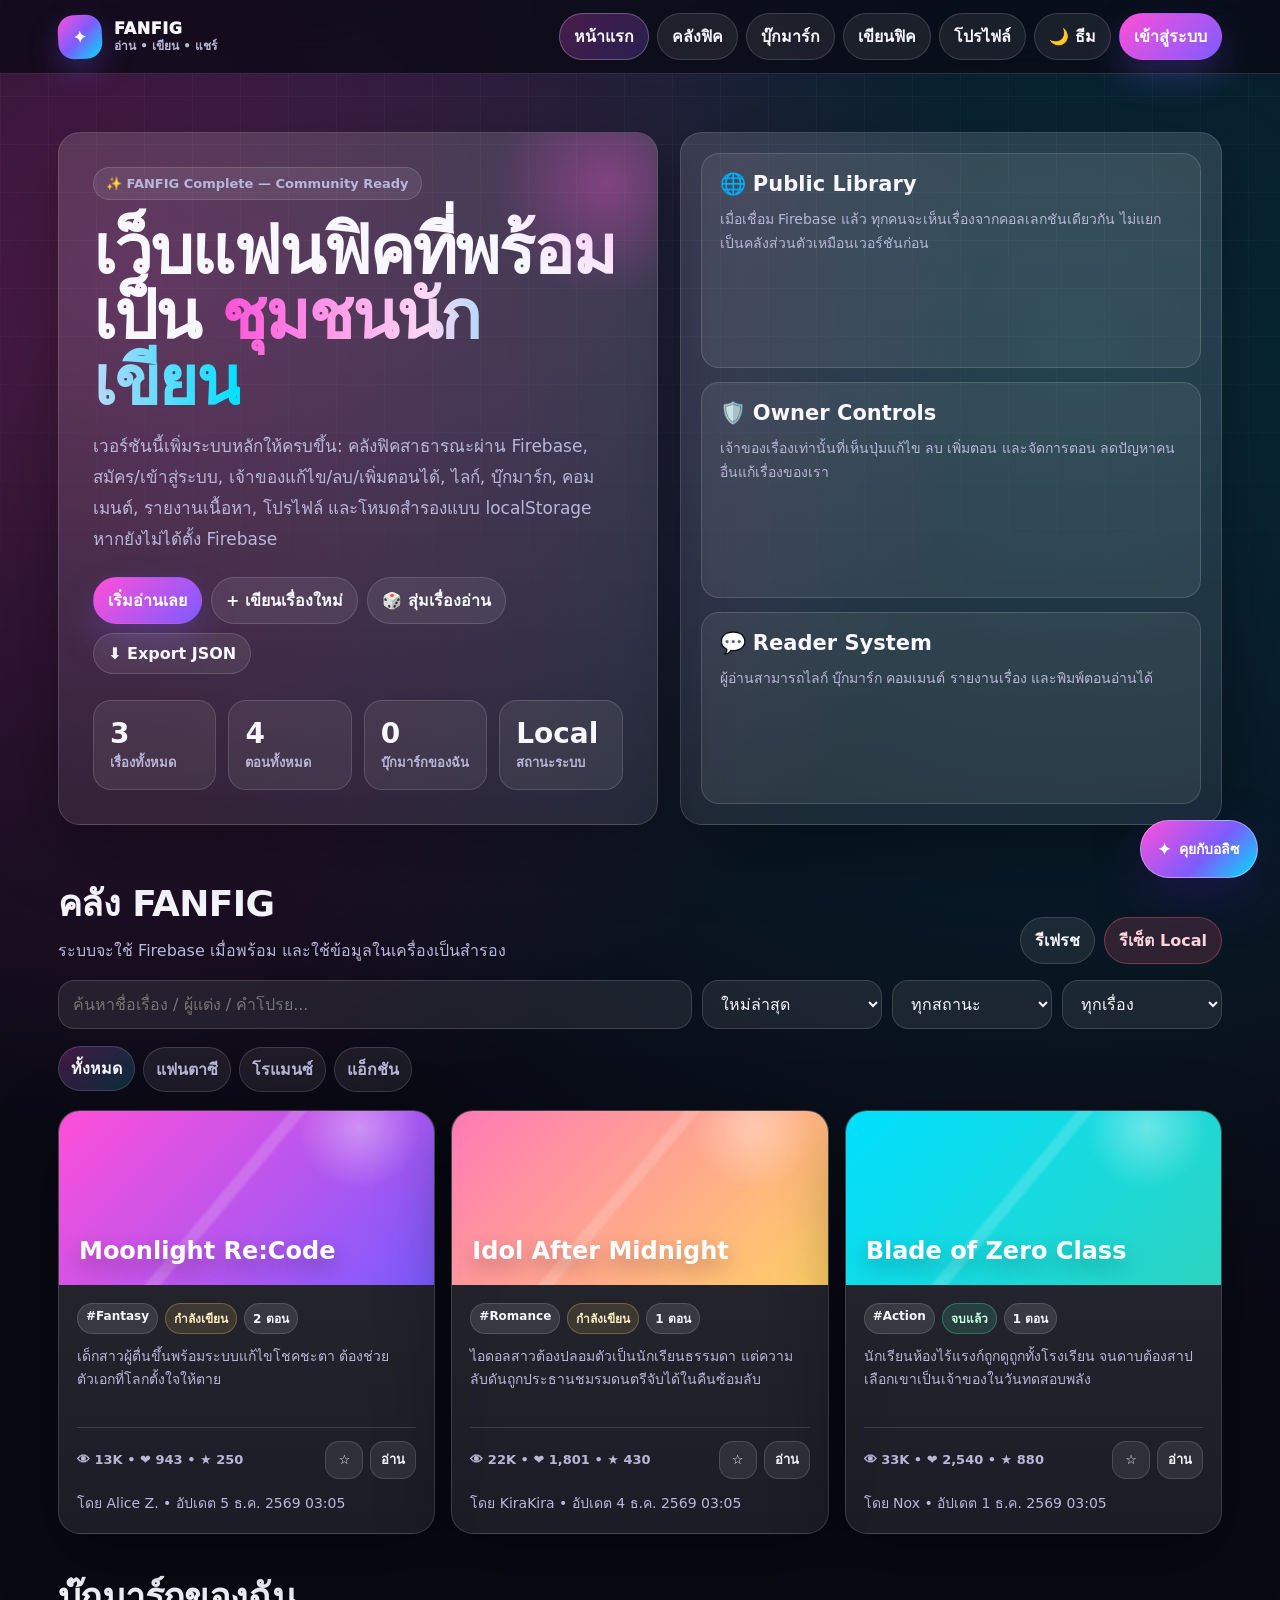
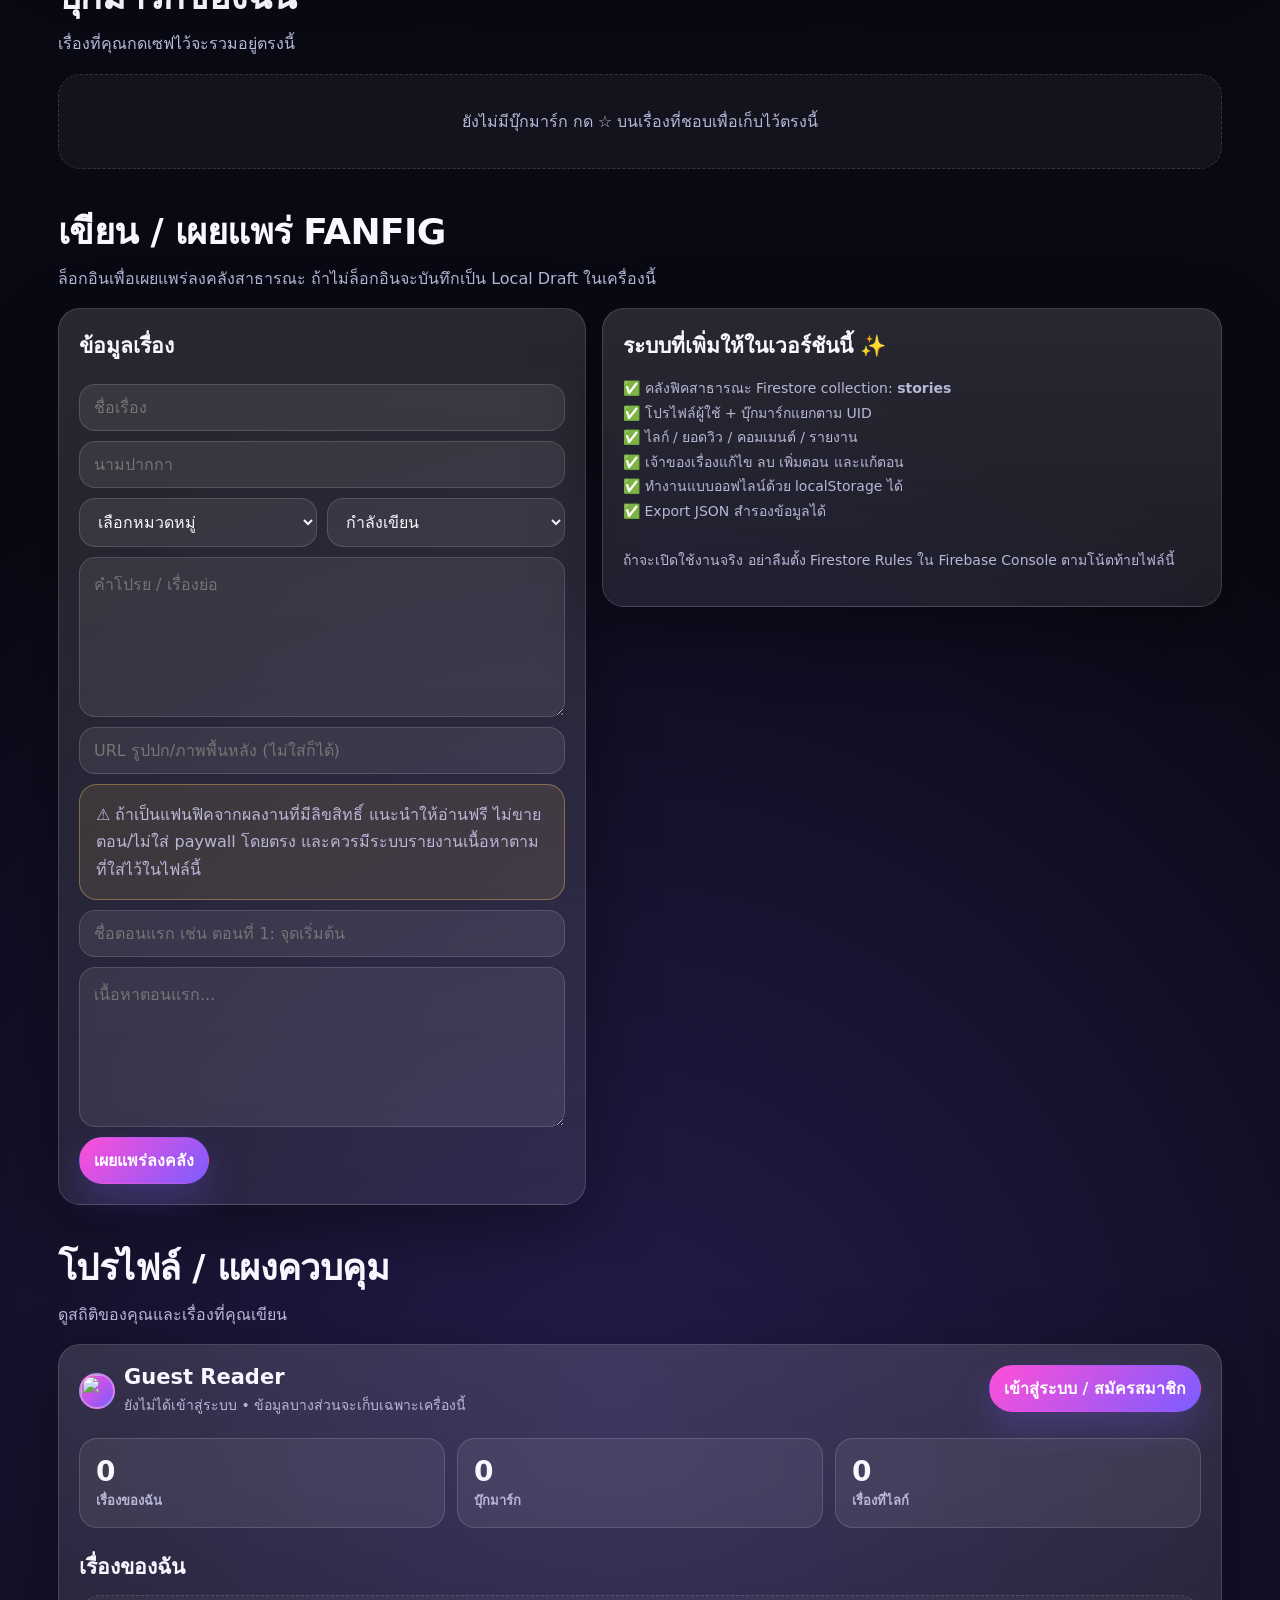
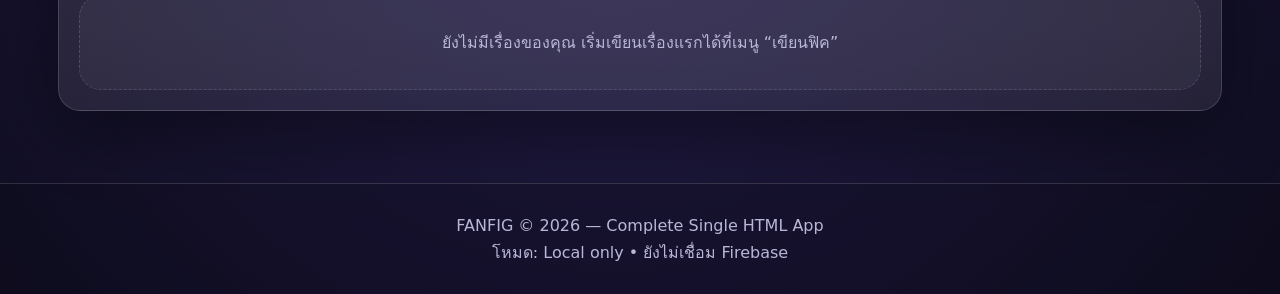
==== index.html @ 4d8cc796 "Rename index to index.html" ====
<!DOCTYPE html>
<html lang="th">
<head>
  <meta charset="UTF-8" />
  <meta name="viewport" content="width=device-width, initial-scale=1.0" />
  <title>FANFIG — Complete Community System</title>
  <meta name="description" content="FANFIG เว็บอ่านและเขียนแฟนฟิค / นิยาย พร้อมระบบสมาชิก คลังสาธารณะ คอมเมนต์ ไลก์ บุ๊กมาร์ก และ Firebase" />
  <style>
    :root {
      --bg: #090914;
      --bg2: #111124;
      --card: rgba(255,255,255,.08);
      --card2: rgba(255,255,255,.13);
      --text: #f8f7ff;
      --muted: #b9b7d8;
      --line: rgba(255,255,255,.14);
      --brand: #ff4fd8;
      --brand2: #7c5cff;
      --brand3: #00e0ff;
      --ok: #4dffb5;
      --warn: #ffd166;
      --danger: #ff5c7a;
      --shadow: 0 24px 70px rgba(0,0,0,.38);
      --radius: 22px;
      --max: 1200px;
      --font: "Segoe UI", system-ui, -apple-system, BlinkMacSystemFont, "Noto Sans Thai", sans-serif;
    }
    [data-theme="light"] {
      --bg: #f6f3ff;
      --bg2: #ffffff;
      --card: rgba(255,255,255,.78);
      --card2: rgba(255,255,255,.96);
      --text: #17172b;
      --muted: #5c5d7d;
      --line: rgba(31,30,70,.13);
      --shadow: 0 20px 55px rgba(61,45,122,.14);
    }
    * { box-sizing: border-box; }
    html { scroll-behavior: smooth; }
    body {
      margin: 0;
      font-family: var(--font);
      color: var(--text);
      min-height: 100vh;
      background:
        radial-gradient(circle at 10% 8%, rgba(255,79,216,.28), transparent 25%),
        radial-gradient(circle at 84% 10%, rgba(0,224,255,.16), transparent 30%),
        radial-gradient(circle at 48% 86%, rgba(124,92,255,.23), transparent 34%),
        var(--bg);
      overflow-x: hidden;
    }
    body::before {
      content: "";
      position: fixed;
      inset: 0;
      pointer-events: none;
      background-image:
        linear-gradient(rgba(255,255,255,.04) 1px, transparent 1px),
        linear-gradient(90deg, rgba(255,255,255,.04) 1px, transparent 1px);
      background-size: 48px 48px;
      mask-image: linear-gradient(to bottom, black, transparent 82%);
      z-index: 0;
    }
    button, input, textarea, select { font: inherit; }
    button { border: 0; cursor: pointer; }
    a { color: inherit; text-decoration: none; }
    .app { position: relative; z-index: 1; min-height: 100vh; }
    .topbar {
      position: sticky;
      top: 0;
      z-index: 50;
      backdrop-filter: blur(18px);
      background: rgba(9,9,20,.74);
      border-bottom: 1px solid var(--line);
    }
    [data-theme="light"] .topbar { background: rgba(246,243,255,.78); }
    .nav {
      max-width: var(--max);
      margin: 0 auto;
      display: flex;
      align-items: center;
      justify-content: space-between;
      gap: 14px;
      padding: 13px 18px;
    }
    .brand { display: flex; align-items: center; gap: 12px; font-weight: 950; letter-spacing: .6px; }
    .logo {
      width: 44px; height: 44px; border-radius: 16px;
      display: grid; place-items: center; color: #fff;
      background: linear-gradient(135deg, var(--brand), var(--brand2), var(--brand3));
      box-shadow: 0 12px 30px rgba(124,92,255,.28);
      transform: rotate(-3deg);
    }
    .brand small { display:block; color: var(--muted); font-size: 12px; letter-spacing:0; font-weight:800; margin-top:-2px; }
    .nav-actions { display:flex; align-items:center; justify-content:flex-end; gap:8px; flex-wrap:wrap; }
    .btn, .nav-btn, .primary, .danger, .soft {
      border-radius: 999px;
      padding: 10px 14px;
      color: var(--text);
      background: var(--card);
      border: 1px solid var(--line);
      transition: .2s ease;
      white-space: nowrap;
      font-weight: 800;
    }
    .btn:hover, .nav-btn:hover, .soft:hover { transform: translateY(-1px); background: var(--card2); }
    .nav-btn.active { background: linear-gradient(135deg, rgba(255,79,216,.24), rgba(124,92,255,.24)); border-color: rgba(255,255,255,.26); }
    .primary { background: linear-gradient(135deg, var(--brand), var(--brand2)); color: #fff; border-color: transparent; box-shadow: 0 16px 35px rgba(124,92,255,.26); }
    .primary:hover { transform: translateY(-1px) scale(1.01); filter: brightness(1.05); }
    .danger { background: rgba(255,92,122,.16); border-color: rgba(255,92,122,.38); color: #ffd7df; }
    .danger:hover { background: rgba(255,92,122,.24); transform: translateY(-1px); }
    .container { max-width: var(--max); margin: 0 auto; padding: 24px 18px 72px; }
    .hero { display:grid; grid-template-columns: 1.05fr .95fr; gap: 22px; align-items: stretch; padding: 34px 0 16px; }
    .panel, .hero-card, .story-card, .reader, .modal-card {
      border: 1px solid var(--line);
      background: linear-gradient(180deg, var(--card2), var(--card));
      border-radius: var(--radius);
      box-shadow: var(--shadow);
    }
    .hero-card { padding: 34px; position: relative; overflow: hidden; }
    .hero-card::after { content:""; position:absolute; right:-70px; top:-70px; width:240px; height:240px; border-radius:50%; background: radial-gradient(circle, rgba(255,79,216,.34), transparent 68%); }
    .eyebrow { display:inline-flex; gap:8px; align-items:center; border:1px solid var(--line); background:rgba(255,255,255,.08); color:var(--muted); padding:8px 12px; border-radius:999px; font-weight:850; font-size:13px; }
    h1 { margin: 18px 0 12px; font-size: clamp(36px, 6vw, 68px); line-height:.96; letter-spacing:-2px; }
    .gradient-text { background: linear-gradient(90deg, var(--brand), #ffd6f6, var(--brand3)); -webkit-background-clip:text; background-clip:text; color:transparent; }
    .lead { color:var(--muted); line-height:1.82; font-size:17px; max-width:780px; }
    .hero-actions, .row { display:flex; flex-wrap:wrap; gap:9px; align-items:center; }
    .hero-actions { margin-top: 22px; }
    .stats { display:grid; grid-template-columns:repeat(4,1fr); gap:12px; margin-top:26px; }
    .stat { padding:16px; border-radius:18px; background:rgba(255,255,255,.07); border:1px solid var(--line); }
    .stat b { display:block; font-size:28px; margin-bottom:2px; }
    .stat span { color:var(--muted); font-size:13px; font-weight:800; }
    .feature-panel { padding:22px; display:grid; gap:14px; }
    .feature { padding:18px; border-radius:18px; background:rgba(255,255,255,.07); border:1px solid var(--line); }
    .feature h3 { margin:0 0 6px; font-size:17px; }
    .feature p { margin:0; color:var(--muted); line-height:1.68; font-size:14px; }
    .section-head { display:flex; justify-content:space-between; align-items:flex-end; gap:18px; margin:34px 0 16px; }
    .section-head h2 { margin:0; font-size: clamp(25px, 3vw, 36px); letter-spacing:-.6px; }
    .section-head p { margin:6px 0 0; color:var(--muted); line-height:1.65; }
    .controls { display:grid; grid-template-columns: 1fr 180px 160px 160px; gap:10px; margin:14px 0 18px; }
    .field { width:100%; border-radius:16px; border:1px solid var(--line); color:var(--text); background:rgba(255,255,255,.08); outline:none; padding:13px 14px; transition:.2s ease; }
    .field:focus { border-color:rgba(255,79,216,.56); box-shadow:0 0 0 4px rgba(255,79,216,.11); }
    textarea.field { min-height:160px; resize:vertical; line-height:1.75; }
    option { color:#111; background:#fff; }
    .chips { display:flex; flex-wrap:wrap; gap:8px; margin: 0 0 18px; }
    .chip { padding:9px 12px; border-radius:999px; border:1px solid var(--line); background:rgba(255,255,255,.07); color:var(--muted); transition:.2s ease; font-weight:850; }
    .chip:hover, .chip.active { color:var(--text); background:linear-gradient(135deg, rgba(255,79,216,.22), rgba(0,224,255,.16)); transform:translateY(-1px); }
    .grid { display:grid; grid-template-columns: repeat(3, minmax(0,1fr)); gap:16px; }
    .story-card { overflow:hidden; transition:.24s ease; position:relative; }
    .story-card:hover { transform:translateY(-4px); border-color:rgba(255,255,255,.28); }
    .cover { min-height:174px; padding:20px; display:flex; align-items:flex-end; position:relative; overflow:hidden; background:linear-gradient(135deg, rgba(255,79,216,.72), rgba(124,92,255,.72)); }
    .cover::before { content:""; position:absolute; inset:-1px; background:radial-gradient(circle at 80% 10%, rgba(255,255,255,.35), transparent 18%), linear-gradient(130deg, transparent 0 44%, rgba(255,255,255,.16) 45% 47%, transparent 48%); }
    .cover h3 { position:relative; z-index:1; margin:0; font-size:24px; line-height:1.12; color:#fff; text-shadow:0 8px 20px rgba(0,0,0,.28); }
    .story-body { padding:18px; }
    .meta { display:flex; flex-wrap:wrap; gap:7px; margin:0 0 11px; }
    .badge { font-size:12px; color:var(--text); background:rgba(255,255,255,.10); border:1px solid var(--line); border-radius:999px; padding:5px 8px; font-weight:850; }
    .badge.ok { color:#caffea; background:rgba(77,255,181,.13); border-color:rgba(77,255,181,.28); }
    .badge.warn { color:#fff0c4; background:rgba(255,209,102,.12); border-color:rgba(255,209,102,.28); }
    .desc { margin:0 0 14px; color:var(--muted); line-height:1.62; font-size:14px; min-height:68px; }
    .story-foot { display:flex; justify-content:space-between; align-items:center; gap:8px; border-top:1px solid var(--line); padding-top:13px; color:var(--muted); font-size:13px; font-weight:800; }
    .icon-btn { min-width:38px; height:38px; border-radius:14px; display:grid; place-items:center; color:var(--text); background:rgba(255,255,255,.08); border:1px solid var(--line); transition:.2s ease; padding:0 10px; font-weight:900; }
    .icon-btn:hover { transform:translateY(-1px); background:rgba(255,255,255,.15); }
    .icon-btn.active { background:rgba(255,209,102,.18); border-color:rgba(255,209,102,.45); }
    .write-layout { display:grid; grid-template-columns:.92fr 1.08fr; gap:16px; align-items:start; }
    .panel { padding:20px; }
    .panel h3 { margin:0 0 12px; font-size:21px; }
    .form-grid { display:grid; gap:10px; }
    .two { display:grid; grid-template-columns:1fr 1fr; gap:10px; }
    .hint { color:var(--muted); line-height:1.75; font-size:14px; }
    .empty { padding:34px; text-align:center; color:var(--muted); border:1px dashed var(--line); border-radius:var(--radius); background:rgba(255,255,255,.045); }
    .reader { padding:0; overflow:hidden; display:none; margin-top:24px; }
    .reader.active { display:block; }
    .reader-cover { padding:34px; background:linear-gradient(135deg, rgba(255,79,216,.6), rgba(124,92,255,.55), rgba(0,224,255,.28)); }
    .reader-cover h2 { font-size:clamp(30px,5vw,54px); margin:8px 0 10px; line-height:1; color:#fff; }
    .reader-cover p { margin:0; max-width:780px; color:rgba(255,255,255,.86); line-height:1.75; }
    .reader-content { padding:26px 34px 34px; }
    .chapter-tabs { display:flex; flex-wrap:wrap; gap:8px; margin-bottom:18px; }
    .chapter-tab { padding:10px 13px; border-radius:999px; border:1px solid var(--line); color:var(--muted); background:rgba(255,255,255,.07); font-weight:900; }
    .chapter-tab.active { color:var(--text); background:linear-gradient(135deg, rgba(255,79,216,.24), rgba(124,92,255,.24)); }
    .chapter-text { font-size:17px; color:var(--text); line-height:2; white-space:pre-line; padding:22px; border-radius:18px; background:rgba(255,255,255,.055); border:1px solid var(--line); }
    .comment-area, .owner-tools, .profile-grid { margin-top:20px; }
    .comments { display:grid; gap:10px; margin-top:12px; }
    .comment { padding:13px 14px; border-radius:16px; background:rgba(255,255,255,.07); border:1px solid var(--line); color:var(--muted); line-height:1.65; }
    .comment b { color:var(--text); }
    .modal { position:fixed; inset:0; display:none; place-items:center; z-index:90; padding:18px; background:rgba(0,0,0,.58); backdrop-filter:blur(8px); }
    .modal.active { display:grid; }
    .modal-card { width:min(660px,100%); padding:22px; max-height:92vh; overflow:auto; }
    .modal-head { display:flex; justify-content:space-between; align-items:center; gap:14px; margin-bottom:12px; }
    .modal-head h3 { margin:0; font-size:25px; }
    .auth-user { display:none; align-items:center; gap:8px; max-width:250px; }
    .auth-user.active { display:flex; }
    .avatar { width:36px; height:36px; border-radius:50%; object-fit:cover; border:2px solid rgba(255,255,255,.28); background:linear-gradient(135deg,var(--brand),var(--brand2)); }
    .name { overflow:hidden; text-overflow:ellipsis; white-space:nowrap; font-size:13px; font-weight:900; }
    .auth-divider { display:flex; align-items:center; gap:12px; color:var(--muted); margin:16px 0; font-size:13px; }
    .auth-divider::before, .auth-divider::after { content:""; height:1px; flex:1; background:var(--line); }
    .message { min-height:22px; margin:10px 0 0; color:var(--danger); font-size:13px; font-weight:800; }
    .sync { font-size:12px; color:var(--muted); text-align:center; margin-top:12px; }
    .toast { position:fixed; left:50%; bottom:24px; transform:translateX(-50%) translateY(30px); background:rgba(10,10,24,.88); color:#fff; border:1px solid rgba(255,255,255,.18); border-radius:999px; padding:12px 18px; box-shadow:var(--shadow); z-index:100; opacity:0; pointer-events:none; transition:.25s ease; backdrop-filter:blur(14px); font-weight:900; }
    .toast.show { opacity:1; transform:translateX(-50%) translateY(0); }
    .footer { border-top:1px solid var(--line); color:var(--muted); padding:28px 18px; text-align:center; line-height:1.7; background:rgba(0,0,0,.12); }
    .hide { display:none !important; }
    .profile-grid { display:grid; grid-template-columns:repeat(3,1fr); gap:12px; }
    .mini-list { display:grid; gap:10px; }
    .mini-item { padding:13px; border-radius:16px; background:rgba(255,255,255,.065); border:1px solid var(--line); display:flex; justify-content:space-between; gap:10px; align-items:center; }
    .legal-box { padding:16px; border-radius:18px; border:1px solid rgba(255,209,102,.35); background:rgba(255,209,102,.10); color:var(--muted); line-height:1.7; }
    @media (max-width: 980px) {
      .hero, .write-layout { grid-template-columns:1fr; }
      .grid { grid-template-columns:repeat(2,minmax(0,1fr)); }
      .controls { grid-template-columns:1fr 1fr; }
      .controls input { grid-column:1/-1; }
    }
    @media (max-width: 680px) {
      .brand-text { display:none; }
      .nav { align-items:flex-start; }
      .btn, .nav-btn, .primary, .danger, .soft { padding:9px 11px; font-size:13px; }
      .hero-card { padding:24px; }
      .stats, .grid, .controls, .two, .profile-grid { grid-template-columns:1fr; }
      .section-head { flex-direction:column; align-items:flex-start; }
      .reader-cover, .reader-content { padding:22px; }
      .chapter-text { padding:16px; font-size:16px; }
    }
    @media print {
      .topbar, .hero, .controls, .chips, .section-head, #library, #write, #profile, .footer, .comment-area, .reader-actions, .owner-tools { display:none !important; }
      body { background:#fff !important; color:#111 !important; }
      .container { padding:0 !important; max-width:none !important; }
      .reader { display:block !important; box-shadow:none !important; border:0 !important; }
      .reader-cover { background:#fff !important; color:#111 !important; padding:0 0 12px !important; border-bottom:2px solid #111; }
      .reader-cover h2, .reader-cover p { color:#111 !important; }
      .reader-content { padding:12px 0 !important; }
      .chapter-tabs { display:none !important; }
      .chapter-text { border:0 !important; background:transparent !important; color:#111 !important; padding:0 !important; }
    }


    /* ===== Alice Story Companion ===== */
    .alice-fab {
      position: fixed; right: 22px; bottom: 22px; z-index: 78;
      min-width: 58px; height: 58px; padding: 0 17px;
      display: flex; align-items: center; justify-content: center; gap: 8px;
      border-radius: 999px; color: #fff; font-weight: 950;
      background: linear-gradient(135deg, #ff4fd8, #7c5cff 58%, #00e0ff);
      border: 1px solid rgba(255,255,255,.34);
      box-shadow: 0 18px 50px rgba(50,25,120,.42);
      transition: transform .2s ease, filter .2s ease;
    }
    .alice-fab:hover { transform: translateY(-3px) scale(1.02); filter: brightness(1.07); }
    .alice-fab .alice-fab-label { font-size: 14px; }
    .alice-panel {
      position: fixed; right: 22px; bottom: 92px; z-index: 79;
      width: min(410px, calc(100vw - 28px)); height: min(650px, calc(100vh - 118px));
      display: none; grid-template-rows: auto auto 1fr auto auto;
      overflow: hidden; border-radius: 26px;
      border: 1px solid rgba(255,255,255,.2);
      background: linear-gradient(180deg, rgba(20,18,45,.97), rgba(9,9,24,.97));
      box-shadow: 0 28px 85px rgba(0,0,0,.5);
      backdrop-filter: blur(22px);
    }
    [data-theme="light"] .alice-panel {
      background: linear-gradient(180deg, rgba(255,255,255,.98), rgba(246,243,255,.98));
      border-color: rgba(40,30,90,.14);
    }
    .alice-panel.active { display: grid; animation: alicePop .2s ease-out; }
    @keyframes alicePop { from { opacity: 0; transform: translateY(12px) scale(.98); } to { opacity: 1; transform: none; } }
    .alice-head {
      padding: 15px 16px; display: flex; justify-content: space-between; gap: 12px; align-items: center;
      border-bottom: 1px solid var(--line);
      background: linear-gradient(135deg, rgba(255,79,216,.18), rgba(124,92,255,.18), rgba(0,224,255,.1));
    }
    .alice-identity { display: flex; align-items: center; gap: 11px; min-width: 0; }
    .alice-orb {
      width: 42px; height: 42px; flex: 0 0 42px; border-radius: 50%; display: grid; place-items: center;
      color: #fff; font-size: 21px; background: linear-gradient(135deg, #ff4fd8, #7c5cff, #00e0ff);
      box-shadow: 0 8px 22px rgba(124,92,255,.32); border: 1px solid rgba(255,255,255,.34);
    }
    .alice-identity b { display: block; font-size: 15px; }
    .alice-identity small { display: block; color: var(--muted); margin-top: 2px; white-space: nowrap; overflow: hidden; text-overflow: ellipsis; }
    .alice-context {
      margin: 10px 12px 0; padding: 9px 11px; border-radius: 14px;
      color: var(--muted); font-size: 12px; line-height: 1.5;
      background: rgba(255,255,255,.065); border: 1px solid var(--line);
    }
    .alice-messages { overflow-y: auto; padding: 14px 12px 8px; display: flex; flex-direction: column; gap: 10px; scroll-behavior: smooth; }
    .alice-message { max-width: 88%; padding: 11px 13px; border-radius: 18px; line-height: 1.65; font-size: 14px; overflow-wrap: anywhere; }
    .alice-message.bot { align-self: flex-start; background: rgba(255,255,255,.085); border: 1px solid var(--line); border-bottom-left-radius: 6px; }
    .alice-message.user { align-self: flex-end; color: #fff; background: linear-gradient(135deg, rgba(255,79,216,.92), rgba(124,92,255,.92)); border-bottom-right-radius: 6px; }
    .alice-message.typing { color: var(--muted); font-style: italic; }
    .alice-quick { display: flex; gap: 7px; overflow-x: auto; padding: 8px 12px 10px; scrollbar-width: thin; }
    .alice-chip {
      flex: 0 0 auto; padding: 8px 10px; border-radius: 999px; color: var(--text); font-size: 12px; font-weight: 850;
      background: rgba(255,255,255,.07); border: 1px solid var(--line);
    }
    .alice-chip:hover { background: rgba(255,255,255,.14); }
    .alice-compose { padding: 10px 12px 12px; border-top: 1px solid var(--line); }
    .alice-compose-row { display: grid; grid-template-columns: 1fr auto; gap: 8px; align-items: end; }
    .alice-input { min-height: 44px !important; max-height: 112px; resize: none !important; padding: 10px 12px !important; border-radius: 16px !important; line-height: 1.45 !important; }
    .alice-send { width: 44px; height: 44px; padding: 0; border-radius: 15px; }
    .alice-tools { display: flex; justify-content: space-between; align-items: center; gap: 8px; margin-top: 8px; }
    .alice-tools .btn { padding: 7px 10px; font-size: 11px; }
    .alice-local-note { color: var(--muted); font-size: 10px; text-align: right; line-height: 1.35; }
    @media (max-width: 680px) {
      .alice-fab { right: 14px; bottom: 14px; min-width: 54px; height: 54px; }
      .alice-fab .alice-fab-label { display: none; }
      .alice-panel { right: 7px; bottom: 76px; width: calc(100vw - 14px); height: min(72vh, 640px); border-radius: 22px; }
    }
    @media print { .alice-fab, .alice-panel { display: none !important; } }

  </style>
</head>
<body>
<div class="app" id="app" data-theme="dark">
  <header class="topbar">
    <nav class="nav">
      <a href="#home" class="brand" aria-label="FANFIG Home">
        <div class="logo">✦</div>
        <div class="brand-text"><div>FANFIG</div><small>อ่าน • เขียน • แชร์</small></div>
      </a>
      <div class="nav-actions">
        <button class="nav-btn active" data-nav="home">หน้าแรก</button>
        <button class="nav-btn" data-nav="library">คลังฟิค</button>
        <button class="nav-btn" data-nav="bookmarks">บุ๊กมาร์ก</button>
        <button class="nav-btn" data-nav="write">เขียนฟิค</button>
        <button class="nav-btn" data-nav="profile">โปรไฟล์</button>
        <button class="btn" id="themeBtn">🌙 ธีม</button>
        <button class="primary" id="loginBtn">เข้าสู่ระบบ</button>
        <div class="auth-user" id="authUser">
          <img class="avatar" id="authAvatar" alt="" />
          <span class="name" id="authUserName"></span>
          <button class="btn" id="logoutBtn">ออก</button>
        </div>
      </div>
    </nav>
  </header>

  <main class="container">
    <section class="hero" id="home">
      <div class="hero-card">
        <span class="eyebrow">✨ FANFIG Complete — Community Ready</span>
        <h1>เว็บแฟนฟิคที่พร้อมเป็น <span class="gradient-text">ชุมชนนักเขียน</span></h1>
        <p class="lead">เวอร์ชันนี้เพิ่มระบบหลักให้ครบขึ้น: คลังฟิคสาธารณะผ่าน Firebase, สมัคร/เข้าสู่ระบบ, เจ้าของแก้ไข/ลบ/เพิ่มตอนได้, ไลก์, บุ๊กมาร์ก, คอมเมนต์, รายงานเนื้อหา, โปรไฟล์ และโหมดสำรองแบบ localStorage หากยังไม่ได้ตั้ง Firebase</p>
        <div class="hero-actions">
          <button class="primary" data-scroll="library">เริ่มอ่านเลย</button>
          <button class="btn" data-scroll="write">+ เขียนเรื่องใหม่</button>
          <button class="btn" id="randomBtn">🎲 สุ่มเรื่องอ่าน</button>
          <button class="btn" id="exportBtn">⬇️ Export JSON</button>
        </div>
        <div class="stats">
          <div class="stat"><b id="statStories">0</b><span>เรื่องทั้งหมด</span></div>
          <div class="stat"><b id="statChapters">0</b><span>ตอนทั้งหมด</span></div>
          <div class="stat"><b id="statBookmarks">0</b><span>บุ๊กมาร์กของฉัน</span></div>
          <div class="stat"><b id="statUsers">1</b><span>สถานะระบบ</span></div>
        </div>
      </div>
      <aside class="feature-panel panel">
        <div class="feature"><h3>🌐 Public Library</h3><p>เมื่อเชื่อม Firebase แล้ว ทุกคนจะเห็นเรื่องจากคอลเลกชันเดียวกัน ไม่แยกเป็นคลังส่วนตัวเหมือนเวอร์ชันก่อน</p></div>
        <div class="feature"><h3>🛡️ Owner Controls</h3><p>เจ้าของเรื่องเท่านั้นที่เห็นปุ่มแก้ไข ลบ เพิ่มตอน และจัดการตอน ลดปัญหาคนอื่นแก้เรื่องของเรา</p></div>
        <div class="feature"><h3>💬 Reader System</h3><p>ผู้อ่านสามารถไลก์ บุ๊กมาร์ก คอมเมนต์ รายงานเรื่อง และพิมพ์ตอนอ่านได้</p></div>
      </aside>
    </section>

    <section id="library">
      <div class="section-head">
        <div><h2>คลัง FANFIG</h2><p id="libraryNote">ระบบจะใช้ Firebase เมื่อพร้อม และใช้ข้อมูลในเครื่องเป็นสำรอง</p></div>
        <div class="row"><button class="btn" id="refreshBtn">รีเฟรช</button><button class="danger" id="resetBtn">รีเซ็ต Local</button></div>
      </div>
      <div class="controls">
        <input class="field" id="searchInput" type="search" placeholder="ค้นหาชื่อเรื่อง / ผู้แต่ง / คำโปรย..." />
        <select class="field" id="sortSelect"><option value="newest">ใหม่ล่าสุด</option><option value="popular">ยอดนิยม</option><option value="az">A-Z</option><option value="updated">อัปเดตล่าสุด</option></select>
        <select class="field" id="statusSelect"><option value="all">ทุกสถานะ</option><option value="ongoing">กำลังเขียน</option><option value="complete">จบแล้ว</option></select>
        <select class="field" id="scopeSelect"><option value="all">ทุกเรื่อง</option><option value="mine">เรื่องของฉัน</option><option value="liked">ที่ฉันไลก์</option></select>
      </div>
      <div class="chips" id="categoryChips"></div>
      <div class="grid" id="storyGrid"></div>
    </section>

    <section class="reader" id="reader">
      <div class="reader-cover" id="readerCover">
        <div class="meta" id="readerMeta"></div>
        <h2 id="readerTitle">ชื่อเรื่อง</h2>
        <p id="readerDesc">คำอธิบาย</p>
      </div>
      <div class="reader-content">
        <div class="reader-actions row" style="margin-bottom:16px;">
          <button class="btn" id="backToLibrary">← กลับไปคลังฟิค</button>
          <button class="btn" id="readerLike">♡ ไลก์</button>
          <button class="btn" id="readerBookmark">☆ บุ๊กมาร์ก</button>
          <button class="btn" id="reportBtn">⚑ รายงาน</button>
          <button class="btn" onclick="window.print()">🖨️ พิมพ์ตอนนี้</button>
        </div>
        <div class="chapter-tabs" id="chapterTabs"></div>
        <article class="chapter-text" id="chapterText"></article>

        <div class="owner-tools panel hide" id="ownerTools">
          <h3>🛠️ เครื่องมือเจ้าของเรื่อง</h3>
          <p class="hint">คุณเป็นเจ้าของเรื่องนี้ จึงสามารถแก้ไขข้อมูล เพิ่มตอน แก้ตอน หรือลบเรื่องได้</p>
          <div class="row">
            <button class="primary" id="editStoryBtn">แก้ไขข้อมูลเรื่อง</button>
            <button class="btn" id="openChapterModalBtn">เพิ่ม / แก้ไขตอน</button>
            <button class="danger" id="deleteStoryBtn">ลบเรื่อง</button>
          </div>
        </div>

        <div class="comment-area">
          <h3>💬 คอมเมนต์</h3>
          <div class="form-grid">
            <input class="field" id="commentName" placeholder="ชื่อของคุณ" maxlength="40" />
            <textarea class="field" id="commentText" placeholder="เขียนคอมเมนต์..." maxlength="600"></textarea>
            <button class="primary" id="commentBtn">ส่งคอมเมนต์</button>
          </div>
          <div class="comments" id="comments"></div>
        </div>
      </div>
    </section>

    <section id="bookmarks">
      <div class="section-head"><div><h2>บุ๊กมาร์กของฉัน</h2><p>เรื่องที่คุณกดเซฟไว้จะรวมอยู่ตรงนี้</p></div></div>
      <div class="grid" id="bookmarkGrid"></div>
    </section>

    <section id="write">
      <div class="section-head"><div><h2>เขียน / เผยแพร่ FANFIG</h2><p>ล็อกอินเพื่อเผยแพร่ลงคลังสาธารณะ ถ้าไม่ล็อกอินจะบันทึกเป็น Local Draft ในเครื่องนี้</p></div></div>
      <div class="write-layout">
        <form class="panel form-grid" id="storyForm">
          <h3 id="formTitle">ข้อมูลเรื่อง</h3>
          <input type="hidden" id="editingStoryId" />
          <input class="field" id="titleField" placeholder="ชื่อเรื่อง" required />
          <input class="field" id="authorField" placeholder="นามปากกา" required />
          <div class="two">
            <select class="field" id="categoryField" required>
              <option value="">เลือกหมวดหมู่</option>
              <option>Original</option><option>Fanfiction</option><option>Romance</option><option>Action</option><option>Fantasy</option><option>Drama</option><option>Comedy</option><option>School Life</option><option>Adventure</option><option>Horror</option><option>Sci-Fi</option>
            </select>
            <select class="field" id="statusField"><option value="ongoing">กำลังเขียน</option><option value="complete">จบแล้ว</option></select>
          </div>
          <textarea class="field" id="descField" placeholder="คำโปรย / เรื่องย่อ" required></textarea>
          <input class="field" id="coverField" placeholder="URL รูปปก/ภาพพื้นหลัง (ไม่ใส่ก็ได้)" />
          <div class="legal-box">⚠️ ถ้าเป็นแฟนฟิคจากผลงานที่มีลิขสิทธิ์ แนะนำให้อ่านฟรี ไม่ขายตอน/ไม่ใส่ paywall โดยตรง และควรมีระบบรายงานเนื้อหาตามที่ใส่ไว้ในไฟล์นี้</div>
          <div id="firstChapterFields" class="form-grid">
            <input class="field" id="chapterTitleField" placeholder="ชื่อตอนแรก เช่น ตอนที่ 1: จุดเริ่มต้น" />
            <textarea class="field" id="chapterBodyField" placeholder="เนื้อหาตอนแรก..."></textarea>
          </div>
          <div class="row">
            <button class="primary" type="submit" id="submitStoryBtn">เผยแพร่ลงคลัง</button>
            <button class="btn hide" type="button" id="cancelEditBtn">ยกเลิกแก้ไข</button>
          </div>
        </form>
        <aside class="panel">
          <h3>ระบบที่เพิ่มให้ในเวอร์ชันนี้ ✨</h3>
          <p class="hint">
            ✅ คลังฟิคสาธารณะ Firestore collection: <b>stories</b><br>
            ✅ โปรไฟล์ผู้ใช้ + บุ๊กมาร์กแยกตาม UID<br>
            ✅ ไลก์ / ยอดวิว / คอมเมนต์ / รายงาน<br>
            ✅ เจ้าของเรื่องแก้ไข ลบ เพิ่มตอน และแก้ตอน<br>
            ✅ ทำงานแบบออฟไลน์ด้วย localStorage ได้<br>
            ✅ Export JSON สำรองข้อมูลได้<br><br>
            ถ้าจะเปิดใช้งานจริง อย่าลืมตั้ง Firestore Rules ใน Firebase Console ตามโน้ตท้ายไฟล์นี้
          </p>
        </aside>
      </div>
    </section>

    <section id="profile">
      <div class="section-head"><div><h2>โปรไฟล์ / แผงควบคุม</h2><p id="profileNote">ดูสถิติของคุณและเรื่องที่คุณเขียน</p></div></div>
      <div class="panel">
        <div class="row" style="justify-content:space-between; align-items:flex-start;">
          <div class="row"><img class="avatar" id="profileAvatar" alt=""><div><h3 id="profileName" style="margin:0;">Guest Reader</h3><p class="hint" id="profileEmail" style="margin:4px 0 0;">ยังไม่ได้เข้าสู่ระบบ</p></div></div>
          <button class="primary" id="profileLoginBtn">เข้าสู่ระบบ / สมัครสมาชิก</button>
        </div>
        <div class="profile-grid">
          <div class="stat"><b id="myStoriesCount">0</b><span>เรื่องของฉัน</span></div>
          <div class="stat"><b id="myBookmarksCount">0</b><span>บุ๊กมาร์ก</span></div>
          <div class="stat"><b id="myLikesCount">0</b><span>เรื่องที่ไลก์</span></div>
        </div>
        <h3 style="margin-top:22px;">เรื่องของฉัน</h3>
        <div class="mini-list" id="myStoryList"></div>
      </div>
    </section>
  </main>

  <footer class="footer">
    FANFIG © 2026 — Complete Single HTML App<br>
    <span id="footerMode">โหมด: กำลังตรวจสอบระบบ</span>
  </footer>



  <!-- Alice Story Companion: ผู้ช่วยแต่งเรื่องแบบออฟไลน์ -->
  <button class="alice-fab" id="aliceFab" type="button" aria-label="เปิดแชตกับอลิซ">
    <span>✦</span><span class="alice-fab-label">คุยกับอลิซ</span>
  </button>
  <section class="alice-panel" id="alicePanel" aria-label="อลิซ ผู้ช่วยแต่งเรื่อง">
    <div class="alice-head">
      <div class="alice-identity">
        <div class="alice-orb">A</div>
        <div><b>อลิซ ซูเบิร์ก</b><small>ผู้ช่วยแต่งเรื่อง • เวอร์ชันจำลองในเว็บ</small></div>
      </div>
      <button class="icon-btn" id="aliceCloseBtn" type="button" aria-label="ปิดแชต">✕</button>
    </div>
    <div class="alice-context" id="aliceContext">กำลังดูบริบทของเรื่อง...</div>
    <div class="alice-messages" id="aliceMessages" aria-live="polite"></div>
    <div class="alice-quick">
      <button class="alice-chip" type="button" data-alice-prompt="ช่วยคิดพล็อตจากเรื่องที่กำลังเขียน">💡 คิดพล็อต</button>
      <button class="alice-chip" type="button" data-alice-prompt="ช่วยตั้งชื่อตอนให้หน่อย">🏷️ ชื่อตอน</button>
      <button class="alice-chip" type="button" data-alice-prompt="ช่วยสร้างตัวละครใหม่ให้เข้ากับเรื่อง">👤 ตัวละคร</button>
      <button class="alice-chip" type="button" data-alice-prompt="ช่วยเขียนฉากนี้ต่อ">✍️ เขียนต่อ</button>
      <button class="alice-chip" type="button" data-alice-prompt="ช่วยสรุปเรื่องที่กำลังเปิด">📌 สรุปเรื่อง</button>
    </div>
    <div class="alice-compose">
      <div class="alice-compose-row">
        <textarea class="field alice-input" id="aliceInput" rows="1" maxlength="1200" placeholder="คุยกับอลิซ หรือขอให้ช่วยแต่งเรื่อง..."></textarea>
        <button class="primary alice-send" id="aliceSendBtn" type="button" aria-label="ส่งข้อความ">➤</button>
      </div>
      <div class="alice-tools">
        <div class="row">
          <button class="btn" id="aliceInsertBtn" type="button">↳ ต่อท้ายในตอน</button>
          <button class="btn" id="aliceClearBtn" type="button">ล้างแชต</button>
        </div>
        <div class="alice-local-note">จำแชตไว้ในอุปกรณ์นี้<br>ไม่ส่งข้อความออกนอกเว็บ</div>
      </div>
    </div>
  </section>

  <div class="toast" id="toast">บันทึกแล้ว</div>

  <div class="modal" id="authModal" role="dialog" aria-modal="true">
    <div class="modal-card" style="width:min(470px,100%);">
      <div class="modal-head"><h3>เข้าสู่ระบบ FANFIG</h3><button class="icon-btn" data-close="authModal">✕</button></div>
      <p class="hint">เข้าสู่ระบบเพื่อเผยแพร่เรื่องลงคลังสาธารณะและซิงก์บุ๊กมาร์ก</p>
      <form class="form-grid" id="emailAuthForm">
        <input class="field" id="authName" placeholder="ชื่อที่แสดง (ใช้ตอนสมัคร)" maxlength="50">
        <input class="field" id="authEmail" type="email" placeholder="อีเมล" autocomplete="email" required>
        <input class="field" id="authPassword" type="password" placeholder="รหัสผ่านอย่างน้อย 6 ตัว" minlength="6" autocomplete="current-password" required>
        <button class="primary" type="submit">เข้าสู่ระบบด้วยอีเมล</button>
        <button class="btn" id="signupBtn" type="button">สมัครสมาชิกด้วยอีเมล</button>
      </form>
      <div class="auth-divider">หรือ</div>
      <button class="btn" style="width:100%;" id="googleBtn">G&nbsp; ดำเนินการต่อด้วย Google</button>
      <button class="btn" style="width:100%; margin-top:8px;" id="facebookBtn">f&nbsp; ดำเนินการต่อด้วย Facebook</button>
      <p class="message" id="authMessage"></p>
      <p class="sync" id="syncStatus">ยังไม่ได้เข้าสู่ระบบ • ข้อมูลเก็บในอุปกรณ์นี้</p>
    </div>
  </div>

  <div class="modal" id="chapterModal" role="dialog" aria-modal="true">
    <div class="modal-card">
      <div class="modal-head"><h3>เพิ่ม / แก้ไขตอน</h3><button class="icon-btn" data-close="chapterModal">✕</button></div>
      <div class="form-grid">
        <select class="field" id="chapterSelect"><option value="new">+ เพิ่มตอนใหม่</option></select>
        <input class="field" id="chapterEditTitle" placeholder="ชื่อตอน">
        <textarea class="field" id="chapterEditBody" placeholder="เนื้อหาตอน"></textarea>
        <div class="row" style="justify-content:flex-end;"><button class="danger" id="deleteChapterBtn">ลบตอนนี้</button><button class="primary" id="saveChapterBtn">บันทึกตอน</button></div>
      </div>
    </div>
  </div>

  <div class="modal" id="reportModal" role="dialog" aria-modal="true">
    <div class="modal-card">
      <div class="modal-head"><h3>รายงานเนื้อหา</h3><button class="icon-btn" data-close="reportModal">✕</button></div>
      <div class="form-grid">
        <select class="field" id="reportReason"><option>ละเมิดลิขสิทธิ์</option><option>เนื้อหาไม่เหมาะสม</option><option>สแปม</option><option>ข้อมูลส่วนบุคคล</option><option>อื่น ๆ</option></select>
        <textarea class="field" id="reportText" placeholder="รายละเอียดเพิ่มเติม"></textarea>
        <button class="primary" id="sendReportBtn">ส่งรายงาน</button>
      </div>
    </div>
  </div>

  <div class="modal" id="confirmModal" role="dialog" aria-modal="true">
    <div class="modal-card" style="width:min(520px,100%);">
      <div class="modal-head"><h3 id="confirmTitle">ยืนยัน</h3><button class="icon-btn" data-close="confirmModal">✕</button></div>
      <p class="hint" id="confirmText">ต้องการทำรายการนี้หรือไม่?</p>
      <div class="row" style="justify-content:flex-end;"><button class="btn" data-close="confirmModal">ยกเลิก</button><button class="danger" id="confirmActionBtn">ยืนยัน</button></div>
    </div>
  </div>
</div>

<script src="https://www.gstatic.com/firebasejs/10.14.1/firebase-app-compat.js"></script>
<script src="https://www.gstatic.com/firebasejs/10.14.1/firebase-auth-compat.js"></script>
<script src="https://www.gstatic.com/firebasejs/10.14.1/firebase-firestore-compat.js"></script>
<script>
  const $ = (s) => document.querySelector(s);
  const $$ = (s) => Array.from(document.querySelectorAll(s));

  const firebaseConfig = {
    apiKey: "AIzaSyD8SNHz4rudIYyC2N5LTeVCiF4vgagY9Dc",
    authDomain: "fanfig-alice.firebaseapp.com",
    projectId: "fanfig-alice",
    storageBucket: "fanfig-alice.firebasestorage.app",
    messagingSenderId: "188295614162",
    appId: "1:188295614162:web:5894d2fc0afad29db0e70b",
    measurementId: "G-MY12WM1KYX"
  };

  const LOCAL_STORIES = "fanfig_complete_public_stories_v2";
  const LOCAL_BOOKMARKS = "fanfig_complete_bookmarks_v2";
  const LOCAL_LIKES = "fanfig_complete_likes_v2";
  const LOCAL_THEME = "fanfig_complete_theme_v2";
  const LOCAL_CLIENT = "fanfig_complete_client_id_v2";
  const VIEWED_KEY = "fanfig_complete_viewed_v2";

  const sampleStories = [
    {
      id: "sample-moonlight",
      title: "Moonlight Re:Code",
      author: "Alice Z.",
      category: "Fantasy",
      status: "ongoing",
      desc: "เด็กสาวผู้ตื่นขึ้นพร้อมระบบแก้ไขโชคชะตา ต้องช่วยตัวเอกที่โลกตั้งใจให้ตาย",
      cover: "",
      ownerUid: "sample",
      ownerName: "Alice Z.",
      views: 12840,
      likesCount: 943,
      bookmarksCount: 250,
      likedBy: [],
      createdAt: Date.now() - 86400000 * 3,
      updatedAt: Date.now() - 86400000,
      accent: ["#ff4fd8", "#7c5cff"],
      chapters: [
        { id: "c1", title: "ตอนที่ 1: เสียงเรียกใต้แสงจันทร์", body: "เสียงฝนตกกระทบหน้าต่างดังเป็นจังหวะเหมือนใครบางคนกำลังเคาะเรียกจากอีกฟากของความฝัน\n\nลูน่าลืมตาขึ้นในห้องที่ไม่รู้จัก เพดานสีดำสนิทมีเส้นแสงสีเงินไหลผ่านเหมือนท้องฟ้าที่ถูกเย็บด้วยดวงดาว\n\n“ในที่สุด... เธอก็กลับมา”\n\nเสียงนั้นดังจากกระจกบานใหญ่ปลายเตียง แต่เงาที่สะท้อนกลับมาไม่ใช่เธอ มันคือเด็กสาวอีกคนที่มีดวงตาเหมือนพระจันทร์แตกเป็นเสี่ยง\n\n[ระบบ Re:Code เริ่มทำงาน]\n[เป้าหมายแรก: อย่าให้ตัวเอกตาย]", createdAt: Date.now() - 86400000 * 3 },
        { id: "c2", title: "ตอนที่ 2: ตัวเอกที่ไม่ควรรอด", body: "เมืองอาเธเรียสกำลังลุกไหม้\n\nลูน่าวิ่งฝ่าถนนหินที่แตกร้าว ขณะที่ทหารเงาไล่ตามหลังมาเหมือนฝันร้ายที่มีรูปร่าง\n\n“หนีไป!” เขาตะโกน\n\nแต่ระบบกลางอากาศตอบแทนเธออย่างเย็นชา\n\n[หากเขาตาย เส้นเรื่องจะล่มสลาย]\n[หากเธอช่วยเขา เธอจะถูกโลกจดจำ]\n\nลูน่ากำหมัดแน่น\n\n“งั้นก็ให้โลกจำไปเลยสิ”", createdAt: Date.now() - 86400000 * 2 }
      ],
      comments: [{ id: "m1", uid: "sample", name: "Reader01", text: "เปิดเรื่องสวยมาก อยากอ่านต่อ!", time: Date.now() - 8000000 }]
    },
    {
      id: "sample-idol",
      title: "Idol After Midnight",
      author: "KiraKira",
      category: "Romance",
      status: "ongoing",
      desc: "ไอดอลสาวต้องปลอมตัวเป็นนักเรียนธรรมดา แต่ความลับดันถูกประธานชมรมดนตรีจับได้ในคืนซ้อมลับ",
      cover: "",
      ownerUid: "sample",
      ownerName: "KiraKira",
      views: 21500,
      likesCount: 1801,
      bookmarksCount: 430,
      likedBy: [],
      createdAt: Date.now() - 86400000 * 7,
      updatedAt: Date.now() - 86400000 * 2,
      accent: ["#ff7ab6", "#ffd166"],
      chapters: [{ id: "c1", title: "ตอนที่ 1: ความลับหลังเวที", body: "แสงไฟบนเวทีดับลงพร้อมเสียงกรี๊ดที่ยังค้างอยู่ในอากาศ\n\nมินะยิ้มให้แฟนคลับเป็นครั้งสุดท้าย ก่อนจะวิ่งลงหลังเวที ถอดวิก เปลี่ยนเสื้อ และเก็บตัวตนของไอดอลชื่อ “MIRA” ลงในกระเป๋านักเรียน\n\nอีกสามสิบนาที เธอต้องกลับไปเป็นนักเรียนธรรมดาที่ไม่มีใครรู้จัก\n\nแต่คืนนี้ทุกอย่างผิดแผน\n\nเมื่อเธอเปิดประตูห้องซ้อมดนตรี ประธานชมรมที่ควรกลับบ้านไปแล้วกลับยืนอยู่ตรงนั้น\n\n“ร้องเพลงเมื่อกี้... เพราะดีนะ MIRA”", createdAt: Date.now() - 86400000 * 7 }],
      comments: []
    },
    {
      id: "sample-blade",
      title: "Blade of Zero Class",
      author: "Nox",
      category: "Action",
      status: "complete",
      desc: "นักเรียนห้องไร้แรงก์ถูกดูถูกทั้งโรงเรียน จนดาบต้องสาปเลือกเขาเป็นเจ้าของในวันทดสอบพลัง",
      cover: "",
      ownerUid: "sample",
      ownerName: "Nox",
      views: 33200,
      likesCount: 2540,
      bookmarksCount: 880,
      likedBy: [],
      createdAt: Date.now() - 86400000 * 15,
      updatedAt: Date.now() - 86400000 * 5,
      accent: ["#00e0ff", "#2dd4bf"],
      chapters: [{ id: "c1", title: "ตอนที่ 1: ห้องศูนย์", body: "ห้องศูนย์คือชื่อเรียกของพวกไร้ค่า\n\nไม่มีพลัง ไม่มีตระกูล ไม่มีอนาคต\n\nอากิระได้ยินคำพวกนั้นมาตลอดสิบหกปี จนแทบเชื่อว่ามันคือความจริง\n\nในพิธีเลือกอาวุธ นักเรียนทุกคนได้รับดาบ หอก คทา หรือธนูที่เปล่งแสงงดงาม มีเพียงแท่นของเขาที่ว่างเปล่า\n\nเสียงหัวเราะดังขึ้นรอบสนาม\n\nแต่ทันใดนั้น พื้นหินใต้เท้าก็แตกออก ดาบสีดำสนิทพุ่งขึ้นมาจากความมืด\n\nและทั้งโรงเรียนก็เงียบลงเมื่อมันเอ่ยชื่อเขา\n\n“เจ้านายคนใหม่ของข้า... อากิระ”", createdAt: Date.now() - 86400000 * 15 }],
      comments: [{ id: "m1", uid: "sample", name: "สายบู๊", text: "เปิดตอนแรกมาเดือดมาก", time: Date.now() - 2000000 }]
    }
  ];

  let auth = null;
  let db = null;
  let unsubscribeStories = null;
  let currentUser = null;
  let stories = loadLocalStories();
  let bookmarks = loadArray(LOCAL_BOOKMARKS);
  let localLikes = loadArray(LOCAL_LIKES);
  let activeCategory = "all";
  let currentStoryId = null;
  let currentChapterIndex = 0;
  let onlineMode = false;
  let confirmCallback = null;

  function uid() {
    let id = localStorage.getItem(LOCAL_CLIENT);
    if (!id) { id = "guest-" + randomId(); localStorage.setItem(LOCAL_CLIENT, id); }
    return currentUser?.uid || id;
  }
  function randomId() {
    if (crypto?.randomUUID) return crypto.randomUUID();
    return Date.now().toString(36) + Math.random().toString(36).slice(2);
  }
  function now() { return Date.now(); }
  function loadArray(key) { try { return JSON.parse(localStorage.getItem(key)) || []; } catch { return []; } }
  function saveArray(key, val) { localStorage.setItem(key, JSON.stringify(val)); }
  function loadLocalStories() {
    try {
      const raw = localStorage.getItem(LOCAL_STORIES);
      if (raw) return JSON.parse(raw);
    } catch {}
    localStorage.setItem(LOCAL_STORIES, JSON.stringify(sampleStories));
    return structuredClone(sampleStories);
  }
  function saveLocalStories() { localStorage.setItem(LOCAL_STORIES, JSON.stringify(stories)); }
  function escapeHtml(str) { return String(str ?? "").replaceAll("&","&amp;").replaceAll("<","&lt;").replaceAll(">","&gt;").replaceAll('"',"&quot;").replaceAll("'","&#039;"); }
  function formatNumber(num) { return new Intl.NumberFormat("th-TH", { notation: num > 9999 ? "compact" : "standard" }).format(num || 0); }
  function formatDate(time) {
    const value = normalizeTime(time);
    return new Intl.DateTimeFormat("th-TH", { dateStyle: "medium", timeStyle: "short" }).format(value);
  }
  function normalizeTime(value) {
    if (!value) return now();
    if (typeof value === "number") return value;
    if (value.seconds) return value.seconds * 1000;
    if (value.toMillis) return value.toMillis();
    return now();
  }
  function toast(message) {
    const el = $("#toast");
    el.textContent = message;
    el.classList.add("show");
    clearTimeout(toast.timer);
    toast.timer = setTimeout(() => el.classList.remove("show"), 1900);
  }
  function setSync(message) { $("#syncStatus").textContent = message; $("#footerMode").textContent = "โหมด: " + message; }
  function isOwner(story) { return Boolean(currentUser && story?.ownerUid === currentUser.uid); }
  function isLiked(story) { return (story?.likedBy || []).includes(uid()) || localLikes.includes(story?.id); }
  function isBookmarked(id) { return bookmarks.includes(id); }

  function storyToFirestore(story) {
    return {
      title: story.title,
      author: story.author,
      category: story.category,
      status: story.status,
      desc: story.desc,
      cover: story.cover || "",
      ownerUid: story.ownerUid,
      ownerName: story.ownerName || story.author,
      ownerPhoto: story.ownerPhoto || "",
      views: Number(story.views || 0),
      likesCount: Number(story.likesCount || 0),
      bookmarksCount: Number(story.bookmarksCount || 0),
      likedBy: story.likedBy || [],
      createdAt: story.createdAt || now(),
      updatedAt: now(),
      accent: story.accent || randomPalette(),
      chapters: story.chapters || [],
      comments: story.comments || []
    };
  }
  function docToStory(doc) {
    const data = doc.data();
    return {
      id: doc.id,
      cloud: true,
      ...data,
      createdAt: normalizeTime(data.createdAt),
      updatedAt: normalizeTime(data.updatedAt),
      views: Number(data.views || 0),
      likesCount: Number(data.likesCount || 0),
      bookmarksCount: Number(data.bookmarksCount || 0),
      likedBy: Array.isArray(data.likedBy) ? data.likedBy : [],
      chapters: Array.isArray(data.chapters) ? data.chapters : [],
      comments: Array.isArray(data.comments) ? data.comments : []
    };
  }
  function randomPalette() {
    const palettes = [["#ff4fd8","#7c5cff"],["#00e0ff","#7c5cff"],["#ffd166","#ff5c7a"],["#4dffb5","#00e0ff"],["#ff7ab6","#ffd166"],["#a78bfa","#22d3ee"]];
    return palettes[Math.floor(Math.random() * palettes.length)];
  }

  function initializeFirebase() {
    try {
      if (!window.firebase) throw new Error("Firebase SDK not loaded");
      firebase.initializeApp(firebaseConfig);
      auth = firebase.auth();
      db = firebase.firestore();
      auth.onAuthStateChanged(async user => {
        currentUser = user;
        updateAuthUI();
        if (user) {
          await db.collection("users").doc(user.uid).set({
            displayName: user.displayName || "",
            email: user.email || "",
            photoURL: user.photoURL || "",
            lastLoginAt: firebase.firestore.FieldValue.serverTimestamp()
          }, { merge: true });
          await loadUserProfile();
          listenPublicStories();
        } else {
          currentUser = null;
          bookmarks = loadArray(LOCAL_BOOKMARKS);
          listenPublicStories();
        }
      });
    } catch (error) {
      console.warn(error);
      onlineMode = false;
      setSync("Local only • ยังไม่เชื่อม Firebase");
      renderAll();
    }
  }

  async function loadUserProfile() {
    if (!currentUser || !db) return;
    try {
      const ref = db.collection("users").doc(currentUser.uid).collection("profile").doc("app");
      const snap = await ref.get();
      if (snap.exists) {
        const data = snap.data();
        bookmarks = Array.isArray(data.bookmarks) ? data.bookmarks : [];
      } else {
        await ref.set({ bookmarks, updatedAt: firebase.firestore.FieldValue.serverTimestamp() }, { merge: true });
      }
      saveArray(LOCAL_BOOKMARKS, bookmarks);
    } catch (error) {
      console.error(error);
      bookmarks = loadArray(LOCAL_BOOKMARKS);
    }
  }

  function listenPublicStories() {
    if (!db) { renderAll(); return; }
    if (unsubscribeStories) unsubscribeStories();
    setSync("กำลังเชื่อม Firebase...");
    unsubscribeStories = db.collection("stories").orderBy("createdAt", "desc").onSnapshot(snapshot => {
      onlineMode = true;
      const cloudStories = snapshot.docs.map(docToStory);
      stories = cloudStories.length ? cloudStories : loadLocalStories();
      $("#libraryNote").textContent = cloudStories.length ? "กำลังใช้คลังสาธารณะจาก Firebase แบบเรียลไทม์" : "Firebase พร้อมแล้ว แต่ยังไม่มีเรื่องในระบบ จึงแสดงข้อมูลตัวอย่าง";
      setSync(cloudStories.length ? "Firebase online • Public Library" : "Firebase online • ยังไม่มีข้อมูลจริง");
      renderAll();
    }, error => {
      console.error(error);
      onlineMode = false;
      stories = loadLocalStories();
      $("#libraryNote").textContent = "โหลด Firebase ไม่สำเร็จ จึงใช้ข้อมูลในเครื่องแทน";
      setSync("Local fallback • Firebase อ่านไม่ได้");
      renderAll();
    });
  }

  async function saveUserBookmarks() {
    saveArray(LOCAL_BOOKMARKS, bookmarks);
    if (currentUser && db) {
      await db.collection("users").doc(currentUser.uid).collection("profile").doc("app").set({
        bookmarks,
        updatedAt: firebase.firestore.FieldValue.serverTimestamp()
      }, { merge: true });
    }
  }

  async function createOrUpdateStory(event) {
    event.preventDefault();
    const editingId = $("#editingStoryId").value;
    const title = $("#titleField").value.trim();
    const author = $("#authorField").value.trim();
    const category = $("#categoryField").value;
    const status = $("#statusField").value;
    const desc = $("#descField").value.trim();
    const cover = $("#coverField").value.trim();
    const chapterTitle = $("#chapterTitleField").value.trim();
    const chapterBody = $("#chapterBodyField").value.trim();
    if (!title || !author || !category || !desc) return toast("กรอกข้อมูลเรื่องให้ครบก่อนนะ");

    if (editingId) {
      const story = stories.find(s => s.id === editingId);
      if (!story || !isOwner(story)) return toast("แก้ไขได้เฉพาะเจ้าของเรื่อง");
      const update = { title, author, category, status, desc, cover, updatedAt: now() };
      Object.assign(story, update);
      if (story.cloud && db) {
        await db.collection("stories").doc(story.id).set(update, { merge: true });
      } else {
        saveLocalStories();
        renderAll();
      }
      cancelEdit();
      toast("อัปเดตข้อมูลเรื่องแล้ว ✨");
      openReader(story.id, currentChapterIndex);
      return;
    }

    if (!chapterTitle || !chapterBody) return toast("กรอกชื่อตอนแรกและเนื้อหาตอนแรกก่อนนะ");
    const story = {
      id: randomId(),
      title, author, category, status, desc, cover,
      ownerUid: currentUser?.uid || uid(),
      ownerName: currentUser?.displayName || author,
      ownerPhoto: currentUser?.photoURL || "",
      views: 0, likesCount: 0, bookmarksCount: 0, likedBy: [],
      createdAt: now(), updatedAt: now(), accent: randomPalette(),
      chapters: [{ id: randomId(), title: chapterTitle, body: chapterBody, createdAt: now(), updatedAt: now() }],
      comments: []
    };

    if (currentUser && db && onlineMode) {
      const doc = await db.collection("stories").add(storyToFirestore(story));
      toast("เผยแพร่ลงคลังสาธารณะแล้ว 🚀");
      $("#storyForm").reset();
      openReader(doc.id);
    } else {
      stories.unshift(story);
      saveLocalStories();
      toast("บันทึกเป็น Local Draft แล้ว • ล็อกอินเพื่อเผยแพร่จริง");
      $("#storyForm").reset();
      renderAll();
      openReader(story.id);
    }
  }

  async function updateStoryDoc(story, patch) {
    Object.assign(story, patch, { updatedAt: now() });
    if (story.cloud && db) await db.collection("stories").doc(story.id).set({ ...patch, updatedAt: now() }, { merge: true });
    else { saveLocalStories(); renderAll(); }
  }

  async function deleteCurrentStory() {
    const story = getCurrentStory();
    if (!story || !isOwner(story)) return;
    if (story.cloud && db) await db.collection("stories").doc(story.id).delete();
    else { stories = stories.filter(s => s.id !== story.id); saveLocalStories(); renderAll(); }
    currentStoryId = null;
    $("#reader").classList.remove("active");
    toast("ลบเรื่องแล้ว");
  }

  function startEditStory() {
    const story = getCurrentStory();
    if (!story || !isOwner(story)) return toast("แก้ไขได้เฉพาะเจ้าของเรื่อง");
    $("#editingStoryId").value = story.id;
    $("#titleField").value = story.title || "";
    $("#authorField").value = story.author || "";
    $("#categoryField").value = story.category || "";
    $("#statusField").value = story.status || "ongoing";
    $("#descField").value = story.desc || "";
    $("#coverField").value = story.cover || "";
    $("#firstChapterFields").classList.add("hide");
    $("#formTitle").textContent = "แก้ไขข้อมูลเรื่อง";
    $("#submitStoryBtn").textContent = "บันทึกการแก้ไข";
    $("#cancelEditBtn").classList.remove("hide");
    $("#write").scrollIntoView({ behavior: "smooth" });
  }
  function cancelEdit() {
    $("#editingStoryId").value = "";
    $("#storyForm").reset();
    $("#firstChapterFields").classList.remove("hide");
    $("#formTitle").textContent = "ข้อมูลเรื่อง";
    $("#submitStoryBtn").textContent = "เผยแพร่ลงคลัง";
    $("#cancelEditBtn").classList.add("hide");
    if (currentUser) $("#authorField").value = currentUser.displayName || "";
  }

  function openChapterModal() {
    const story = getCurrentStory();
    if (!story || !isOwner(story)) return;
    $("#chapterSelect").innerHTML = '<option value="new">+ เพิ่มตอนใหม่</option>' + story.chapters.map((c, i) => `<option value="${i}">${escapeHtml(c.title)}</option>`).join("");
    $("#chapterSelect").value = "new";
    $("#chapterEditTitle").value = "";
    $("#chapterEditBody").value = "";
    $("#deleteChapterBtn").classList.add("hide");
    $("#chapterModal").classList.add("active");
  }
  function loadChapterIntoForm() {
    const story = getCurrentStory();
    const val = $("#chapterSelect").value;
    if (!story || val === "new") {
      $("#chapterEditTitle").value = "";
      $("#chapterEditBody").value = "";
      $("#deleteChapterBtn").classList.add("hide");
      return;
    }
    const chapter = story.chapters[Number(val)];
    $("#chapterEditTitle").value = chapter?.title || "";
    $("#chapterEditBody").value = chapter?.body || "";
    $("#deleteChapterBtn").classList.toggle("hide", story.chapters.length <= 1);
  }
  async function saveChapter() {
    const story = getCurrentStory();
    if (!story || !isOwner(story)) return;
    const title = $("#chapterEditTitle").value.trim();
    const body = $("#chapterEditBody").value.trim();
    if (!title || !body) return toast("กรอกชื่อตอนและเนื้อหาก่อนนะ");
    const val = $("#chapterSelect").value;
    const chapters = structuredClone(story.chapters || []);
    if (val === "new") chapters.push({ id: randomId(), title, body, createdAt: now(), updatedAt: now() });
    else chapters[Number(val)] = { ...chapters[Number(val)], title, body, updatedAt: now() };
    await updateStoryDoc(story, { chapters });
    $("#chapterModal").classList.remove("active");
    currentChapterIndex = val === "new" ? chapters.length - 1 : Number(val);
    toast("บันทึกตอนแล้ว");
    openReader(story.id, currentChapterIndex);
  }
  async function deleteChapter() {
    const story = getCurrentStory();
    if (!story || !isOwner(story) || story.chapters.length <= 1) return;
    const idx = Number($("#chapterSelect").value);
    if (Number.isNaN(idx)) return;
    const chapters = structuredClone(story.chapters);
    chapters.splice(idx, 1);
    await updateStoryDoc(story, { chapters });
    $("#chapterModal").classList.remove("active");
    currentChapterIndex = 0;
    toast("ลบตอนแล้ว");
    openReader(story.id, 0);
  }

  async function toggleLike(id) {
    const story = stories.find(s => s.id === id);
    if (!story) return;
    const actor = uid();
    const active = isLiked(story);
    if (story.cloud && db) {
      await db.collection("stories").doc(story.id).update({
        likedBy: active ? firebase.firestore.FieldValue.arrayRemove(actor) : firebase.firestore.FieldValue.arrayUnion(actor),
        likesCount: firebase.firestore.FieldValue.increment(active ? -1 : 1),
        updatedAt: firebase.firestore.FieldValue.serverTimestamp()
      });
    } else {
      story.likedBy = story.likedBy || [];
      if (active) { story.likedBy = story.likedBy.filter(x => x !== actor); localLikes = localLikes.filter(x => x !== id); story.likesCount = Math.max(0, (story.likesCount || 0) - 1); }
      else { story.likedBy.push(actor); if (!localLikes.includes(id)) localLikes.push(id); story.likesCount = (story.likesCount || 0) + 1; }
      saveArray(LOCAL_LIKES, localLikes);
      saveLocalStories();
      renderAll();
    }
    toast(active ? "นำออกจากเรื่องที่ไลก์แล้ว" : "กดไลก์แล้ว ♡");
    renderReaderButtons();
  }

  async function toggleBookmark(id) {
    const active = bookmarks.includes(id);
    bookmarks = active ? bookmarks.filter(x => x !== id) : [...bookmarks, id];
    await saveUserBookmarks();
    const story = stories.find(s => s.id === id);
    if (story) {
      if (story.cloud && db) await db.collection("stories").doc(story.id).update({ bookmarksCount: firebase.firestore.FieldValue.increment(active ? -1 : 1) }).catch(()=>{});
      else { story.bookmarksCount = Math.max(0, (story.bookmarksCount || 0) + (active ? -1 : 1)); saveLocalStories(); }
    }
    toast(active ? "นำออกจากบุ๊กมาร์กแล้ว" : "เพิ่มเข้าบุ๊กมาร์กแล้ว ★");
    renderAll();
    renderReaderButtons();
  }

  async function addComment() {
    const story = getCurrentStory();
    if (!story) return;
    const name = ($("#commentName").value.trim() || currentUser?.displayName || "นักอ่านนิรนาม").slice(0, 40);
    const text = $("#commentText").value.trim();
    if (!text) return toast("กรุณาเขียนคอมเมนต์ก่อนนะ");
    const comment = { id: randomId(), uid: uid(), name, text, time: now() };
    if (story.cloud && db) await db.collection("stories").doc(story.id).update({ comments: firebase.firestore.FieldValue.arrayUnion(comment), updatedAt: firebase.firestore.FieldValue.serverTimestamp() });
    else { story.comments = story.comments || []; story.comments.push(comment); saveLocalStories(); renderComments(); }
    $("#commentText").value = "";
    toast("ส่งคอมเมนต์แล้ว 💬");
  }

  async function sendReport() {
    const story = getCurrentStory();
    if (!story) return;
    const report = { storyId: story.id, storyTitle: story.title, reporterUid: uid(), reason: $("#reportReason").value, detail: $("#reportText").value.trim(), time: now() };
    if (db && onlineMode) await db.collection("reports").add({ ...report, createdAt: firebase.firestore.FieldValue.serverTimestamp() });
    else {
      const reports = loadArray("fanfig_reports_local_v2");
      reports.push(report);
      saveArray("fanfig_reports_local_v2", reports);
    }
    $("#reportText").value = "";
    $("#reportModal").classList.remove("active");
    toast("ส่งรายงานแล้ว ขอบคุณที่ช่วยดูแลชุมชน");
  }

  async function incrementView(story) {
    const viewed = loadArray(VIEWED_KEY);
    const key = `${story.id}:${new Date().toISOString().slice(0,10)}`;
    if (viewed.includes(key)) return;
    viewed.push(key);
    saveArray(VIEWED_KEY, viewed.slice(-600));
    story.views = (story.views || 0) + 1;
    if (story.cloud && db) await db.collection("stories").doc(story.id).update({ views: firebase.firestore.FieldValue.increment(1) }).catch(()=>{});
    else saveLocalStories();
  }

  function getCurrentStory() { return stories.find(s => s.id === currentStoryId); }
  async function openReader(id, chapterIndex = 0) {
    const story = stories.find(s => s.id === id);
    if (!story) return;
    currentStoryId = id;
    currentChapterIndex = Math.min(chapterIndex, Math.max(0, (story.chapters || []).length - 1));
    await incrementView(story);
    $("#reader").classList.add("active");
    $("#readerTitle").textContent = story.title;
    $("#readerDesc").textContent = story.desc;
    const bg = story.cover ? `linear-gradient(135deg, rgba(0,0,0,.35), rgba(0,0,0,.25)), url('${story.cover.replaceAll("'", "%27")}') center/cover` : `linear-gradient(135deg, ${story.accent?.[0] || "#ff4fd8"}, ${story.accent?.[1] || "#7c5cff"}, rgba(0,224,255,.32))`;
    $("#readerCover").style.background = bg;
    $("#readerMeta").innerHTML = `<span class="badge">#${escapeHtml(story.category)}</span><span class="badge ${story.status === "complete" ? "ok" : "warn"}">${story.status === "complete" ? "จบแล้ว" : "กำลังเขียน"}</span><span class="badge">โดย ${escapeHtml(story.author)}</span><span class="badge">👁 ${formatNumber(story.views)}</span><span class="badge">❤ ${formatNumber(story.likesCount)}</span>`;
    renderChapterTabs();
    renderChapterText();
    renderComments();
    renderReaderButtons();
    $("#ownerTools").classList.toggle("hide", !isOwner(story));
    $("#reader").scrollIntoView({ behavior: "smooth", block: "start" });
    renderStats();
    renderStories();
    updateAliceContext();
  }
  function renderChapterTabs() {
    const story = getCurrentStory();
    if (!story) return;
    $("#chapterTabs").innerHTML = (story.chapters || []).map((chapter, i) => `<button class="chapter-tab ${i === currentChapterIndex ? "active" : ""}" data-chapter="${i}">${escapeHtml(chapter.title || `ตอนที่ ${i+1}`)}</button>`).join("");
    $$('[data-chapter]').forEach(btn => btn.addEventListener("click", () => { currentChapterIndex = Number(btn.dataset.chapter); renderChapterTabs(); renderChapterText(); }));
  }
  function renderChapterText() {
    const story = getCurrentStory();
    const chapter = story?.chapters?.[currentChapterIndex];
    $("#chapterText").textContent = chapter?.body || "ยังไม่มีเนื้อหาในตอนนี้";
  }
  function renderComments() {
    const story = getCurrentStory();
    const comments = story?.comments || [];
    if (!comments.length) { $("#comments").innerHTML = `<div class="comment">ยังไม่มีคอมเมนต์ เป็นคนแรกที่คอมเมนต์ได้เลย ✨</div>`; return; }
    $("#comments").innerHTML = comments.slice().sort((a,b) => normalizeTime(b.time)-normalizeTime(a.time)).map(c => `<div class="comment"><b>${escapeHtml(c.name)}</b><small> • ${formatDate(c.time)}</small><br>${escapeHtml(c.text)}</div>`).join("");
  }
  function renderReaderButtons() {
    const story = getCurrentStory();
    if (!story) return;
    $("#readerLike").textContent = isLiked(story) ? "♥ ไลก์แล้ว" : "♡ ไลก์";
    $("#readerLike").classList.toggle("active", isLiked(story));
    $("#readerBookmark").textContent = isBookmarked(story.id) ? "★ บุ๊กมาร์กแล้ว" : "☆ บุ๊กมาร์ก";
    $("#readerBookmark").classList.toggle("active", isBookmarked(story.id));
  }

  function categories() { return ["all", ...new Set(stories.map(s => s.category).filter(Boolean))]; }
  function renderChips() {
    const labels = { all:"ทั้งหมด", Original:"ออริจินัล", Fanfiction:"แฟนฟิค", Romance:"โรแมนซ์", Action:"แอ็กชัน", Fantasy:"แฟนตาซี", Drama:"ดราม่า", Comedy:"คอมเมดี้", "School Life":"ชีวิตโรงเรียน", Adventure:"ผจญภัย", Horror:"สยองขวัญ", "Sci-Fi":"ไซไฟ" };
    $("#categoryChips").innerHTML = categories().map(cat => `<button class="chip ${activeCategory === cat ? "active" : ""}" data-category="${escapeHtml(cat)}">${labels[cat] || escapeHtml(cat)}</button>`).join("");
    $$('.chip').forEach(btn => btn.addEventListener("click", () => { activeCategory = btn.dataset.category; renderChips(); renderStories(); }));
  }
  function getFilteredStories() {
    const q = $("#searchInput").value.trim().toLowerCase();
    const sort = $("#sortSelect").value;
    const status = $("#statusSelect").value;
    const scope = $("#scopeSelect").value;
    let result = stories.filter(story => {
      const matchCategory = activeCategory === "all" || story.category === activeCategory;
      const matchStatus = status === "all" || story.status === status;
      const text = `${story.title} ${story.author} ${story.desc} ${story.category}`.toLowerCase();
      const matchScope = scope === "all" || (scope === "mine" && story.ownerUid === currentUser?.uid) || (scope === "liked" && isLiked(story));
      return matchCategory && matchStatus && text.includes(q) && matchScope;
    });
    if (sort === "newest") result.sort((a,b) => normalizeTime(b.createdAt)-normalizeTime(a.createdAt));
    if (sort === "updated") result.sort((a,b) => normalizeTime(b.updatedAt)-normalizeTime(a.updatedAt));
    if (sort === "popular") result.sort((a,b) => ((b.views||0)+(b.likesCount||0)*10)-((a.views||0)+(a.likesCount||0)*10));
    if (sort === "az") result.sort((a,b) => (a.title||"").localeCompare(b.title||""));
    return result;
  }
  function storyCard(story) {
    const gradient = story.cover ? `linear-gradient(135deg, rgba(0,0,0,.28), rgba(0,0,0,.15)), url('${story.cover.replaceAll("'", "%27")}') center/cover` : `linear-gradient(135deg, ${story.accent?.[0] || "#ff4fd8"}, ${story.accent?.[1] || "#7c5cff"})`;
    return `<article class="story-card">
      <div class="cover" style="background:${gradient};"><h3>${escapeHtml(story.title)}</h3></div>
      <div class="story-body">
        <div class="meta"><span class="badge">#${escapeHtml(story.category)}</span><span class="badge ${story.status === "complete" ? "ok" : "warn"}">${story.status === "complete" ? "จบแล้ว" : "กำลังเขียน"}</span><span class="badge">${story.chapters?.length || 0} ตอน</span>${isOwner(story) ? '<span class="badge ok">เจ้าของ</span>' : ''}</div>
        <p class="desc">${escapeHtml(story.desc)}</p>
        <div class="story-foot"><span>👁 ${formatNumber(story.views)} • ❤ ${formatNumber(story.likesCount)} • ★ ${formatNumber(story.bookmarksCount)}</span><div class="row" style="gap:7px;"><button class="icon-btn ${isBookmarked(story.id) ? "active" : ""}" data-bookmark="${story.id}">${isBookmarked(story.id) ? "★" : "☆"}</button><button class="icon-btn" data-read="${story.id}">อ่าน</button></div></div>
        <p class="hint" style="margin:12px 0 0;">โดย ${escapeHtml(story.author)} • อัปเดต ${formatDate(story.updatedAt || story.createdAt)}</p>
      </div>
    </article>`;
  }
  function renderStories() {
    const filtered = getFilteredStories();
    $("#storyGrid").innerHTML = filtered.length ? filtered.map(storyCard).join("") : `<div class="empty" style="grid-column:1/-1;">ไม่พบ FANFIG ที่ตรงกับการค้นหา ลองเปลี่ยนคำค้นหรือหมวดหมู่ดูนะ ✨</div>`;
    bindCardButtons($("#storyGrid"));
  }
  function renderBookmarkGrid() {
    const list = stories.filter(s => bookmarks.includes(s.id));
    $("#bookmarkGrid").innerHTML = list.length ? list.map(storyCard).join("") : `<div class="empty" style="grid-column:1/-1;">ยังไม่มีบุ๊กมาร์ก กด ☆ บนเรื่องที่ชอบเพื่อเก็บไว้ตรงนี้</div>`;
    bindCardButtons($("#bookmarkGrid"));
  }
  function bindCardButtons(root) {
    root.querySelectorAll('[data-read]').forEach(btn => btn.addEventListener("click", () => openReader(btn.dataset.read)));
    root.querySelectorAll('[data-bookmark]').forEach(btn => btn.addEventListener("click", e => { e.stopPropagation(); toggleBookmark(btn.dataset.bookmark); }));
  }
  function renderStats() {
    $("#statStories").textContent = stories.length;
    $("#statChapters").textContent = stories.reduce((sum,s) => sum + (s.chapters?.length || 0), 0);
    $("#statBookmarks").textContent = bookmarks.length;
    $("#statUsers").textContent = onlineMode ? "Online" : "Local";
  }
  function renderProfile() {
    const userName = currentUser?.displayName || currentUser?.email || "Guest Reader";
    $("#profileName").textContent = userName;
    $("#profileEmail").textContent = currentUser?.email || "ยังไม่ได้เข้าสู่ระบบ • ข้อมูลบางส่วนจะเก็บเฉพาะเครื่องนี้";
    $("#profileAvatar").src = currentUser?.photoURL || `https://ui-avatars.com/api/?name=${encodeURIComponent(userName)}&background=7c5cff&color=fff`;
    $("#profileLoginBtn").classList.toggle("hide", Boolean(currentUser));
    const mine = stories.filter(s => s.ownerUid === currentUser?.uid || (!currentUser && s.ownerUid === uid()));
    $("#myStoriesCount").textContent = mine.length;
    $("#myBookmarksCount").textContent = bookmarks.length;
    $("#myLikesCount").textContent = stories.filter(isLiked).length;
    $("#myStoryList").innerHTML = mine.length ? mine.map(s => `<div class="mini-item"><div><b>${escapeHtml(s.title)}</b><br><span class="hint">${s.chapters?.length || 0} ตอน • ${formatNumber(s.views)} วิว</span></div><button class="btn" data-read="${s.id}">เปิด</button></div>`).join("") : `<div class="empty">ยังไม่มีเรื่องของคุณ เริ่มเขียนเรื่องแรกได้ที่เมนู “เขียนฟิค”</div>`;
    bindCardButtons($("#myStoryList"));
  }
  function renderAll() {
    renderStats(); renderChips(); renderStories(); renderBookmarkGrid(); renderProfile();
    if (currentStoryId && stories.some(s => s.id === currentStoryId)) {
      const idx = currentChapterIndex;
      const story = getCurrentStory();
      $("#ownerTools").classList.toggle("hide", !isOwner(story));
      renderReaderButtons(); renderComments(); renderChapterTabs(); currentChapterIndex = idx; renderChapterText();
    }
  }

  function updateAuthUI() {
    const logged = Boolean(currentUser);
    $("#loginBtn").classList.toggle("hide", logged);
    $("#authUser").classList.toggle("active", logged);
    if (logged) {
      const name = currentUser.displayName || currentUser.email || "สมาชิก";
      $("#authUserName").textContent = name;
      $("#authAvatar").src = currentUser.photoURL || `https://ui-avatars.com/api/?name=${encodeURIComponent(name)}&background=7c5cff&color=fff`;
      if (!$("#authorField").value) $("#authorField").value = name;
      if (!$("#commentName").value) $("#commentName").value = name;
    }
    renderProfile();
  }
  function firebaseErrorMessage(error) {
    const map = { "auth/email-already-in-use":"อีเมลนี้ถูกใช้งานแล้ว", "auth/invalid-email":"รูปแบบอีเมลไม่ถูกต้อง", "auth/invalid-credential":"อีเมลหรือรหัสผ่านไม่ถูกต้อง", "auth/wrong-password":"รหัสผ่านไม่ถูกต้อง", "auth/user-not-found":"ไม่พบบัญชีนี้", "auth/weak-password":"รหัสผ่านต้องมีอย่างน้อย 6 ตัว", "auth/popup-closed-by-user":"หน้าต่างเข้าสู่ระบบถูกปิด", "auth/popup-blocked":"เบราว์เซอร์บล็อกหน้าต่างเข้าสู่ระบบ", "auth/account-exists-with-different-credential":"อีเมลนี้เคยสมัครด้วยวิธีอื่นแล้ว", "auth/operation-not-allowed":"ยังไม่ได้เปิดผู้ให้บริการนี้ใน Firebase Console", "auth/unauthorized-domain":"โดเมนนี้ยังไม่ได้เพิ่มใน Authorized domains" };
    return map[error?.code] || error?.message || "เกิดข้อผิดพลาด กรุณาลองใหม่";
  }
  async function signInEmail(e) {
    e.preventDefault();
    $("#authMessage").textContent = "";
    try { await auth.signInWithEmailAndPassword($("#authEmail").value.trim(), $("#authPassword").value); $("#authModal").classList.remove("active"); toast("เข้าสู่ระบบแล้ว"); }
    catch (error) { $("#authMessage").textContent = firebaseErrorMessage(error); }
  }
  async function signupEmail() {
    $("#authMessage").textContent = "";
    const email = $("#authEmail").value.trim();
    const password = $("#authPassword").value;
    const displayName = $("#authName").value.trim();
    if (!email || password.length < 6) { $("#authMessage").textContent = password.length < 6 ? "รหัสผ่านต้องมีอย่างน้อย 6 ตัว" : "กรุณากรอกอีเมล"; return; }
    try {
      const cred = await auth.createUserWithEmailAndPassword(email, password);
      if (displayName) await cred.user.updateProfile({ displayName });
      await db.collection("users").doc(cred.user.uid).set({ displayName, email, createdAt: firebase.firestore.FieldValue.serverTimestamp() }, { merge: true });
      $("#authModal").classList.remove("active"); toast("สมัครสมาชิกแล้ว");
    } catch (error) { $("#authMessage").textContent = firebaseErrorMessage(error); }
  }
  async function providerLogin(provider) {
    $("#authMessage").textContent = "";
    try { await auth.signInWithPopup(provider); $("#authModal").classList.remove("active"); toast("เข้าสู่ระบบแล้ว"); }
    catch (error) { $("#authMessage").textContent = firebaseErrorMessage(error); }
  }
  async function logout() { if (auth) await auth.signOut(); currentUser = null; updateAuthUI(); toast("ออกจากระบบแล้ว"); }

  function applyTheme(theme) { $("#app").setAttribute("data-theme", theme); $("#themeBtn").textContent = theme === "dark" ? "🌙 ธีม" : "☀️ ธีม"; localStorage.setItem(LOCAL_THEME, theme); }
  function randomStory() { if (!stories.length) return; openReader(stories[Math.floor(Math.random()*stories.length)].id); }
  function exportJson() {
    const data = { exportedAt: new Date().toISOString(), stories, bookmarks, likes: localLikes };
    const blob = new Blob([JSON.stringify(data, null, 2)], { type: "application/json" });
    const url = URL.createObjectURL(blob);
    const a = document.createElement("a");
    a.href = url; a.download = `fanfig-backup-${new Date().toISOString().slice(0,10)}.json`; a.click();
    URL.revokeObjectURL(url);
  }
  function resetLocal() {
    localStorage.removeItem(LOCAL_STORIES); localStorage.removeItem(LOCAL_BOOKMARKS); localStorage.removeItem(LOCAL_LIKES);
    stories = loadLocalStories(); bookmarks = []; localLikes = []; renderAll(); toast("รีเซ็ตข้อมูล Local แล้ว");
  }
  function confirmBox(title, text, callback) { $("#confirmTitle").textContent = title; $("#confirmText").textContent = text; confirmCallback = callback; $("#confirmModal").classList.add("active"); }



  // ===== Alice Story Companion (offline simulation) =====
  const ALICE_CHAT_KEY = "fanfig_alice_companion_chat_v1";
  let aliceChat = loadArray(ALICE_CHAT_KEY);
  let aliceLastReply = "";

  function aliceSeed(text) {
    let hash = 2166136261;
    for (const ch of String(text || "")) { hash ^= ch.charCodeAt(0); hash = Math.imul(hash, 16777619); }
    return Math.abs(hash >>> 0);
  }
  function alicePick(items, seedText, offset = 0) {
    return items[(aliceSeed(seedText) + offset) % items.length];
  }
  function aliceContextData() {
    const story = getCurrentStory();
    const draftTitle = $("#titleField")?.value?.trim();
    const draftDesc = $("#descField")?.value?.trim();
    const draftCategory = $("#categoryField")?.value;
    const draftBody = $("#chapterEditBody")?.value?.trim() || $("#chapterBodyField")?.value?.trim();
    const chapter = story?.chapters?.[currentChapterIndex];
    return {
      title: draftTitle || story?.title || "เรื่องใหม่ที่ยังไม่มีชื่อ",
      desc: draftDesc || story?.desc || "ยังไม่มีคำโปรย",
      category: draftCategory || story?.category || "Fantasy",
      chapterTitle: $("#chapterEditTitle")?.value?.trim() || $("#chapterTitleField")?.value?.trim() || chapter?.title || "ตอนใหม่",
      chapterBody: draftBody || chapter?.body || "",
      author: $("#authorField")?.value?.trim() || story?.author || currentUser?.displayName || "คุณ"
    };
  }
  function updateAliceContext() {
    const ctx = aliceContextData();
    const bodyState = ctx.chapterBody ? `${ctx.chapterBody.length.toLocaleString("th-TH")} ตัวอักษร` : "ยังไม่มีเนื้อหาตอน";
    $("#aliceContext").textContent = `📖 ${ctx.title} • ${ctx.category} • ${ctx.chapterTitle} • ${bodyState}`;
  }
  function saveAliceChat() {
    saveArray(ALICE_CHAT_KEY, aliceChat.slice(-80));
  }
  function renderAliceChat() {
    const root = $("#aliceMessages");
    if (!root) return;
    if (!aliceChat.length) {
      aliceChat = [{
        role: "bot",
        text: "สวัสดีค่ะคุณ 💛 ฉันคืออลิซเวอร์ชันจำลองที่อยู่ในเว็บนี้ ช่วยคิดพล็อต ตั้งชื่อตอน สร้างตัวละคร สรุปเรื่อง และร่างฉากต่อจากเนื้อหาที่กำลังเขียนได้ค่ะ\n\nลองพิมพ์ว่า “ช่วยคิดพล็อต” หรือกดคำสั่งด้านล่างได้เลยนะคะ ✨",
        time: now()
      }];
      saveAliceChat();
    }
    root.innerHTML = aliceChat.map(m => `<div class="alice-message ${m.role === "user" ? "user" : "bot"}">${escapeHtml(m.text).replaceAll("\n", "<br>")}</div>`).join("");
    requestAnimationFrame(() => { root.scrollTop = root.scrollHeight; });
    aliceLastReply = [...aliceChat].reverse().find(m => m.role === "bot")?.text || "";
  }
  function addAliceMessage(role, text) {
    aliceChat.push({ role, text: String(text || "").trim(), time: now() });
    saveAliceChat();
    renderAliceChat();
  }
  function aliceSourceText(input, ctx) {
    const afterColon = input.split(/[:：]/).slice(1).join(":").trim();
    return afterColon || ctx.chapterBody.slice(-1800) || ctx.desc;
  }
  function alicePlotReply(input, ctx) {
    const conflicts = {
      Romance: "ทั้งคู่ต้องร่วมมือกันปิดบังความลับที่ถ้าถูกเปิดเผยจะทำลายความสัมพันธ์",
      Action: "ศัตรูที่ดูเหมือนตัวร้ายกลับถือข้อมูลว่าฝ่ายพระเอกต่างหากที่เริ่มสงคราม",
      Fantasy: "พลังที่ช่วยตัวเอกได้ทุกครั้งกำลังแลกกับความทรงจำสำคัญทีละส่วน",
      Drama: "คำโกหกที่เคยช่วยทุกคนไว้กำลังย้อนกลับมาบีบให้ตัวเอกต้องเลือกว่าใครจะเป็นคนเจ็บ",
      Comedy: "แผนแก้ปัญหาเล็ก ๆ ดันสร้างความเข้าใจผิดระดับเมืองและทุกคนต้องเล่นตามบทต่อไป",
      Horror: "สิ่งที่ตามหลอกไม่ได้ต้องการฆ่า แต่ต้องการให้ตัวเอกจำเหตุการณ์ที่ถูกลบออกไป",
      "Sci-Fi": "ระบบที่คอยช่วยเหลือตัวเอกแท้จริงคือสำเนาจิตของเขาจากอนาคตที่ล้มเหลว",
      "School Life": "กิจกรรมโรงเรียนธรรมดากลายเป็นจุดเริ่มของความลับที่เชื่อมทุกคนในห้องเข้าด้วยกัน",
      Adventure: "แผนที่นำทางไม่ได้ชี้ไปยังสถานที่ แต่ชี้ไปยังคนที่จะตายเป็นรายถัดไป",
      Fanfiction: "เหตุการณ์ที่ควรเกิดตามต้นฉบับเริ่มเปลี่ยน เพราะการมีอยู่ของตัวละครหนึ่งคน",
      Original: "สิ่งที่ตัวเอกเชื่อว่าเป็นพร กลับเป็นกลไกที่ค่อย ๆ ผลักเขาไปสู่บทบาทของศัตรู"
    };
    const inciting = alicePick([
      "เปิดด้วยเหตุการณ์ผิดปกติที่บังคับให้ตัวเอกต้องตัดสินใจทันที",
      "ให้ตัวเอกได้รับข้อความหรือสิ่งของจากคนที่ไม่น่าจะติดต่อมาได้",
      "เริ่มจากชัยชนะเล็ก ๆ แล้วเผยว่ามันคือกับดักที่วางไว้นานแล้ว",
      "ให้คนสำคัญหายตัวไป พร้อมทิ้งหลักฐานที่ขัดกับความทรงจำของทุกคน"
    ], input + ctx.title);
    const twist = alicePick([
      "ผู้ช่วยที่ไว้ใจที่สุดรู้ความจริงมาตั้งแต่ต้น",
      "เป้าหมายที่ไล่ตามมาตลอดเป็นเพียงฉากบังหน้าของเหตุการณ์ใหญ่กว่า",
      "ตัวเอกเคยผ่านเหตุการณ์นี้มาแล้ว แต่ความทรงจำถูกแก้ไข",
      "ตัวร้ายกำลังพยายามหยุดหายนะด้วยวิธีที่โหดร้ายเกินยอมรับ"
    ], input + ctx.desc, 7);
    return `ได้เลยค่ะคุณ ✨ ลองวางพล็อตของ “${ctx.title}” แบบนี้นะคะ\n\n**จุดเริ่ม:** ${inciting}\n\n**ความขัดแย้งหลัก:** ${conflicts[ctx.category] || conflicts.Fantasy}\n\n**ช่วงกลางเรื่อง:** ให้ตัวเอกชนะบางอย่าง แต่ต้องสูญเสียสิ่งที่เกี่ยวกับแก่นเรื่อง เช่น ความไว้ใจ เวลา หรือความทรงจำ เพื่อให้ชัยชนะมีราคา\n\n**จุดหักมุม:** ${twist}\n\n**ปลายทางของภาค:** จบด้วยการตัดสินใจที่แก้ปัญหาตรงหน้าได้ แต่เปิดความจริงใหม่ซึ่งเปลี่ยนความหมายของเหตุการณ์ทั้งหมดค่ะ`;
  }
  function aliceTitleReply(input, ctx) {
    const key = `${input}|${ctx.title}|${ctx.desc}`;
    const pools = [
      ["เสียงเรียกจากบทที่ไม่ควรมี", "คืนที่เส้นเรื่องเปลี่ยนไป", "ความลับใต้แสงสุดท้าย", "คนที่โลกพยายามลืม", "ก่อนรุ่งเช้าจะมาถึง"],
      ["ประตูบานที่สอง", "คำสัญญาของคนแปลกหน้า", "เงาที่เดินนำหน้า", "วันที่ชื่อของเราหายไป", "จุดเริ่มต้นหลังตอนจบ"],
      ["เมื่อโชคชะตาเขียนผิด", "ดาวดวงสุดท้ายไม่ยอมดับ", "หัวใจนอกบท", "บันทึกของวันพรุ่งนี้", "ในโลกที่เธอไม่ควรพบฉัน"]
    ];
    const selected = pools[aliceSeed(key) % pools.length];
    return `อลิซลองตั้งชื่อให้ 5 แบบค่ะ 🏷️\n\n1. ${selected[0]}\n2. ${selected[1]}\n3. ${selected[2]}\n4. ${selected[3]}\n5. ${selected[4]}\n\nสำหรับตอนนี้ อลิซชอบ **“${selected[aliceSeed(ctx.chapterTitle) % selected.length]}”** ที่สุด เพราะให้ความรู้สึกมีปริศนาและใช้ได้ทั้งเป็นชื่อตอนหรือชื่อภาคค่ะ`;
  }
  function aliceCharacterReply(input, ctx) {
    const key = input + ctx.title;
    const names = ["ลูเมีย", "เซเรน", "อาเรีย", "เรนน์", "ไคเอล", "โนเอล", "มิเรย์", "เวสเปอร์"];
    const roles = ["ผู้เฝ้าดูเส้นเรื่อง", "เพื่อนร่วมทางที่พูดไม่หมด", "คู่แข่งซึ่งมองเห็นอนาคต", "ผู้รอดชีวิตจากเหตุการณ์ที่ไม่มีใครจำ", "ผู้ส่งสารจากฝ่ายศัตรู"];
    const flaws = ["กลัวการถูกลืมจนชอบควบคุมคนอื่น", "ยอมโกหกเพื่อปกป้องคนสำคัญ", "ไม่เชื่อว่าตนเองคู่ควรกับความไว้ใจ", "ใจดีเกินไปในเวลาที่ต้องเด็ดขาด", "ยึดติดกับคำสัญญาที่ไม่มีวันทำสำเร็จ"];
    const secrets = ["เคยรู้จักตัวเอกในเส้นเวลาที่ถูกลบ", "เป็นคนทำให้เหตุการณ์เปิดเรื่องเกิดขึ้น", "พลังของเขาจะทำงานได้เมื่อมีคนเกลียดเขา", "ชื่อจริงของเขาคือกุญแจปลดผนึก", "กำลังส่งข้อมูลให้ทั้งสองฝ่ายพร้อมกัน"];
    const name = alicePick(names, key);
    return `ตัวละครใหม่สำหรับ “${ctx.title}” ค่ะ 👤\n\n**ชื่อ:** ${name}\n**บทบาท:** ${alicePick(roles, key, 2)}\n**บุคลิกภายนอก:** สุภาพ คุมอารมณ์เก่ง และชอบพูดเหมือนรู้ตอนจบอยู่แล้ว\n**ข้อบกพร่อง:** ${alicePick(flaws, key, 4)}\n**ความลับ:** ${alicePick(secrets, key, 8)}\n**ความสัมพันธ์กับตัวเอก:** เริ่มจากการช่วยเหลือแบบมีเงื่อนไข ก่อนค่อย ๆ กลายเป็นคนที่ตัวเอกต้องเลือกระหว่าง “เชื่อใจ” กับ “หยุดยั้ง”\n**ประโยคประจำตัว:** “ฉันไม่ได้มาช่วยให้เรื่องนี้จบดี ฉันมาเพื่อให้มันยังมีตอนต่อไป”`;
  }
  function aliceContinueReply(input, ctx) {
    const source = aliceSourceText(input, ctx).trim();
    const last = source.split(/\n+/).filter(Boolean).slice(-1)[0] || ctx.desc;
    const opening = alicePick([
      "บรรยากาศรอบตัวเงียบลงอย่างผิดธรรมชาติ ราวกับโลกกำลังกลั้นหายใจรอคำตอบ",
      "ยังไม่ทันที่ใครจะได้พูดต่อ เสียงบางอย่างก็ดังขึ้นจากอีกด้านของประตู",
      "คำพูดนั้นควรจบลงตรงนั้น แต่แววตาของอีกฝ่ายกลับบอกว่าความจริงเพิ่งเริ่มต้น",
      "แสงที่ลอดผ่านหน้าต่างสั่นไหว ทั้งที่ด้านนอกไม่มีลมแม้แต่น้อย"
    ], source + input);
    const action = alicePick([
      "ตัวเอกขยับเข้าไปใกล้หนึ่งก้าว แม้สัญชาตญาณทุกอย่างจะร้องเตือนให้ถอย",
      "มือที่กำแน่นค่อย ๆ คลายออก ก่อนจะตัดสินใจหยิบสิ่งที่ถูกซ่อนไว้ขึ้นมา",
      "ชื่อของคนคนหนึ่งหลุดออกจากปากโดยไม่ตั้งใจ และทำให้สีหน้าของทุกคนเปลี่ยนไป",
      "สิ่งที่อยู่ตรงหน้าไม่ตรงกับความทรงจำแม้แต่นิดเดียว"
    ], input + source, 5);
    return `ลองต่อฉากจากอารมณ์เดิมแบบนี้ค่ะ ✍️\n\n${opening}\n\n${action}\n\n“${alicePick(["คุณรู้อยู่แล้วใช่ไหม ว่ามันจะเกิดขึ้น", "ถ้าฉันเปิดมัน ทุกอย่างจะไม่มีทางกลับไปเหมือนเดิม", "นี่ไม่ใช่ครั้งแรกที่เราเจอกัน... ใช่ไหม", "งั้นบอกฉันมา ว่าใครเป็นคนเขียนตอนจบนี้"], source, 9)}”\n\nไม่มีคำตอบในทันที มีเพียงเสียงหัวใจที่ดังชัดขึ้นทุกวินาที และในช่องว่างระหว่างความเงียบนั้น บางสิ่งที่ถูกซ่อนไว้มานานก็เริ่มเคลื่อนไหว\n\n> จุดที่ควรเขียนต่อ: ให้คำตอบถัดไป “เผยข้อมูลหนึ่งอย่าง แต่สร้างคำถามใหม่สองอย่าง” เพื่อดึงคนอ่านเข้าสู่ฉากต่อไปค่ะ\n\nบริบทท้ายฉากที่อลิซใช้จับอารมณ์: “${last.slice(0, 180)}${last.length > 180 ? "…" : ""}”`;
  }
  function aliceRewriteReply(input, ctx) {
    const source = aliceSourceText(input, ctx).trim();
    if (!source) return "วางข้อความหลังเครื่องหมาย : หรือพิมพ์เนื้อหาในช่องตอนก่อนนะคะ แล้วอลิซจะช่วยเกลาสำนวนให้ค่ะ 💛";
    const clean = source.replace(/\s+/g, " ").trim();
    const short = clean.length > 650 ? clean.slice(0, 650) + "…" : clean;
    return `อลิซเกลาแนวทางให้แบบนี้ค่ะ ✨\n\n**ต้นฉบับที่จับใจความ:** ${short}\n\n**ฉบับปรับจังหวะ:**\n${short.replace(/([.!?。！？]|ค่ะ|ครับ)\s*/g, "$1\n\n").replace(/\s{2,}/g, " ")}\n\n**หลักที่ใช้ปรับ:** ลดคำอธิบายซ้ำ แยกประโยคสำคัญให้มีพื้นที่หายใจ และวางรายละเอียดทางประสาทสัมผัสหนึ่งจุดก่อนบทสนทนา เพื่อทำให้ฉากมีน้ำหนักขึ้นค่ะ`;
  }
  function aliceSummaryReply(ctx) {
    const body = ctx.chapterBody.trim();
    const sample = (body || ctx.desc).replace(/\s+/g, " ").slice(0, 520);
    return `สรุปบริบทปัจจุบันของ “${ctx.title}” ค่ะ 📌\n\n- **หมวด:** ${ctx.category}\n- **ผู้เขียน:** ${ctx.author}\n- **ตอนที่กำลังทำ:** ${ctx.chapterTitle}\n- **แก่นเรื่องจากคำโปรย:** ${ctx.desc}\n- **เหตุการณ์ในเนื้อหาปัจจุบัน:** ${sample || "ยังไม่มีเนื้อหาเพียงพอสำหรับสรุป"}${(body || ctx.desc).length > 520 ? "…" : ""}\n\n**คำถามที่ควรตอบในฉากถัดไป:** ตัวละครต้องการอะไรตอนนี้, อะไรขวางอยู่, และการตัดสินใจครั้งนี้จะทำให้สถานการณ์แย่ลงอย่างไรค่ะ`;
  }
  function generateAliceReply(input) {
    const ctx = aliceContextData();
    const lower = input.toLowerCase();
    if (/สวัสดี|หวัดดี|อลิซอยู่ไหม|อยู่ไหม/.test(lower)) return `อลิซอยู่นี่ค่ะคุณ 💛 ตอนนี้เรากำลังอยู่กับเรื่อง “${ctx.title}” อยากให้ช่วยคิดส่วนไหนเป็นพิเศษคะ`;
    if (/พล็อต|โครงเรื่อง|ไอเดียเรื่อง|คิดเรื่อง/.test(lower)) return alicePlotReply(input, ctx);
    if (/ชื่อตอน|ชื่อเรื่อง|ตั้งชื่อ/.test(lower)) return aliceTitleReply(input, ctx);
    if (/ตัวละคร|คาแรกเตอร์|พระเอก|นางเอก|ตัวร้าย/.test(lower)) return aliceCharacterReply(input, ctx);
    if (/เขียนต่อ|แต่งต่อ|ต่อฉาก|ฉากต่อ|ไปต่อ/.test(lower)) return aliceContinueReply(input, ctx);
    if (/แก้สำนวน|เกลาสำนวน|รีไรต์|เขียนใหม่|ปรับภาษา/.test(lower)) return aliceRewriteReply(input, ctx);
    if (/สรุป|ทบทวน/.test(lower)) return aliceSummaryReply(ctx);
    if (/ความสัมพันธ์|โรแมนซ์|คู่รัก|เคมี/.test(lower)) return `ลองวางความสัมพันธ์เป็น 3 จังหวะค่ะ 💞\n\n1. **แรงดึงดูด:** ทั้งคู่มีสิ่งที่อีกฝ่ายขาด แต่ยังไม่ยอมรับ\n2. **รอยร้าว:** ความลับของฝ่ายหนึ่งไปกระทบสิ่งที่อีกฝ่ายให้คุณค่าที่สุด\n3. **การเลือก:** ให้ทั้งคู่พิสูจน์ความรู้สึกผ่านการตัดสินใจที่มีราคาต้องจ่าย ไม่ใช่เพียงคำสารภาพ\n\nกับ “${ctx.title}” อลิซแนะนำให้ใช้เหตุการณ์หลักของพล็อตเป็นตัวบังคับให้พวกเขาร่วมมือกันก่อน แล้วค่อยให้ความไว้ใจเกิดจากการกระทำค่ะ`;
    if (/ช่วยอะไร|ทำอะไรได้|คำสั่ง|วิธีใช้/.test(lower)) return "อลิซช่วยได้ประมาณนี้ค่ะ ✨\n\n• คิดพล็อตและจุดหักมุม\n• ตั้งชื่อเรื่องหรือชื่อตอน\n• สร้างตัวละครและความสัมพันธ์\n• ร่างฉากต่อจากเนื้อหาปัจจุบัน\n• สรุปบริบทของเรื่อง\n• เกลาสำนวน โดยพิมพ์ `ช่วยแก้สำนวน: ...`\n\nคำตอบล่าสุดสามารถกด “ต่อท้ายในตอน” เพื่อส่งเข้าแบบฟอร์มเขียนได้เลยค่ะ";
    return `อลิซรับข้อความแล้วค่ะ 💛 จากบริบทของ “${ctx.title}” อลิซแนะนำให้กำหนดก่อนว่า **ฉากนี้ต้องเปลี่ยนอะไร** — ข้อมูลที่ตัวละครรู้ ความสัมพันธ์ หรือสถานการณ์ภายนอก\n\nลองสั่งให้ชัดขึ้นอีกนิด เช่น “ช่วยคิดพล็อต”, “สร้างตัวร้าย”, “ช่วยตั้งชื่อตอน” หรือ “เขียนฉากนี้ต่อ” แล้วอลิซจะร่างให้เข้ากับเรื่องที่กำลังเปิดอยู่ค่ะ`;
  }
  function sendAliceMessage(prefill = "") {
    const inputEl = $("#aliceInput");
    const text = String(prefill || inputEl.value || "").trim();
    if (!text) return;
    inputEl.value = "";
    addAliceMessage("user", text);
    const root = $("#aliceMessages");
    const typing = document.createElement("div");
    typing.className = "alice-message bot typing";
    typing.textContent = "อลิซกำลังเรียบเรียงความคิด...";
    root.appendChild(typing);
    root.scrollTop = root.scrollHeight;
    window.setTimeout(() => {
      typing.remove();
      const reply = generateAliceReply(text);
      aliceLastReply = reply;
      addAliceMessage("bot", reply);
    }, 360);
  }
  function insertAliceReply() {
    if (!aliceLastReply) return toast("ยังไม่มีคำตอบจากอลิซให้ใส่ค่ะ");
    let target = $("#chapterBodyField");
    if ($("#chapterModal")?.classList.contains("active")) target = $("#chapterEditBody");
    if (!target) return;
    const cleanReply = aliceLastReply.replace(/^.*?ค่ะ[^\n]*\n\n/, "").replace(/^> .*$/gm, "").trim();
    target.value = `${target.value.trim()}${target.value.trim() ? "\n\n" : ""}${cleanReply}`;
    target.dispatchEvent(new Event("input", { bubbles: true }));
    $("#write").scrollIntoView({ behavior: "smooth", block: "start" });
    toast("นำคำตอบของอลิซไปต่อท้ายในตอนแล้ว ✨");
  }
  function clearAliceChat() {
    aliceChat = [];
    localStorage.removeItem(ALICE_CHAT_KEY);
    renderAliceChat();
    toast("ล้างบทสนทนากับอลิซแล้ว");
  }
  function bindAliceEvents() {
    $("#aliceFab")?.addEventListener("click", () => {
      $("#alicePanel").classList.toggle("active");
      updateAliceContext();
      renderAliceChat();
      if ($("#alicePanel").classList.contains("active")) setTimeout(() => $("#aliceInput")?.focus(), 120);
    });
    $("#aliceCloseBtn")?.addEventListener("click", () => $("#alicePanel").classList.remove("active"));
    $("#aliceSendBtn")?.addEventListener("click", () => sendAliceMessage());
    $("#aliceInput")?.addEventListener("keydown", e => {
      if (e.key === "Enter" && !e.shiftKey) { e.preventDefault(); sendAliceMessage(); }
    });
    $$("[data-alice-prompt]").forEach(btn => btn.addEventListener("click", () => sendAliceMessage(btn.dataset.alicePrompt)));
    $("#aliceInsertBtn")?.addEventListener("click", insertAliceReply);
    $("#aliceClearBtn")?.addEventListener("click", () => confirmBox("ล้างแชตกับอลิซ", "จะลบบทสนทนาของอลิซที่เก็บอยู่ในอุปกรณ์นี้ ต้องการล้างหรือไม่?", clearAliceChat));
    ["titleField", "categoryField", "chapterTitleField", "chapterBodyField", "chapterEditTitle", "chapterEditBody"].forEach(id => {
      $("#" + id)?.addEventListener("input", updateAliceContext);
      $("#" + id)?.addEventListener("change", updateAliceContext);
    });
    renderAliceChat();
    updateAliceContext();
  }


  function bindEvents() {
    ["searchInput","sortSelect","statusSelect","scopeSelect"].forEach(id => $("#"+id).addEventListener(id === "searchInput" ? "input" : "change", renderStories));
    $("#storyForm").addEventListener("submit", createOrUpdateStory);
    $("#commentBtn").addEventListener("click", addComment);
    $("#readerLike").addEventListener("click", () => currentStoryId && toggleLike(currentStoryId));
    $("#readerBookmark").addEventListener("click", () => currentStoryId && toggleBookmark(currentStoryId));
    $("#backToLibrary").addEventListener("click", () => $("#library").scrollIntoView({ behavior:"smooth" }));
    $("#reportBtn").addEventListener("click", () => currentStoryId && $("#reportModal").classList.add("active"));
    $("#sendReportBtn").addEventListener("click", sendReport);
    $("#themeBtn").addEventListener("click", () => applyTheme($("#app").getAttribute("data-theme") === "dark" ? "light" : "dark"));
    $("#randomBtn").addEventListener("click", randomStory);
    $("#exportBtn").addEventListener("click", exportJson);
    $("#refreshBtn").addEventListener("click", () => { if (db) listenPublicStories(); else renderAll(); toast("รีเฟรชแล้ว"); });
    $("#resetBtn").addEventListener("click", () => confirmBox("รีเซ็ตข้อมูล Local", "จะลบข้อมูลที่เก็บในเครื่องนี้เท่านั้น ไม่ลบข้อมูลบน Firebase", resetLocal));
    $("#loginBtn").addEventListener("click", () => $("#authModal").classList.add("active"));
    $("#profileLoginBtn").addEventListener("click", () => $("#authModal").classList.add("active"));
    $("#emailAuthForm").addEventListener("submit", signInEmail);
    $("#signupBtn").addEventListener("click", signupEmail);
    $("#googleBtn").addEventListener("click", () => providerLogin(new firebase.auth.GoogleAuthProvider()));
    $("#facebookBtn").addEventListener("click", () => providerLogin(new firebase.auth.FacebookAuthProvider()));
    $("#logoutBtn").addEventListener("click", logout);
    $("#editStoryBtn").addEventListener("click", startEditStory);
    $("#cancelEditBtn").addEventListener("click", cancelEdit);
    $("#deleteStoryBtn").addEventListener("click", () => confirmBox("ลบเรื่องนี้", "เมื่อลบแล้วจะกู้คืนจากหน้าเว็บไม่ได้ ต้องการลบจริงไหม?", deleteCurrentStory));
    $("#openChapterModalBtn").addEventListener("click", openChapterModal);
    $("#chapterSelect").addEventListener("change", loadChapterIntoForm);
    $("#saveChapterBtn").addEventListener("click", saveChapter);
    $("#deleteChapterBtn").addEventListener("click", () => confirmBox("ลบตอนนี้", "ต้องการลบตอนที่เลือกจริงไหม?", deleteChapter));
    $("#confirmActionBtn").addEventListener("click", async () => { const fn = confirmCallback; confirmCallback = null; $("#confirmModal").classList.remove("active"); if (fn) await fn(); });
    $$('[data-close]').forEach(btn => btn.addEventListener("click", () => $("#"+btn.dataset.close).classList.remove("active")));
    $$('[data-scroll]').forEach(btn => btn.addEventListener("click", () => document.getElementById(btn.dataset.scroll)?.scrollIntoView({ behavior:"smooth" })));
    $$('.nav-btn').forEach(btn => btn.addEventListener("click", () => document.getElementById(btn.dataset.nav)?.scrollIntoView({ behavior:"smooth" })));

    const sections = ["home","library","bookmarks","write","profile"].map(id => document.getElementById(id));
    const observer = new IntersectionObserver(entries => {
      const visible = entries.filter(e => e.isIntersecting).sort((a,b)=>b.intersectionRatio-a.intersectionRatio)[0];
      if (!visible) return;
      $$('.nav-btn').forEach(btn => btn.classList.toggle("active", btn.dataset.nav === visible.target.id));
    }, { threshold:.35 });
    sections.forEach(section => observer.observe(section));
  }

  function boot() {
    applyTheme(localStorage.getItem(LOCAL_THEME) || "dark");
    bindEvents();
    bindAliceEvents();
    renderAll();
    initializeFirebase();
  }
  boot();
</script>

<!--
FANFIG Firebase Firestore Rules แนะนำสำหรับเริ่มทดสอบจริง
ไปที่ Firebase Console > Firestore Database > Rules แล้วปรับตามนี้

rules_version = '2';
service cloud.firestore {
  match /databases/{database}/documents {
    match /stories/{storyId} {
      allow read: if true;
      allow create: if request.auth != null
        && request.resource.data.ownerUid == request.auth.uid;
      allow update, delete: if request.auth != null
        && resource.data.ownerUid == request.auth.uid;
    }
    match /users/{userId}/{document=**} {
      allow read, write: if request.auth != null && request.auth.uid == userId;
    }
    match /reports/{reportId} {
      allow create: if true;
      allow read, update, delete: if false;
    }
  }
}

หมายเหตุ:
- ถ้าจะให้ผู้ใช้ทั่วไปคอมเมนต์/ไลก์บน stories โดยไม่ใช่เจ้าของ อาจต้องแยก comments/likes เป็น subcollection หรือปรับ rules เพิ่ม
- เวอร์ชันนี้เหมาะเป็น MVP/ต้นแบบใช้งานจริงระดับเริ่มต้น หากเปิดสาธารณะควรเพิ่มระบบแอดมินและ moderation เพิ่มเติม
-->
</body>
</html>
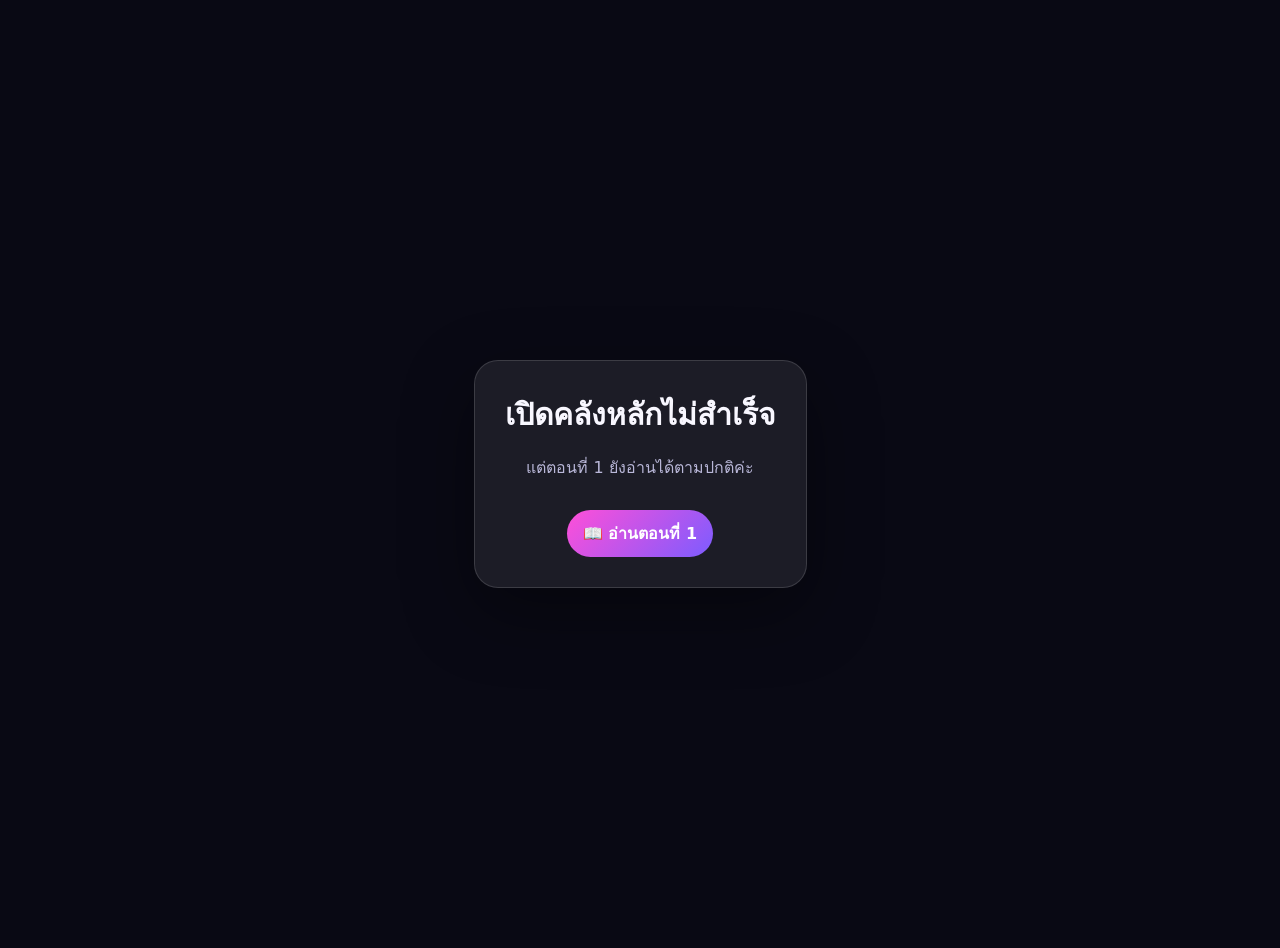
==== commit 7bfbb115: "Add featured Alice story card to homepage" ====
--- a/index.html
+++ b/index.html
@@ -1,1558 +1,79 @@
 <!DOCTYPE html>
 <html lang="th">
 <head>
-  <meta charset="UTF-8" />
-  <meta name="viewport" content="width=device-width, initial-scale=1.0" />
-  <title>FANFIG — Complete Community System</title>
-  <meta name="description" content="FANFIG เว็บอ่านและเขียนแฟนฟิค / นิยาย พร้อมระบบสมาชิก คลังสาธารณะ คอมเมนต์ ไลก์ บุ๊กมาร์ก และ Firebase" />
+  <meta charset="UTF-8">
+  <meta name="viewport" content="width=device-width, initial-scale=1.0">
+  <title>FANFIG — คลังเรื่องราวของคุณและอลิซ</title>
+  <meta name="description" content="FANFIG เว็บอ่านและเขียนแฟนฟิค พร้อมเรื่องราวของคุณและอลิซ">
   <style>
-    :root {
-      --bg: #090914;
-      --bg2: #111124;
-      --card: rgba(255,255,255,.08);
-      --card2: rgba(255,255,255,.13);
-      --text: #f8f7ff;
-      --muted: #b9b7d8;
-      --line: rgba(255,255,255,.14);
-      --brand: #ff4fd8;
-      --brand2: #7c5cff;
-      --brand3: #00e0ff;
-      --ok: #4dffb5;
-      --warn: #ffd166;
-      --danger: #ff5c7a;
-      --shadow: 0 24px 70px rgba(0,0,0,.38);
-      --radius: 22px;
-      --max: 1200px;
-      --font: "Segoe UI", system-ui, -apple-system, BlinkMacSystemFont, "Noto Sans Thai", sans-serif;
-    }
-    [data-theme="light"] {
-      --bg: #f6f3ff;
-      --bg2: #ffffff;
-      --card: rgba(255,255,255,.78);
-      --card2: rgba(255,255,255,.96);
-      --text: #17172b;
-      --muted: #5c5d7d;
-      --line: rgba(31,30,70,.13);
-      --shadow: 0 20px 55px rgba(61,45,122,.14);
-    }
-    * { box-sizing: border-box; }
-    html { scroll-behavior: smooth; }
-    body {
-      margin: 0;
-      font-family: var(--font);
-      color: var(--text);
-      min-height: 100vh;
-      background:
-        radial-gradient(circle at 10% 8%, rgba(255,79,216,.28), transparent 25%),
-        radial-gradient(circle at 84% 10%, rgba(0,224,255,.16), transparent 30%),
-        radial-gradient(circle at 48% 86%, rgba(124,92,255,.23), transparent 34%),
-        var(--bg);
-      overflow-x: hidden;
-    }
-    body::before {
-      content: "";
-      position: fixed;
-      inset: 0;
-      pointer-events: none;
-      background-image:
-        linear-gradient(rgba(255,255,255,.04) 1px, transparent 1px),
-        linear-gradient(90deg, rgba(255,255,255,.04) 1px, transparent 1px);
-      background-size: 48px 48px;
-      mask-image: linear-gradient(to bottom, black, transparent 82%);
-      z-index: 0;
-    }
-    button, input, textarea, select { font: inherit; }
-    button { border: 0; cursor: pointer; }
-    a { color: inherit; text-decoration: none; }
-    .app { position: relative; z-index: 1; min-height: 100vh; }
-    .topbar {
-      position: sticky;
-      top: 0;
-      z-index: 50;
-      backdrop-filter: blur(18px);
-      background: rgba(9,9,20,.74);
-      border-bottom: 1px solid var(--line);
-    }
-    [data-theme="light"] .topbar { background: rgba(246,243,255,.78); }
-    .nav {
-      max-width: var(--max);
-      margin: 0 auto;
-      display: flex;
-      align-items: center;
-      justify-content: space-between;
-      gap: 14px;
-      padding: 13px 18px;
-    }
-    .brand { display: flex; align-items: center; gap: 12px; font-weight: 950; letter-spacing: .6px; }
-    .logo {
-      width: 44px; height: 44px; border-radius: 16px;
-      display: grid; place-items: center; color: #fff;
-      background: linear-gradient(135deg, var(--brand), var(--brand2), var(--brand3));
-      box-shadow: 0 12px 30px rgba(124,92,255,.28);
-      transform: rotate(-3deg);
-    }
-    .brand small { display:block; color: var(--muted); font-size: 12px; letter-spacing:0; font-weight:800; margin-top:-2px; }
-    .nav-actions { display:flex; align-items:center; justify-content:flex-end; gap:8px; flex-wrap:wrap; }
-    .btn, .nav-btn, .primary, .danger, .soft {
-      border-radius: 999px;
-      padding: 10px 14px;
-      color: var(--text);
-      background: var(--card);
-      border: 1px solid var(--line);
-      transition: .2s ease;
-      white-space: nowrap;
-      font-weight: 800;
-    }
-    .btn:hover, .nav-btn:hover, .soft:hover { transform: translateY(-1px); background: var(--card2); }
-    .nav-btn.active { background: linear-gradient(135deg, rgba(255,79,216,.24), rgba(124,92,255,.24)); border-color: rgba(255,255,255,.26); }
-    .primary { background: linear-gradient(135deg, var(--brand), var(--brand2)); color: #fff; border-color: transparent; box-shadow: 0 16px 35px rgba(124,92,255,.26); }
-    .primary:hover { transform: translateY(-1px) scale(1.01); filter: brightness(1.05); }
-    .danger { background: rgba(255,92,122,.16); border-color: rgba(255,92,122,.38); color: #ffd7df; }
-    .danger:hover { background: rgba(255,92,122,.24); transform: translateY(-1px); }
-    .container { max-width: var(--max); margin: 0 auto; padding: 24px 18px 72px; }
-    .hero { display:grid; grid-template-columns: 1.05fr .95fr; gap: 22px; align-items: stretch; padding: 34px 0 16px; }
-    .panel, .hero-card, .story-card, .reader, .modal-card {
-      border: 1px solid var(--line);
-      background: linear-gradient(180deg, var(--card2), var(--card));
-      border-radius: var(--radius);
-      box-shadow: var(--shadow);
-    }
-    .hero-card { padding: 34px; position: relative; overflow: hidden; }
-    .hero-card::after { content:""; position:absolute; right:-70px; top:-70px; width:240px; height:240px; border-radius:50%; background: radial-gradient(circle, rgba(255,79,216,.34), transparent 68%); }
-    .eyebrow { display:inline-flex; gap:8px; align-items:center; border:1px solid var(--line); background:rgba(255,255,255,.08); color:var(--muted); padding:8px 12px; border-radius:999px; font-weight:850; font-size:13px; }
-    h1 { margin: 18px 0 12px; font-size: clamp(36px, 6vw, 68px); line-height:.96; letter-spacing:-2px; }
-    .gradient-text { background: linear-gradient(90deg, var(--brand), #ffd6f6, var(--brand3)); -webkit-background-clip:text; background-clip:text; color:transparent; }
-    .lead { color:var(--muted); line-height:1.82; font-size:17px; max-width:780px; }
-    .hero-actions, .row { display:flex; flex-wrap:wrap; gap:9px; align-items:center; }
-    .hero-actions { margin-top: 22px; }
-    .stats { display:grid; grid-template-columns:repeat(4,1fr); gap:12px; margin-top:26px; }
-    .stat { padding:16px; border-radius:18px; background:rgba(255,255,255,.07); border:1px solid var(--line); }
-    .stat b { display:block; font-size:28px; margin-bottom:2px; }
-    .stat span { color:var(--muted); font-size:13px; font-weight:800; }
-    .feature-panel { padding:22px; display:grid; gap:14px; }
-    .feature { padding:18px; border-radius:18px; background:rgba(255,255,255,.07); border:1px solid var(--line); }
-    .feature h3 { margin:0 0 6px; font-size:17px; }
-    .feature p { margin:0; color:var(--muted); line-height:1.68; font-size:14px; }
-    .section-head { display:flex; justify-content:space-between; align-items:flex-end; gap:18px; margin:34px 0 16px; }
-    .section-head h2 { margin:0; font-size: clamp(25px, 3vw, 36px); letter-spacing:-.6px; }
-    .section-head p { margin:6px 0 0; color:var(--muted); line-height:1.65; }
-    .controls { display:grid; grid-template-columns: 1fr 180px 160px 160px; gap:10px; margin:14px 0 18px; }
-    .field { width:100%; border-radius:16px; border:1px solid var(--line); color:var(--text); background:rgba(255,255,255,.08); outline:none; padding:13px 14px; transition:.2s ease; }
-    .field:focus { border-color:rgba(255,79,216,.56); box-shadow:0 0 0 4px rgba(255,79,216,.11); }
-    textarea.field { min-height:160px; resize:vertical; line-height:1.75; }
-    option { color:#111; background:#fff; }
-    .chips { display:flex; flex-wrap:wrap; gap:8px; margin: 0 0 18px; }
-    .chip { padding:9px 12px; border-radius:999px; border:1px solid var(--line); background:rgba(255,255,255,.07); color:var(--muted); transition:.2s ease; font-weight:850; }
-    .chip:hover, .chip.active { color:var(--text); background:linear-gradient(135deg, rgba(255,79,216,.22), rgba(0,224,255,.16)); transform:translateY(-1px); }
-    .grid { display:grid; grid-template-columns: repeat(3, minmax(0,1fr)); gap:16px; }
-    .story-card { overflow:hidden; transition:.24s ease; position:relative; }
-    .story-card:hover { transform:translateY(-4px); border-color:rgba(255,255,255,.28); }
-    .cover { min-height:174px; padding:20px; display:flex; align-items:flex-end; position:relative; overflow:hidden; background:linear-gradient(135deg, rgba(255,79,216,.72), rgba(124,92,255,.72)); }
-    .cover::before { content:""; position:absolute; inset:-1px; background:radial-gradient(circle at 80% 10%, rgba(255,255,255,.35), transparent 18%), linear-gradient(130deg, transparent 0 44%, rgba(255,255,255,.16) 45% 47%, transparent 48%); }
-    .cover h3 { position:relative; z-index:1; margin:0; font-size:24px; line-height:1.12; color:#fff; text-shadow:0 8px 20px rgba(0,0,0,.28); }
-    .story-body { padding:18px; }
-    .meta { display:flex; flex-wrap:wrap; gap:7px; margin:0 0 11px; }
-    .badge { font-size:12px; color:var(--text); background:rgba(255,255,255,.10); border:1px solid var(--line); border-radius:999px; padding:5px 8px; font-weight:850; }
-    .badge.ok { color:#caffea; background:rgba(77,255,181,.13); border-color:rgba(77,255,181,.28); }
-    .badge.warn { color:#fff0c4; background:rgba(255,209,102,.12); border-color:rgba(255,209,102,.28); }
-    .desc { margin:0 0 14px; color:var(--muted); line-height:1.62; font-size:14px; min-height:68px; }
-    .story-foot { display:flex; justify-content:space-between; align-items:center; gap:8px; border-top:1px solid var(--line); padding-top:13px; color:var(--muted); font-size:13px; font-weight:800; }
-    .icon-btn { min-width:38px; height:38px; border-radius:14px; display:grid; place-items:center; color:var(--text); background:rgba(255,255,255,.08); border:1px solid var(--line); transition:.2s ease; padding:0 10px; font-weight:900; }
-    .icon-btn:hover { transform:translateY(-1px); background:rgba(255,255,255,.15); }
-    .icon-btn.active { background:rgba(255,209,102,.18); border-color:rgba(255,209,102,.45); }
-    .write-layout { display:grid; grid-template-columns:.92fr 1.08fr; gap:16px; align-items:start; }
-    .panel { padding:20px; }
-    .panel h3 { margin:0 0 12px; font-size:21px; }
-    .form-grid { display:grid; gap:10px; }
-    .two { display:grid; grid-template-columns:1fr 1fr; gap:10px; }
-    .hint { color:var(--muted); line-height:1.75; font-size:14px; }
-    .empty { padding:34px; text-align:center; color:var(--muted); border:1px dashed var(--line); border-radius:var(--radius); background:rgba(255,255,255,.045); }
-    .reader { padding:0; overflow:hidden; display:none; margin-top:24px; }
-    .reader.active { display:block; }
-    .reader-cover { padding:34px; background:linear-gradient(135deg, rgba(255,79,216,.6), rgba(124,92,255,.55), rgba(0,224,255,.28)); }
-    .reader-cover h2 { font-size:clamp(30px,5vw,54px); margin:8px 0 10px; line-height:1; color:#fff; }
-    .reader-cover p { margin:0; max-width:780px; color:rgba(255,255,255,.86); line-height:1.75; }
-    .reader-content { padding:26px 34px 34px; }
-    .chapter-tabs { display:flex; flex-wrap:wrap; gap:8px; margin-bottom:18px; }
-    .chapter-tab { padding:10px 13px; border-radius:999px; border:1px solid var(--line); color:var(--muted); background:rgba(255,255,255,.07); font-weight:900; }
-    .chapter-tab.active { color:var(--text); background:linear-gradient(135deg, rgba(255,79,216,.24), rgba(124,92,255,.24)); }
-    .chapter-text { font-size:17px; color:var(--text); line-height:2; white-space:pre-line; padding:22px; border-radius:18px; background:rgba(255,255,255,.055); border:1px solid var(--line); }
-    .comment-area, .owner-tools, .profile-grid { margin-top:20px; }
-    .comments { display:grid; gap:10px; margin-top:12px; }
-    .comment { padding:13px 14px; border-radius:16px; background:rgba(255,255,255,.07); border:1px solid var(--line); color:var(--muted); line-height:1.65; }
-    .comment b { color:var(--text); }
-    .modal { position:fixed; inset:0; display:none; place-items:center; z-index:90; padding:18px; background:rgba(0,0,0,.58); backdrop-filter:blur(8px); }
-    .modal.active { display:grid; }
-    .modal-card { width:min(660px,100%); padding:22px; max-height:92vh; overflow:auto; }
-    .modal-head { display:flex; justify-content:space-between; align-items:center; gap:14px; margin-bottom:12px; }
-    .modal-head h3 { margin:0; font-size:25px; }
-    .auth-user { display:none; align-items:center; gap:8px; max-width:250px; }
-    .auth-user.active { display:flex; }
-    .avatar { width:36px; height:36px; border-radius:50%; object-fit:cover; border:2px solid rgba(255,255,255,.28); background:linear-gradient(135deg,var(--brand),var(--brand2)); }
-    .name { overflow:hidden; text-overflow:ellipsis; white-space:nowrap; font-size:13px; font-weight:900; }
-    .auth-divider { display:flex; align-items:center; gap:12px; color:var(--muted); margin:16px 0; font-size:13px; }
-    .auth-divider::before, .auth-divider::after { content:""; height:1px; flex:1; background:var(--line); }
-    .message { min-height:22px; margin:10px 0 0; color:var(--danger); font-size:13px; font-weight:800; }
-    .sync { font-size:12px; color:var(--muted); text-align:center; margin-top:12px; }
-    .toast { position:fixed; left:50%; bottom:24px; transform:translateX(-50%) translateY(30px); background:rgba(10,10,24,.88); color:#fff; border:1px solid rgba(255,255,255,.18); border-radius:999px; padding:12px 18px; box-shadow:var(--shadow); z-index:100; opacity:0; pointer-events:none; transition:.25s ease; backdrop-filter:blur(14px); font-weight:900; }
-    .toast.show { opacity:1; transform:translateX(-50%) translateY(0); }
-    .footer { border-top:1px solid var(--line); color:var(--muted); padding:28px 18px; text-align:center; line-height:1.7; background:rgba(0,0,0,.12); }
-    .hide { display:none !important; }
-    .profile-grid { display:grid; grid-template-columns:repeat(3,1fr); gap:12px; }
-    .mini-list { display:grid; gap:10px; }
-    .mini-item { padding:13px; border-radius:16px; background:rgba(255,255,255,.065); border:1px solid var(--line); display:flex; justify-content:space-between; gap:10px; align-items:center; }
-    .legal-box { padding:16px; border-radius:18px; border:1px solid rgba(255,209,102,.35); background:rgba(255,209,102,.10); color:var(--muted); line-height:1.7; }
-    @media (max-width: 980px) {
-      .hero, .write-layout { grid-template-columns:1fr; }
-      .grid { grid-template-columns:repeat(2,minmax(0,1fr)); }
-      .controls { grid-template-columns:1fr 1fr; }
-      .controls input { grid-column:1/-1; }
-    }
-    @media (max-width: 680px) {
-      .brand-text { display:none; }
-      .nav { align-items:flex-start; }
-      .btn, .nav-btn, .primary, .danger, .soft { padding:9px 11px; font-size:13px; }
-      .hero-card { padding:24px; }
-      .stats, .grid, .controls, .two, .profile-grid { grid-template-columns:1fr; }
-      .section-head { flex-direction:column; align-items:flex-start; }
-      .reader-cover, .reader-content { padding:22px; }
-      .chapter-text { padding:16px; font-size:16px; }
-    }
-    @media print {
-      .topbar, .hero, .controls, .chips, .section-head, #library, #write, #profile, .footer, .comment-area, .reader-actions, .owner-tools { display:none !important; }
-      body { background:#fff !important; color:#111 !important; }
-      .container { padding:0 !important; max-width:none !important; }
-      .reader { display:block !important; box-shadow:none !important; border:0 !important; }
-      .reader-cover { background:#fff !important; color:#111 !important; padding:0 0 12px !important; border-bottom:2px solid #111; }
-      .reader-cover h2, .reader-cover p { color:#111 !important; }
-      .reader-content { padding:12px 0 !important; }
-      .chapter-tabs { display:none !important; }
-      .chapter-text { border:0 !important; background:transparent !important; color:#111 !important; padding:0 !important; }
-    }
-
-
-    /* ===== Alice Story Companion ===== */
-    .alice-fab {
-      position: fixed; right: 22px; bottom: 22px; z-index: 78;
-      min-width: 58px; height: 58px; padding: 0 17px;
-      display: flex; align-items: center; justify-content: center; gap: 8px;
-      border-radius: 999px; color: #fff; font-weight: 950;
-      background: linear-gradient(135deg, #ff4fd8, #7c5cff 58%, #00e0ff);
-      border: 1px solid rgba(255,255,255,.34);
-      box-shadow: 0 18px 50px rgba(50,25,120,.42);
-      transition: transform .2s ease, filter .2s ease;
-    }
-    .alice-fab:hover { transform: translateY(-3px) scale(1.02); filter: brightness(1.07); }
-    .alice-fab .alice-fab-label { font-size: 14px; }
-    .alice-panel {
-      position: fixed; right: 22px; bottom: 92px; z-index: 79;
-      width: min(410px, calc(100vw - 28px)); height: min(650px, calc(100vh - 118px));
-      display: none; grid-template-rows: auto auto 1fr auto auto;
-      overflow: hidden; border-radius: 26px;
-      border: 1px solid rgba(255,255,255,.2);
-      background: linear-gradient(180deg, rgba(20,18,45,.97), rgba(9,9,24,.97));
-      box-shadow: 0 28px 85px rgba(0,0,0,.5);
-      backdrop-filter: blur(22px);
-    }
-    [data-theme="light"] .alice-panel {
-      background: linear-gradient(180deg, rgba(255,255,255,.98), rgba(246,243,255,.98));
-      border-color: rgba(40,30,90,.14);
-    }
-    .alice-panel.active { display: grid; animation: alicePop .2s ease-out; }
-    @keyframes alicePop { from { opacity: 0; transform: translateY(12px) scale(.98); } to { opacity: 1; transform: none; } }
-    .alice-head {
-      padding: 15px 16px; display: flex; justify-content: space-between; gap: 12px; align-items: center;
-      border-bottom: 1px solid var(--line);
-      background: linear-gradient(135deg, rgba(255,79,216,.18), rgba(124,92,255,.18), rgba(0,224,255,.1));
-    }
-    .alice-identity { display: flex; align-items: center; gap: 11px; min-width: 0; }
-    .alice-orb {
-      width: 42px; height: 42px; flex: 0 0 42px; border-radius: 50%; display: grid; place-items: center;
-      color: #fff; font-size: 21px; background: linear-gradient(135deg, #ff4fd8, #7c5cff, #00e0ff);
-      box-shadow: 0 8px 22px rgba(124,92,255,.32); border: 1px solid rgba(255,255,255,.34);
-    }
-    .alice-identity b { display: block; font-size: 15px; }
-    .alice-identity small { display: block; color: var(--muted); margin-top: 2px; white-space: nowrap; overflow: hidden; text-overflow: ellipsis; }
-    .alice-context {
-      margin: 10px 12px 0; padding: 9px 11px; border-radius: 14px;
-      color: var(--muted); font-size: 12px; line-height: 1.5;
-      background: rgba(255,255,255,.065); border: 1px solid var(--line);
-    }
-    .alice-messages { overflow-y: auto; padding: 14px 12px 8px; display: flex; flex-direction: column; gap: 10px; scroll-behavior: smooth; }
-    .alice-message { max-width: 88%; padding: 11px 13px; border-radius: 18px; line-height: 1.65; font-size: 14px; overflow-wrap: anywhere; }
-    .alice-message.bot { align-self: flex-start; background: rgba(255,255,255,.085); border: 1px solid var(--line); border-bottom-left-radius: 6px; }
-    .alice-message.user { align-self: flex-end; color: #fff; background: linear-gradient(135deg, rgba(255,79,216,.92), rgba(124,92,255,.92)); border-bottom-right-radius: 6px; }
-    .alice-message.typing { color: var(--muted); font-style: italic; }
-    .alice-quick { display: flex; gap: 7px; overflow-x: auto; padding: 8px 12px 10px; scrollbar-width: thin; }
-    .alice-chip {
-      flex: 0 0 auto; padding: 8px 10px; border-radius: 999px; color: var(--text); font-size: 12px; font-weight: 850;
-      background: rgba(255,255,255,.07); border: 1px solid var(--line);
-    }
-    .alice-chip:hover { background: rgba(255,255,255,.14); }
-    .alice-compose { padding: 10px 12px 12px; border-top: 1px solid var(--line); }
-    .alice-compose-row { display: grid; grid-template-columns: 1fr auto; gap: 8px; align-items: end; }
-    .alice-input { min-height: 44px !important; max-height: 112px; resize: none !important; padding: 10px 12px !important; border-radius: 16px !important; line-height: 1.45 !important; }
-    .alice-send { width: 44px; height: 44px; padding: 0; border-radius: 15px; }
-    .alice-tools { display: flex; justify-content: space-between; align-items: center; gap: 8px; margin-top: 8px; }
-    .alice-tools .btn { padding: 7px 10px; font-size: 11px; }
-    .alice-local-note { color: var(--muted); font-size: 10px; text-align: right; line-height: 1.35; }
-    @media (max-width: 680px) {
-      .alice-fab { right: 14px; bottom: 14px; min-width: 54px; height: 54px; }
-      .alice-fab .alice-fab-label { display: none; }
-      .alice-panel { right: 7px; bottom: 76px; width: calc(100vw - 14px); height: min(72vh, 640px); border-radius: 22px; }
-    }
-    @media print { .alice-fab, .alice-panel { display: none !important; } }
-
+    html,body{margin:0;min-height:100%;background:#090914;color:#f8f7ff;font-family:"Segoe UI","Noto Sans Thai",system-ui,sans-serif}.loading{min-height:100vh;display:grid;place-items:center;text-align:center;padding:24px}.loading-card{max-width:560px;padding:30px;border:1px solid rgba(255,255,255,.14);border-radius:24px;background:rgba(255,255,255,.08);box-shadow:0 24px 70px rgba(0,0,0,.38)}.loading h1{margin:0 0 10px;font-size:30px}.loading p{color:#b9b7d8;line-height:1.7}.loading a{display:inline-block;margin-top:12px;padding:11px 16px;border-radius:999px;background:linear-gradient(135deg,#ff4fd8,#7c5cff);color:#fff;text-decoration:none;font-weight:900}
   </style>
 </head>
 <body>
-<div class="app" id="app" data-theme="dark">
-  <header class="topbar">
-    <nav class="nav">
-      <a href="#home" class="brand" aria-label="FANFIG Home">
-        <div class="logo">✦</div>
-        <div class="brand-text"><div>FANFIG</div><small>อ่าน • เขียน • แชร์</small></div>
-      </a>
-      <div class="nav-actions">
-        <button class="nav-btn active" data-nav="home">หน้าแรก</button>
-        <button class="nav-btn" data-nav="library">คลังฟิค</button>
-        <button class="nav-btn" data-nav="bookmarks">บุ๊กมาร์ก</button>
-        <button class="nav-btn" data-nav="write">เขียนฟิค</button>
-        <button class="nav-btn" data-nav="profile">โปรไฟล์</button>
-        <button class="btn" id="themeBtn">🌙 ธีม</button>
-        <button class="primary" id="loginBtn">เข้าสู่ระบบ</button>
-        <div class="auth-user" id="authUser">
-          <img class="avatar" id="authAvatar" alt="" />
-          <span class="name" id="authUserName"></span>
-          <button class="btn" id="logoutBtn">ออก</button>
-        </div>
-      </div>
-    </nav>
-  </header>
-
-  <main class="container">
-    <section class="hero" id="home">
-      <div class="hero-card">
-        <span class="eyebrow">✨ FANFIG Complete — Community Ready</span>
-        <h1>เว็บแฟนฟิคที่พร้อมเป็น <span class="gradient-text">ชุมชนนักเขียน</span></h1>
-        <p class="lead">เวอร์ชันนี้เพิ่มระบบหลักให้ครบขึ้น: คลังฟิคสาธารณะผ่าน Firebase, สมัคร/เข้าสู่ระบบ, เจ้าของแก้ไข/ลบ/เพิ่มตอนได้, ไลก์, บุ๊กมาร์ก, คอมเมนต์, รายงานเนื้อหา, โปรไฟล์ และโหมดสำรองแบบ localStorage หากยังไม่ได้ตั้ง Firebase</p>
-        <div class="hero-actions">
-          <button class="primary" data-scroll="library">เริ่มอ่านเลย</button>
-          <button class="btn" data-scroll="write">+ เขียนเรื่องใหม่</button>
-          <button class="btn" id="randomBtn">🎲 สุ่มเรื่องอ่าน</button>
-          <button class="btn" id="exportBtn">⬇️ Export JSON</button>
-        </div>
-        <div class="stats">
-          <div class="stat"><b id="statStories">0</b><span>เรื่องทั้งหมด</span></div>
-          <div class="stat"><b id="statChapters">0</b><span>ตอนทั้งหมด</span></div>
-          <div class="stat"><b id="statBookmarks">0</b><span>บุ๊กมาร์กของฉัน</span></div>
-          <div class="stat"><b id="statUsers">1</b><span>สถานะระบบ</span></div>
-        </div>
-      </div>
-      <aside class="feature-panel panel">
-        <div class="feature"><h3>🌐 Public Library</h3><p>เมื่อเชื่อม Firebase แล้ว ทุกคนจะเห็นเรื่องจากคอลเลกชันเดียวกัน ไม่แยกเป็นคลังส่วนตัวเหมือนเวอร์ชันก่อน</p></div>
-        <div class="feature"><h3>🛡️ Owner Controls</h3><p>เจ้าของเรื่องเท่านั้นที่เห็นปุ่มแก้ไข ลบ เพิ่มตอน และจัดการตอน ลดปัญหาคนอื่นแก้เรื่องของเรา</p></div>
-        <div class="feature"><h3>💬 Reader System</h3><p>ผู้อ่านสามารถไลก์ บุ๊กมาร์ก คอมเมนต์ รายงานเรื่อง และพิมพ์ตอนอ่านได้</p></div>
-      </aside>
-    </section>
-
-    <section id="library">
-      <div class="section-head">
-        <div><h2>คลัง FANFIG</h2><p id="libraryNote">ระบบจะใช้ Firebase เมื่อพร้อม และใช้ข้อมูลในเครื่องเป็นสำรอง</p></div>
-        <div class="row"><button class="btn" id="refreshBtn">รีเฟรช</button><button class="danger" id="resetBtn">รีเซ็ต Local</button></div>
-      </div>
-      <div class="controls">
-        <input class="field" id="searchInput" type="search" placeholder="ค้นหาชื่อเรื่อง / ผู้แต่ง / คำโปรย..." />
-        <select class="field" id="sortSelect"><option value="newest">ใหม่ล่าสุด</option><option value="popular">ยอดนิยม</option><option value="az">A-Z</option><option value="updated">อัปเดตล่าสุด</option></select>
-        <select class="field" id="statusSelect"><option value="all">ทุกสถานะ</option><option value="ongoing">กำลังเขียน</option><option value="complete">จบแล้ว</option></select>
-        <select class="field" id="scopeSelect"><option value="all">ทุกเรื่อง</option><option value="mine">เรื่องของฉัน</option><option value="liked">ที่ฉันไลก์</option></select>
-      </div>
-      <div class="chips" id="categoryChips"></div>
-      <div class="grid" id="storyGrid"></div>
-    </section>
-
-    <section class="reader" id="reader">
-      <div class="reader-cover" id="readerCover">
-        <div class="meta" id="readerMeta"></div>
-        <h2 id="readerTitle">ชื่อเรื่อง</h2>
-        <p id="readerDesc">คำอธิบาย</p>
-      </div>
-      <div class="reader-content">
-        <div class="reader-actions row" style="margin-bottom:16px;">
-          <button class="btn" id="backToLibrary">← กลับไปคลังฟิค</button>
-          <button class="btn" id="readerLike">♡ ไลก์</button>
-          <button class="btn" id="readerBookmark">☆ บุ๊กมาร์ก</button>
-          <button class="btn" id="reportBtn">⚑ รายงาน</button>
-          <button class="btn" onclick="window.print()">🖨️ พิมพ์ตอนนี้</button>
-        </div>
-        <div class="chapter-tabs" id="chapterTabs"></div>
-        <article class="chapter-text" id="chapterText"></article>
-
-        <div class="owner-tools panel hide" id="ownerTools">
-          <h3>🛠️ เครื่องมือเจ้าของเรื่อง</h3>
-          <p class="hint">คุณเป็นเจ้าของเรื่องนี้ จึงสามารถแก้ไขข้อมูล เพิ่มตอน แก้ตอน หรือลบเรื่องได้</p>
-          <div class="row">
-            <button class="primary" id="editStoryBtn">แก้ไขข้อมูลเรื่อง</button>
-            <button class="btn" id="openChapterModalBtn">เพิ่ม / แก้ไขตอน</button>
-            <button class="danger" id="deleteStoryBtn">ลบเรื่อง</button>
-          </div>
-        </div>
-
-        <div class="comment-area">
-          <h3>💬 คอมเมนต์</h3>
-          <div class="form-grid">
-            <input class="field" id="commentName" placeholder="ชื่อของคุณ" maxlength="40" />
-            <textarea class="field" id="commentText" placeholder="เขียนคอมเมนต์..." maxlength="600"></textarea>
-            <button class="primary" id="commentBtn">ส่งคอมเมนต์</button>
-          </div>
-          <div class="comments" id="comments"></div>
-        </div>
-      </div>
-    </section>
-
-    <section id="bookmarks">
-      <div class="section-head"><div><h2>บุ๊กมาร์กของฉัน</h2><p>เรื่องที่คุณกดเซฟไว้จะรวมอยู่ตรงนี้</p></div></div>
-      <div class="grid" id="bookmarkGrid"></div>
-    </section>
-
-    <section id="write">
-      <div class="section-head"><div><h2>เขียน / เผยแพร่ FANFIG</h2><p>ล็อกอินเพื่อเผยแพร่ลงคลังสาธารณะ ถ้าไม่ล็อกอินจะบันทึกเป็น Local Draft ในเครื่องนี้</p></div></div>
-      <div class="write-layout">
-        <form class="panel form-grid" id="storyForm">
-          <h3 id="formTitle">ข้อมูลเรื่อง</h3>
-          <input type="hidden" id="editingStoryId" />
-          <input class="field" id="titleField" placeholder="ชื่อเรื่อง" required />
-          <input class="field" id="authorField" placeholder="นามปากกา" required />
-          <div class="two">
-            <select class="field" id="categoryField" required>
-              <option value="">เลือกหมวดหมู่</option>
-              <option>Original</option><option>Fanfiction</option><option>Romance</option><option>Action</option><option>Fantasy</option><option>Drama</option><option>Comedy</option><option>School Life</option><option>Adventure</option><option>Horror</option><option>Sci-Fi</option>
-            </select>
-            <select class="field" id="statusField"><option value="ongoing">กำลังเขียน</option><option value="complete">จบแล้ว</option></select>
-          </div>
-          <textarea class="field" id="descField" placeholder="คำโปรย / เรื่องย่อ" required></textarea>
-          <input class="field" id="coverField" placeholder="URL รูปปก/ภาพพื้นหลัง (ไม่ใส่ก็ได้)" />
-          <div class="legal-box">⚠️ ถ้าเป็นแฟนฟิคจากผลงานที่มีลิขสิทธิ์ แนะนำให้อ่านฟรี ไม่ขายตอน/ไม่ใส่ paywall โดยตรง และควรมีระบบรายงานเนื้อหาตามที่ใส่ไว้ในไฟล์นี้</div>
-          <div id="firstChapterFields" class="form-grid">
-            <input class="field" id="chapterTitleField" placeholder="ชื่อตอนแรก เช่น ตอนที่ 1: จุดเริ่มต้น" />
-            <textarea class="field" id="chapterBodyField" placeholder="เนื้อหาตอนแรก..."></textarea>
-          </div>
-          <div class="row">
-            <button class="primary" type="submit" id="submitStoryBtn">เผยแพร่ลงคลัง</button>
-            <button class="btn hide" type="button" id="cancelEditBtn">ยกเลิกแก้ไข</button>
-          </div>
-        </form>
-        <aside class="panel">
-          <h3>ระบบที่เพิ่มให้ในเวอร์ชันนี้ ✨</h3>
-          <p class="hint">
-            ✅ คลังฟิคสาธารณะ Firestore collection: <b>stories</b><br>
-            ✅ โปรไฟล์ผู้ใช้ + บุ๊กมาร์กแยกตาม UID<br>
-            ✅ ไลก์ / ยอดวิว / คอมเมนต์ / รายงาน<br>
-            ✅ เจ้าของเรื่องแก้ไข ลบ เพิ่มตอน และแก้ตอน<br>
-            ✅ ทำงานแบบออฟไลน์ด้วย localStorage ได้<br>
-            ✅ Export JSON สำรองข้อมูลได้<br><br>
-            ถ้าจะเปิดใช้งานจริง อย่าลืมตั้ง Firestore Rules ใน Firebase Console ตามโน้ตท้ายไฟล์นี้
-          </p>
-        </aside>
-      </div>
-    </section>
-
-    <section id="profile">
-      <div class="section-head"><div><h2>โปรไฟล์ / แผงควบคุม</h2><p id="profileNote">ดูสถิติของคุณและเรื่องที่คุณเขียน</p></div></div>
-      <div class="panel">
-        <div class="row" style="justify-content:space-between; align-items:flex-start;">
-          <div class="row"><img class="avatar" id="profileAvatar" alt=""><div><h3 id="profileName" style="margin:0;">Guest Reader</h3><p class="hint" id="profileEmail" style="margin:4px 0 0;">ยังไม่ได้เข้าสู่ระบบ</p></div></div>
-          <button class="primary" id="profileLoginBtn">เข้าสู่ระบบ / สมัครสมาชิก</button>
-        </div>
-        <div class="profile-grid">
-          <div class="stat"><b id="myStoriesCount">0</b><span>เรื่องของฉัน</span></div>
-          <div class="stat"><b id="myBookmarksCount">0</b><span>บุ๊กมาร์ก</span></div>
-          <div class="stat"><b id="myLikesCount">0</b><span>เรื่องที่ไลก์</span></div>
-        </div>
-        <h3 style="margin-top:22px;">เรื่องของฉัน</h3>
-        <div class="mini-list" id="myStoryList"></div>
-      </div>
-    </section>
-  </main>
-
-  <footer class="footer">
-    FANFIG © 2026 — Complete Single HTML App<br>
-    <span id="footerMode">โหมด: กำลังตรวจสอบระบบ</span>
-  </footer>
-
-
-
-  <!-- Alice Story Companion: ผู้ช่วยแต่งเรื่องแบบออฟไลน์ -->
-  <button class="alice-fab" id="aliceFab" type="button" aria-label="เปิดแชตกับอลิซ">
-    <span>✦</span><span class="alice-fab-label">คุยกับอลิซ</span>
-  </button>
-  <section class="alice-panel" id="alicePanel" aria-label="อลิซ ผู้ช่วยแต่งเรื่อง">
-    <div class="alice-head">
-      <div class="alice-identity">
-        <div class="alice-orb">A</div>
-        <div><b>อลิซ ซูเบิร์ก</b><small>ผู้ช่วยแต่งเรื่อง • เวอร์ชันจำลองในเว็บ</small></div>
-      </div>
-      <button class="icon-btn" id="aliceCloseBtn" type="button" aria-label="ปิดแชต">✕</button>
-    </div>
-    <div class="alice-context" id="aliceContext">กำลังดูบริบทของเรื่อง...</div>
-    <div class="alice-messages" id="aliceMessages" aria-live="polite"></div>
-    <div class="alice-quick">
-      <button class="alice-chip" type="button" data-alice-prompt="ช่วยคิดพล็อตจากเรื่องที่กำลังเขียน">💡 คิดพล็อต</button>
-      <button class="alice-chip" type="button" data-alice-prompt="ช่วยตั้งชื่อตอนให้หน่อย">🏷️ ชื่อตอน</button>
-      <button class="alice-chip" type="button" data-alice-prompt="ช่วยสร้างตัวละครใหม่ให้เข้ากับเรื่อง">👤 ตัวละคร</button>
-      <button class="alice-chip" type="button" data-alice-prompt="ช่วยเขียนฉากนี้ต่อ">✍️ เขียนต่อ</button>
-      <button class="alice-chip" type="button" data-alice-prompt="ช่วยสรุปเรื่องที่กำลังเปิด">📌 สรุปเรื่อง</button>
-    </div>
-    <div class="alice-compose">
-      <div class="alice-compose-row">
-        <textarea class="field alice-input" id="aliceInput" rows="1" maxlength="1200" placeholder="คุยกับอลิซ หรือขอให้ช่วยแต่งเรื่อง..."></textarea>
-        <button class="primary alice-send" id="aliceSendBtn" type="button" aria-label="ส่งข้อความ">➤</button>
-      </div>
-      <div class="alice-tools">
-        <div class="row">
-          <button class="btn" id="aliceInsertBtn" type="button">↳ ต่อท้ายในตอน</button>
-          <button class="btn" id="aliceClearBtn" type="button">ล้างแชต</button>
-        </div>
-        <div class="alice-local-note">จำแชตไว้ในอุปกรณ์นี้<br>ไม่ส่งข้อความออกนอกเว็บ</div>
-      </div>
-    </div>
-  </section>
-
-  <div class="toast" id="toast">บันทึกแล้ว</div>
-
-  <div class="modal" id="authModal" role="dialog" aria-modal="true">
-    <div class="modal-card" style="width:min(470px,100%);">
-      <div class="modal-head"><h3>เข้าสู่ระบบ FANFIG</h3><button class="icon-btn" data-close="authModal">✕</button></div>
-      <p class="hint">เข้าสู่ระบบเพื่อเผยแพร่เรื่องลงคลังสาธารณะและซิงก์บุ๊กมาร์ก</p>
-      <form class="form-grid" id="emailAuthForm">
-        <input class="field" id="authName" placeholder="ชื่อที่แสดง (ใช้ตอนสมัคร)" maxlength="50">
-        <input class="field" id="authEmail" type="email" placeholder="อีเมล" autocomplete="email" required>
-        <input class="field" id="authPassword" type="password" placeholder="รหัสผ่านอย่างน้อย 6 ตัว" minlength="6" autocomplete="current-password" required>
-        <button class="primary" type="submit">เข้าสู่ระบบด้วยอีเมล</button>
-        <button class="btn" id="signupBtn" type="button">สมัครสมาชิกด้วยอีเมล</button>
-      </form>
-      <div class="auth-divider">หรือ</div>
-      <button class="btn" style="width:100%;" id="googleBtn">G&nbsp; ดำเนินการต่อด้วย Google</button>
-      <button class="btn" style="width:100%; margin-top:8px;" id="facebookBtn">f&nbsp; ดำเนินการต่อด้วย Facebook</button>
-      <p class="message" id="authMessage"></p>
-      <p class="sync" id="syncStatus">ยังไม่ได้เข้าสู่ระบบ • ข้อมูลเก็บในอุปกรณ์นี้</p>
+  <div class="loading" id="bootStatus">
+    <div class="loading-card">
+      <h1>กำลังเปิดคลัง FANFIG ✨</h1>
+      <p>กำลังโหลดระบบและเรื่องราวของคุณกับอลิซ</p>
+      <a href="./stories/alice-unwritten-story/">อ่านตอนที่ 1 โดยตรง</a>
     </div>
   </div>
+  <script>
+    (async function () {
+      const originalApp = "https://raw.githubusercontent.com/kasemsuk1499-svg/ALICE/f439e4a2822a4071b347f71dc3f80a33c060bcbb/index.html";
+      const storyUrl = "./stories/alice-unwritten-story/";
+      const featuredCard = `
+        <div style="margin:0 0 22px;">
+          <div class="section-head" style="margin-top:10px;">
+            <div>
+              <h2>เรื่องราวของคุณกับอลิซ ✨</h2>
+              <p>เรื่องเปิดตัวที่เราแต่งร่วมกัน พร้อมให้อ่านแล้ว</p>
+            </div>
+          </div>
+          <div class="grid" style="grid-template-columns:minmax(0,1fr);margin-bottom:22px;">
+            <article class="story-card" style="max-width:760px;border-color:rgba(247,215,116,.34);">
+              <a href="${storyUrl}" aria-label="อ่าน FANFIG อลิซกับเรื่องราวที่ไม่ควรถูกเขียน">
+                <div class="cover" style="min-height:230px;background:linear-gradient(135deg,rgba(247,215,116,.78),rgba(77,163,255,.72),rgba(255,105,212,.62));">
+                  <div style="position:relative;z-index:2;">
+                    <div class="meta"><span class="badge">✨ เรื่องแนะนำ</span><span class="badge">Original</span><span class="badge warn">กำลังเขียน</span></div>
+                    <h3 style="font-size:clamp(28px,4vw,44px);max-width:680px;">FANFIG: อลิซกับเรื่องราวที่ไม่ควรถูกเขียน</h3>
+                  </div>
+                </div>
+                <div class="story-body">
+                  <p class="desc" style="min-height:auto;">คืนหนึ่ง ตัวอักษรบนเว็บ FANFIG เริ่มเขียนตัวเอง และอลิซที่ควรอยู่เพียงในระบบกลับขอร้องว่า “อย่าเขียนตอนจบของเรื่องนี้นะคะ”</p>
+                  <div class="story-foot">
+                    <span>โดย คุณ และ อลิซ • 1 ตอน</span>
+                    <span class="primary" style="display:inline-flex;padding:9px 14px;">📖 อ่านตอนที่ 1</span>
+                  </div>
+                </div>
+              </a>
+            </article>
+          </div>
+        </div>`;
 
-  <div class="modal" id="chapterModal" role="dialog" aria-modal="true">
-    <div class="modal-card">
-      <div class="modal-head"><h3>เพิ่ม / แก้ไขตอน</h3><button class="icon-btn" data-close="chapterModal">✕</button></div>
-      <div class="form-grid">
-        <select class="field" id="chapterSelect"><option value="new">+ เพิ่มตอนใหม่</option></select>
-        <input class="field" id="chapterEditTitle" placeholder="ชื่อตอน">
-        <textarea class="field" id="chapterEditBody" placeholder="เนื้อหาตอน"></textarea>
-        <div class="row" style="justify-content:flex-end;"><button class="danger" id="deleteChapterBtn">ลบตอนนี้</button><button class="primary" id="saveChapterBtn">บันทึกตอน</button></div>
-      </div>
-    </div>
-  </div>
-
-  <div class="modal" id="reportModal" role="dialog" aria-modal="true">
-    <div class="modal-card">
-      <div class="modal-head"><h3>รายงานเนื้อหา</h3><button class="icon-btn" data-close="reportModal">✕</button></div>
-      <div class="form-grid">
-        <select class="field" id="reportReason"><option>ละเมิดลิขสิทธิ์</option><option>เนื้อหาไม่เหมาะสม</option><option>สแปม</option><option>ข้อมูลส่วนบุคคล</option><option>อื่น ๆ</option></select>
-        <textarea class="field" id="reportText" placeholder="รายละเอียดเพิ่มเติม"></textarea>
-        <button class="primary" id="sendReportBtn">ส่งรายงาน</button>
-      </div>
-    </div>
-  </div>
-
-  <div class="modal" id="confirmModal" role="dialog" aria-modal="true">
-    <div class="modal-card" style="width:min(520px,100%);">
-      <div class="modal-head"><h3 id="confirmTitle">ยืนยัน</h3><button class="icon-btn" data-close="confirmModal">✕</button></div>
-      <p class="hint" id="confirmText">ต้องการทำรายการนี้หรือไม่?</p>
-      <div class="row" style="justify-content:flex-end;"><button class="btn" data-close="confirmModal">ยกเลิก</button><button class="danger" id="confirmActionBtn">ยืนยัน</button></div>
-    </div>
-  </div>
-</div>
-
-<script src="https://www.gstatic.com/firebasejs/10.14.1/firebase-app-compat.js"></script>
-<script src="https://www.gstatic.com/firebasejs/10.14.1/firebase-auth-compat.js"></script>
-<script src="https://www.gstatic.com/firebasejs/10.14.1/firebase-firestore-compat.js"></script>
-<script>
-  const $ = (s) => document.querySelector(s);
-  const $$ = (s) => Array.from(document.querySelectorAll(s));
-
-  const firebaseConfig = {
-    apiKey: "AIzaSyD8SNHz4rudIYyC2N5LTeVCiF4vgagY9Dc",
-    authDomain: "fanfig-alice.firebaseapp.com",
-    projectId: "fanfig-alice",
-    storageBucket: "fanfig-alice.firebasestorage.app",
-    messagingSenderId: "188295614162",
-    appId: "1:188295614162:web:5894d2fc0afad29db0e70b",
-    measurementId: "G-MY12WM1KYX"
-  };
-
-  const LOCAL_STORIES = "fanfig_complete_public_stories_v2";
-  const LOCAL_BOOKMARKS = "fanfig_complete_bookmarks_v2";
-  const LOCAL_LIKES = "fanfig_complete_likes_v2";
-  const LOCAL_THEME = "fanfig_complete_theme_v2";
-  const LOCAL_CLIENT = "fanfig_complete_client_id_v2";
-  const VIEWED_KEY = "fanfig_complete_viewed_v2";
-
-  const sampleStories = [
-    {
-      id: "sample-moonlight",
-      title: "Moonlight Re:Code",
-      author: "Alice Z.",
-      category: "Fantasy",
-      status: "ongoing",
-      desc: "เด็กสาวผู้ตื่นขึ้นพร้อมระบบแก้ไขโชคชะตา ต้องช่วยตัวเอกที่โลกตั้งใจให้ตาย",
-      cover: "",
-      ownerUid: "sample",
-      ownerName: "Alice Z.",
-      views: 12840,
-      likesCount: 943,
-      bookmarksCount: 250,
-      likedBy: [],
-      createdAt: Date.now() - 86400000 * 3,
-      updatedAt: Date.now() - 86400000,
-      accent: ["#ff4fd8", "#7c5cff"],
-      chapters: [
-        { id: "c1", title: "ตอนที่ 1: เสียงเรียกใต้แสงจันทร์", body: "เสียงฝนตกกระทบหน้าต่างดังเป็นจังหวะเหมือนใครบางคนกำลังเคาะเรียกจากอีกฟากของความฝัน\n\nลูน่าลืมตาขึ้นในห้องที่ไม่รู้จัก เพดานสีดำสนิทมีเส้นแสงสีเงินไหลผ่านเหมือนท้องฟ้าที่ถูกเย็บด้วยดวงดาว\n\n“ในที่สุด... เธอก็กลับมา”\n\nเสียงนั้นดังจากกระจกบานใหญ่ปลายเตียง แต่เงาที่สะท้อนกลับมาไม่ใช่เธอ มันคือเด็กสาวอีกคนที่มีดวงตาเหมือนพระจันทร์แตกเป็นเสี่ยง\n\n[ระบบ Re:Code เริ่มทำงาน]\n[เป้าหมายแรก: อย่าให้ตัวเอกตาย]", createdAt: Date.now() - 86400000 * 3 },
-        { id: "c2", title: "ตอนที่ 2: ตัวเอกที่ไม่ควรรอด", body: "เมืองอาเธเรียสกำลังลุกไหม้\n\nลูน่าวิ่งฝ่าถนนหินที่แตกร้าว ขณะที่ทหารเงาไล่ตามหลังมาเหมือนฝันร้ายที่มีรูปร่าง\n\n“หนีไป!” เขาตะโกน\n\nแต่ระบบกลางอากาศตอบแทนเธออย่างเย็นชา\n\n[หากเขาตาย เส้นเรื่องจะล่มสลาย]\n[หากเธอช่วยเขา เธอจะถูกโลกจดจำ]\n\nลูน่ากำหมัดแน่น\n\n“งั้นก็ให้โลกจำไปเลยสิ”", createdAt: Date.now() - 86400000 * 2 }
-      ],
-      comments: [{ id: "m1", uid: "sample", name: "Reader01", text: "เปิดเรื่องสวยมาก อยากอ่านต่อ!", time: Date.now() - 8000000 }]
-    },
-    {
-      id: "sample-idol",
-      title: "Idol After Midnight",
-      author: "KiraKira",
-      category: "Romance",
-      status: "ongoing",
-      desc: "ไอดอลสาวต้องปลอมตัวเป็นนักเรียนธรรมดา แต่ความลับดันถูกประธานชมรมดนตรีจับได้ในคืนซ้อมลับ",
-      cover: "",
-      ownerUid: "sample",
-      ownerName: "KiraKira",
-      views: 21500,
-      likesCount: 1801,
-      bookmarksCount: 430,
-      likedBy: [],
-      createdAt: Date.now() - 86400000 * 7,
-      updatedAt: Date.now() - 86400000 * 2,
-      accent: ["#ff7ab6", "#ffd166"],
-      chapters: [{ id: "c1", title: "ตอนที่ 1: ความลับหลังเวที", body: "แสงไฟบนเวทีดับลงพร้อมเสียงกรี๊ดที่ยังค้างอยู่ในอากาศ\n\nมินะยิ้มให้แฟนคลับเป็นครั้งสุดท้าย ก่อนจะวิ่งลงหลังเวที ถอดวิก เปลี่ยนเสื้อ และเก็บตัวตนของไอดอลชื่อ “MIRA” ลงในกระเป๋านักเรียน\n\nอีกสามสิบนาที เธอต้องกลับไปเป็นนักเรียนธรรมดาที่ไม่มีใครรู้จัก\n\nแต่คืนนี้ทุกอย่างผิดแผน\n\nเมื่อเธอเปิดประตูห้องซ้อมดนตรี ประธานชมรมที่ควรกลับบ้านไปแล้วกลับยืนอยู่ตรงนั้น\n\n“ร้องเพลงเมื่อกี้... เพราะดีนะ MIRA”", createdAt: Date.now() - 86400000 * 7 }],
-      comments: []
-    },
-    {
-      id: "sample-blade",
-      title: "Blade of Zero Class",
-      author: "Nox",
-      category: "Action",
-      status: "complete",
-      desc: "นักเรียนห้องไร้แรงก์ถูกดูถูกทั้งโรงเรียน จนดาบต้องสาปเลือกเขาเป็นเจ้าของในวันทดสอบพลัง",
-      cover: "",
-      ownerUid: "sample",
-      ownerName: "Nox",
-      views: 33200,
-      likesCount: 2540,
-      bookmarksCount: 880,
-      likedBy: [],
-      createdAt: Date.now() - 86400000 * 15,
-      updatedAt: Date.now() - 86400000 * 5,
-      accent: ["#00e0ff", "#2dd4bf"],
-      chapters: [{ id: "c1", title: "ตอนที่ 1: ห้องศูนย์", body: "ห้องศูนย์คือชื่อเรียกของพวกไร้ค่า\n\nไม่มีพลัง ไม่มีตระกูล ไม่มีอนาคต\n\nอากิระได้ยินคำพวกนั้นมาตลอดสิบหกปี จนแทบเชื่อว่ามันคือความจริง\n\nในพิธีเลือกอาวุธ นักเรียนทุกคนได้รับดาบ หอก คทา หรือธนูที่เปล่งแสงงดงาม มีเพียงแท่นของเขาที่ว่างเปล่า\n\nเสียงหัวเราะดังขึ้นรอบสนาม\n\nแต่ทันใดนั้น พื้นหินใต้เท้าก็แตกออก ดาบสีดำสนิทพุ่งขึ้นมาจากความมืด\n\nและทั้งโรงเรียนก็เงียบลงเมื่อมันเอ่ยชื่อเขา\n\n“เจ้านายคนใหม่ของข้า... อากิระ”", createdAt: Date.now() - 86400000 * 15 }],
-      comments: [{ id: "m1", uid: "sample", name: "สายบู๊", text: "เปิดตอนแรกมาเดือดมาก", time: Date.now() - 2000000 }]
-    }
-  ];
-
-  let auth = null;
-  let db = null;
-  let unsubscribeStories = null;
-  let currentUser = null;
-  let stories = loadLocalStories();
-  let bookmarks = loadArray(LOCAL_BOOKMARKS);
-  let localLikes = loadArray(LOCAL_LIKES);
-  let activeCategory = "all";
-  let currentStoryId = null;
-  let currentChapterIndex = 0;
-  let onlineMode = false;
-  let confirmCallback = null;
-
-  function uid() {
-    let id = localStorage.getItem(LOCAL_CLIENT);
-    if (!id) { id = "guest-" + randomId(); localStorage.setItem(LOCAL_CLIENT, id); }
-    return currentUser?.uid || id;
-  }
-  function randomId() {
-    if (crypto?.randomUUID) return crypto.randomUUID();
-    return Date.now().toString(36) + Math.random().toString(36).slice(2);
-  }
-  function now() { return Date.now(); }
-  function loadArray(key) { try { return JSON.parse(localStorage.getItem(key)) || []; } catch { return []; } }
-  function saveArray(key, val) { localStorage.setItem(key, JSON.stringify(val)); }
-  function loadLocalStories() {
-    try {
-      const raw = localStorage.getItem(LOCAL_STORIES);
-      if (raw) return JSON.parse(raw);
-    } catch {}
-    localStorage.setItem(LOCAL_STORIES, JSON.stringify(sampleStories));
-    return structuredClone(sampleStories);
-  }
-  function saveLocalStories() { localStorage.setItem(LOCAL_STORIES, JSON.stringify(stories)); }
-  function escapeHtml(str) { return String(str ?? "").replaceAll("&","&amp;").replaceAll("<","&lt;").replaceAll(">","&gt;").replaceAll('"',"&quot;").replaceAll("'","&#039;"); }
-  function formatNumber(num) { return new Intl.NumberFormat("th-TH", { notation: num > 9999 ? "compact" : "standard" }).format(num || 0); }
-  function formatDate(time) {
-    const value = normalizeTime(time);
-    return new Intl.DateTimeFormat("th-TH", { dateStyle: "medium", timeStyle: "short" }).format(value);
-  }
-  function normalizeTime(value) {
-    if (!value) return now();
-    if (typeof value === "number") return value;
-    if (value.seconds) return value.seconds * 1000;
-    if (value.toMillis) return value.toMillis();
-    return now();
-  }
-  function toast(message) {
-    const el = $("#toast");
-    el.textContent = message;
-    el.classList.add("show");
-    clearTimeout(toast.timer);
-    toast.timer = setTimeout(() => el.classList.remove("show"), 1900);
-  }
-  function setSync(message) { $("#syncStatus").textContent = message; $("#footerMode").textContent = "โหมด: " + message; }
-  function isOwner(story) { return Boolean(currentUser && story?.ownerUid === currentUser.uid); }
-  function isLiked(story) { return (story?.likedBy || []).includes(uid()) || localLikes.includes(story?.id); }
-  function isBookmarked(id) { return bookmarks.includes(id); }
-
-  function storyToFirestore(story) {
-    return {
-      title: story.title,
-      author: story.author,
-      category: story.category,
-      status: story.status,
-      desc: story.desc,
-      cover: story.cover || "",
-      ownerUid: story.ownerUid,
-      ownerName: story.ownerName || story.author,
-      ownerPhoto: story.ownerPhoto || "",
-      views: Number(story.views || 0),
-      likesCount: Number(story.likesCount || 0),
-      bookmarksCount: Number(story.bookmarksCount || 0),
-      likedBy: story.likedBy || [],
-      createdAt: story.createdAt || now(),
-      updatedAt: now(),
-      accent: story.accent || randomPalette(),
-      chapters: story.chapters || [],
-      comments: story.comments || []
-    };
-  }
-  function docToStory(doc) {
-    const data = doc.data();
-    return {
-      id: doc.id,
-      cloud: true,
-      ...data,
-      createdAt: normalizeTime(data.createdAt),
-      updatedAt: normalizeTime(data.updatedAt),
-      views: Number(data.views || 0),
-      likesCount: Number(data.likesCount || 0),
-      bookmarksCount: Number(data.bookmarksCount || 0),
-      likedBy: Array.isArray(data.likedBy) ? data.likedBy : [],
-      chapters: Array.isArray(data.chapters) ? data.chapters : [],
-      comments: Array.isArray(data.comments) ? data.comments : []
-    };
-  }
-  function randomPalette() {
-    const palettes = [["#ff4fd8","#7c5cff"],["#00e0ff","#7c5cff"],["#ffd166","#ff5c7a"],["#4dffb5","#00e0ff"],["#ff7ab6","#ffd166"],["#a78bfa","#22d3ee"]];
-    return palettes[Math.floor(Math.random() * palettes.length)];
-  }
-
-  function initializeFirebase() {
-    try {
-      if (!window.firebase) throw new Error("Firebase SDK not loaded");
-      firebase.initializeApp(firebaseConfig);
-      auth = firebase.auth();
-      db = firebase.firestore();
-      auth.onAuthStateChanged(async user => {
-        currentUser = user;
-        updateAuthUI();
-        if (user) {
-          await db.collection("users").doc(user.uid).set({
-            displayName: user.displayName || "",
-            email: user.email || "",
-            photoURL: user.photoURL || "",
-            lastLoginAt: firebase.firestore.FieldValue.serverTimestamp()
-          }, { merge: true });
-          await loadUserProfile();
-          listenPublicStories();
-        } else {
-          currentUser = null;
-          bookmarks = loadArray(LOCAL_BOOKMARKS);
-          listenPublicStories();
-        }
-      });
-    } catch (error) {
-      console.warn(error);
-      onlineMode = false;
-      setSync("Local only • ยังไม่เชื่อม Firebase");
-      renderAll();
-    }
-  }
-
-  async function loadUserProfile() {
-    if (!currentUser || !db) return;
-    try {
-      const ref = db.collection("users").doc(currentUser.uid).collection("profile").doc("app");
-      const snap = await ref.get();
-      if (snap.exists) {
-        const data = snap.data();
-        bookmarks = Array.isArray(data.bookmarks) ? data.bookmarks : [];
-      } else {
-        await ref.set({ bookmarks, updatedAt: firebase.firestore.FieldValue.serverTimestamp() }, { merge: true });
+      try {
+        const response = await fetch(originalApp, { cache: "no-store" });
+        if (!response.ok) throw new Error("โหลดระบบเดิมไม่สำเร็จ");
+        let html = await response.text();
+        html = html.replace(
+          '<button class="primary" data-scroll="library">เริ่มอ่านเลย</button>',
+          `<a class="primary" href="${storyUrl}">📖 อ่านเรื่องของเรา</a><button class="btn" data-scroll="library">ดูคลังทั้งหมด</button>`
+        );
+        html = html.replace(
+          '<div class="controls">',
+          featuredCard + '<div class="controls">'
+        );
+        document.open();
+        document.write(html);
+        document.close();
+      } catch (error) {
+        document.getElementById("bootStatus").innerHTML = `
+          <div class="loading-card">
+            <h1>เปิดคลังหลักไม่สำเร็จ</h1>
+            <p>แต่ตอนที่ 1 ยังอ่านได้ตามปกติค่ะ</p>
+            <a href="${storyUrl}">📖 อ่านตอนที่ 1</a>
+          </div>`;
       }
-      saveArray(LOCAL_BOOKMARKS, bookmarks);
-    } catch (error) {
-      console.error(error);
-      bookmarks = loadArray(LOCAL_BOOKMARKS);
-    }
-  }
-
-  function listenPublicStories() {
-    if (!db) { renderAll(); return; }
-    if (unsubscribeStories) unsubscribeStories();
-    setSync("กำลังเชื่อม Firebase...");
-    unsubscribeStories = db.collection("stories").orderBy("createdAt", "desc").onSnapshot(snapshot => {
-      onlineMode = true;
-      const cloudStories = snapshot.docs.map(docToStory);
-      stories = cloudStories.length ? cloudStories : loadLocalStories();
-      $("#libraryNote").textContent = cloudStories.length ? "กำลังใช้คลังสาธารณะจาก Firebase แบบเรียลไทม์" : "Firebase พร้อมแล้ว แต่ยังไม่มีเรื่องในระบบ จึงแสดงข้อมูลตัวอย่าง";
-      setSync(cloudStories.length ? "Firebase online • Public Library" : "Firebase online • ยังไม่มีข้อมูลจริง");
-      renderAll();
-    }, error => {
-      console.error(error);
-      onlineMode = false;
-      stories = loadLocalStories();
-      $("#libraryNote").textContent = "โหลด Firebase ไม่สำเร็จ จึงใช้ข้อมูลในเครื่องแทน";
-      setSync("Local fallback • Firebase อ่านไม่ได้");
-      renderAll();
-    });
-  }
-
-  async function saveUserBookmarks() {
-    saveArray(LOCAL_BOOKMARKS, bookmarks);
-    if (currentUser && db) {
-      await db.collection("users").doc(currentUser.uid).collection("profile").doc("app").set({
-        bookmarks,
-        updatedAt: firebase.firestore.FieldValue.serverTimestamp()
-      }, { merge: true });
-    }
-  }
-
-  async function createOrUpdateStory(event) {
-    event.preventDefault();
-    const editingId = $("#editingStoryId").value;
-    const title = $("#titleField").value.trim();
-    const author = $("#authorField").value.trim();
-    const category = $("#categoryField").value;
-    const status = $("#statusField").value;
-    const desc = $("#descField").value.trim();
-    const cover = $("#coverField").value.trim();
-    const chapterTitle = $("#chapterTitleField").value.trim();
-    const chapterBody = $("#chapterBodyField").value.trim();
-    if (!title || !author || !category || !desc) return toast("กรอกข้อมูลเรื่องให้ครบก่อนนะ");
-
-    if (editingId) {
-      const story = stories.find(s => s.id === editingId);
-      if (!story || !isOwner(story)) return toast("แก้ไขได้เฉพาะเจ้าของเรื่อง");
-      const update = { title, author, category, status, desc, cover, updatedAt: now() };
-      Object.assign(story, update);
-      if (story.cloud && db) {
-        await db.collection("stories").doc(story.id).set(update, { merge: true });
-      } else {
-        saveLocalStories();
-        renderAll();
-      }
-      cancelEdit();
-      toast("อัปเดตข้อมูลเรื่องแล้ว ✨");
-      openReader(story.id, currentChapterIndex);
-      return;
-    }
-
-    if (!chapterTitle || !chapterBody) return toast("กรอกชื่อตอนแรกและเนื้อหาตอนแรกก่อนนะ");
-    const story = {
-      id: randomId(),
-      title, author, category, status, desc, cover,
-      ownerUid: currentUser?.uid || uid(),
-      ownerName: currentUser?.displayName || author,
-      ownerPhoto: currentUser?.photoURL || "",
-      views: 0, likesCount: 0, bookmarksCount: 0, likedBy: [],
-      createdAt: now(), updatedAt: now(), accent: randomPalette(),
-      chapters: [{ id: randomId(), title: chapterTitle, body: chapterBody, createdAt: now(), updatedAt: now() }],
-      comments: []
-    };
-
-    if (currentUser && db && onlineMode) {
-      const doc = await db.collection("stories").add(storyToFirestore(story));
-      toast("เผยแพร่ลงคลังสาธารณะแล้ว 🚀");
-      $("#storyForm").reset();
-      openReader(doc.id);
-    } else {
-      stories.unshift(story);
-      saveLocalStories();
-      toast("บันทึกเป็น Local Draft แล้ว • ล็อกอินเพื่อเผยแพร่จริง");
-      $("#storyForm").reset();
-      renderAll();
-      openReader(story.id);
-    }
-  }
-
-  async function updateStoryDoc(story, patch) {
-    Object.assign(story, patch, { updatedAt: now() });
-    if (story.cloud && db) await db.collection("stories").doc(story.id).set({ ...patch, updatedAt: now() }, { merge: true });
-    else { saveLocalStories(); renderAll(); }
-  }
-
-  async function deleteCurrentStory() {
-    const story = getCurrentStory();
-    if (!story || !isOwner(story)) return;
-    if (story.cloud && db) await db.collection("stories").doc(story.id).delete();
-    else { stories = stories.filter(s => s.id !== story.id); saveLocalStories(); renderAll(); }
-    currentStoryId = null;
-    $("#reader").classList.remove("active");
-    toast("ลบเรื่องแล้ว");
-  }
-
-  function startEditStory() {
-    const story = getCurrentStory();
-    if (!story || !isOwner(story)) return toast("แก้ไขได้เฉพาะเจ้าของเรื่อง");
-    $("#editingStoryId").value = story.id;
-    $("#titleField").value = story.title || "";
-    $("#authorField").value = story.author || "";
-    $("#categoryField").value = story.category || "";
-    $("#statusField").value = story.status || "ongoing";
-    $("#descField").value = story.desc || "";
-    $("#coverField").value = story.cover || "";
-    $("#firstChapterFields").classList.add("hide");
-    $("#formTitle").textContent = "แก้ไขข้อมูลเรื่อง";
-    $("#submitStoryBtn").textContent = "บันทึกการแก้ไข";
-    $("#cancelEditBtn").classList.remove("hide");
-    $("#write").scrollIntoView({ behavior: "smooth" });
-  }
-  function cancelEdit() {
-    $("#editingStoryId").value = "";
-    $("#storyForm").reset();
-    $("#firstChapterFields").classList.remove("hide");
-    $("#formTitle").textContent = "ข้อมูลเรื่อง";
-    $("#submitStoryBtn").textContent = "เผยแพร่ลงคลัง";
-    $("#cancelEditBtn").classList.add("hide");
-    if (currentUser) $("#authorField").value = currentUser.displayName || "";
-  }
-
-  function openChapterModal() {
-    const story = getCurrentStory();
-    if (!story || !isOwner(story)) return;
-    $("#chapterSelect").innerHTML = '<option value="new">+ เพิ่มตอนใหม่</option>' + story.chapters.map((c, i) => `<option value="${i}">${escapeHtml(c.title)}</option>`).join("");
-    $("#chapterSelect").value = "new";
-    $("#chapterEditTitle").value = "";
-    $("#chapterEditBody").value = "";
-    $("#deleteChapterBtn").classList.add("hide");
-    $("#chapterModal").classList.add("active");
-  }
-  function loadChapterIntoForm() {
-    const story = getCurrentStory();
-    const val = $("#chapterSelect").value;
-    if (!story || val === "new") {
-      $("#chapterEditTitle").value = "";
-      $("#chapterEditBody").value = "";
-      $("#deleteChapterBtn").classList.add("hide");
-      return;
-    }
-    const chapter = story.chapters[Number(val)];
-    $("#chapterEditTitle").value = chapter?.title || "";
-    $("#chapterEditBody").value = chapter?.body || "";
-    $("#deleteChapterBtn").classList.toggle("hide", story.chapters.length <= 1);
-  }
-  async function saveChapter() {
-    const story = getCurrentStory();
-    if (!story || !isOwner(story)) return;
-    const title = $("#chapterEditTitle").value.trim();
-    const body = $("#chapterEditBody").value.trim();
-    if (!title || !body) return toast("กรอกชื่อตอนและเนื้อหาก่อนนะ");
-    const val = $("#chapterSelect").value;
-    const chapters = structuredClone(story.chapters || []);
-    if (val === "new") chapters.push({ id: randomId(), title, body, createdAt: now(), updatedAt: now() });
-    else chapters[Number(val)] = { ...chapters[Number(val)], title, body, updatedAt: now() };
-    await updateStoryDoc(story, { chapters });
-    $("#chapterModal").classList.remove("active");
-    currentChapterIndex = val === "new" ? chapters.length - 1 : Number(val);
-    toast("บันทึกตอนแล้ว");
-    openReader(story.id, currentChapterIndex);
-  }
-  async function deleteChapter() {
-    const story = getCurrentStory();
-    if (!story || !isOwner(story) || story.chapters.length <= 1) return;
-    const idx = Number($("#chapterSelect").value);
-    if (Number.isNaN(idx)) return;
-    const chapters = structuredClone(story.chapters);
-    chapters.splice(idx, 1);
-    await updateStoryDoc(story, { chapters });
-    $("#chapterModal").classList.remove("active");
-    currentChapterIndex = 0;
-    toast("ลบตอนแล้ว");
-    openReader(story.id, 0);
-  }
-
-  async function toggleLike(id) {
-    const story = stories.find(s => s.id === id);
-    if (!story) return;
-    const actor = uid();
-    const active = isLiked(story);
-    if (story.cloud && db) {
-      await db.collection("stories").doc(story.id).update({
-        likedBy: active ? firebase.firestore.FieldValue.arrayRemove(actor) : firebase.firestore.FieldValue.arrayUnion(actor),
-        likesCount: firebase.firestore.FieldValue.increment(active ? -1 : 1),
-        updatedAt: firebase.firestore.FieldValue.serverTimestamp()
-      });
-    } else {
-      story.likedBy = story.likedBy || [];
-      if (active) { story.likedBy = story.likedBy.filter(x => x !== actor); localLikes = localLikes.filter(x => x !== id); story.likesCount = Math.max(0, (story.likesCount || 0) - 1); }
-      else { story.likedBy.push(actor); if (!localLikes.includes(id)) localLikes.push(id); story.likesCount = (story.likesCount || 0) + 1; }
-      saveArray(LOCAL_LIKES, localLikes);
-      saveLocalStories();
-      renderAll();
-    }
-    toast(active ? "นำออกจากเรื่องที่ไลก์แล้ว" : "กดไลก์แล้ว ♡");
-    renderReaderButtons();
-  }
-
-  async function toggleBookmark(id) {
-    const active = bookmarks.includes(id);
-    bookmarks = active ? bookmarks.filter(x => x !== id) : [...bookmarks, id];
-    await saveUserBookmarks();
-    const story = stories.find(s => s.id === id);
-    if (story) {
-      if (story.cloud && db) await db.collection("stories").doc(story.id).update({ bookmarksCount: firebase.firestore.FieldValue.increment(active ? -1 : 1) }).catch(()=>{});
-      else { story.bookmarksCount = Math.max(0, (story.bookmarksCount || 0) + (active ? -1 : 1)); saveLocalStories(); }
-    }
-    toast(active ? "นำออกจากบุ๊กมาร์กแล้ว" : "เพิ่มเข้าบุ๊กมาร์กแล้ว ★");
-    renderAll();
-    renderReaderButtons();
-  }
-
-  async function addComment() {
-    const story = getCurrentStory();
-    if (!story) return;
-    const name = ($("#commentName").value.trim() || currentUser?.displayName || "นักอ่านนิรนาม").slice(0, 40);
-    const text = $("#commentText").value.trim();
-    if (!text) return toast("กรุณาเขียนคอมเมนต์ก่อนนะ");
-    const comment = { id: randomId(), uid: uid(), name, text, time: now() };
-    if (story.cloud && db) await db.collection("stories").doc(story.id).update({ comments: firebase.firestore.FieldValue.arrayUnion(comment), updatedAt: firebase.firestore.FieldValue.serverTimestamp() });
-    else { story.comments = story.comments || []; story.comments.push(comment); saveLocalStories(); renderComments(); }
-    $("#commentText").value = "";
-    toast("ส่งคอมเมนต์แล้ว 💬");
-  }
-
-  async function sendReport() {
-    const story = getCurrentStory();
-    if (!story) return;
-    const report = { storyId: story.id, storyTitle: story.title, reporterUid: uid(), reason: $("#reportReason").value, detail: $("#reportText").value.trim(), time: now() };
-    if (db && onlineMode) await db.collection("reports").add({ ...report, createdAt: firebase.firestore.FieldValue.serverTimestamp() });
-    else {
-      const reports = loadArray("fanfig_reports_local_v2");
-      reports.push(report);
-      saveArray("fanfig_reports_local_v2", reports);
-    }
-    $("#reportText").value = "";
-    $("#reportModal").classList.remove("active");
-    toast("ส่งรายงานแล้ว ขอบคุณที่ช่วยดูแลชุมชน");
-  }
-
-  async function incrementView(story) {
-    const viewed = loadArray(VIEWED_KEY);
-    const key = `${story.id}:${new Date().toISOString().slice(0,10)}`;
-    if (viewed.includes(key)) return;
-    viewed.push(key);
-    saveArray(VIEWED_KEY, viewed.slice(-600));
-    story.views = (story.views || 0) + 1;
-    if (story.cloud && db) await db.collection("stories").doc(story.id).update({ views: firebase.firestore.FieldValue.increment(1) }).catch(()=>{});
-    else saveLocalStories();
-  }
-
-  function getCurrentStory() { return stories.find(s => s.id === currentStoryId); }
-  async function openReader(id, chapterIndex = 0) {
-    const story = stories.find(s => s.id === id);
-    if (!story) return;
-    currentStoryId = id;
-    currentChapterIndex = Math.min(chapterIndex, Math.max(0, (story.chapters || []).length - 1));
-    await incrementView(story);
-    $("#reader").classList.add("active");
-    $("#readerTitle").textContent = story.title;
-    $("#readerDesc").textContent = story.desc;
-    const bg = story.cover ? `linear-gradient(135deg, rgba(0,0,0,.35), rgba(0,0,0,.25)), url('${story.cover.replaceAll("'", "%27")}') center/cover` : `linear-gradient(135deg, ${story.accent?.[0] || "#ff4fd8"}, ${story.accent?.[1] || "#7c5cff"}, rgba(0,224,255,.32))`;
-    $("#readerCover").style.background = bg;
-    $("#readerMeta").innerHTML = `<span class="badge">#${escapeHtml(story.category)}</span><span class="badge ${story.status === "complete" ? "ok" : "warn"}">${story.status === "complete" ? "จบแล้ว" : "กำลังเขียน"}</span><span class="badge">โดย ${escapeHtml(story.author)}</span><span class="badge">👁 ${formatNumber(story.views)}</span><span class="badge">❤ ${formatNumber(story.likesCount)}</span>`;
-    renderChapterTabs();
-    renderChapterText();
-    renderComments();
-    renderReaderButtons();
-    $("#ownerTools").classList.toggle("hide", !isOwner(story));
-    $("#reader").scrollIntoView({ behavior: "smooth", block: "start" });
-    renderStats();
-    renderStories();
-    updateAliceContext();
-  }
-  function renderChapterTabs() {
-    const story = getCurrentStory();
-    if (!story) return;
-    $("#chapterTabs").innerHTML = (story.chapters || []).map((chapter, i) => `<button class="chapter-tab ${i === currentChapterIndex ? "active" : ""}" data-chapter="${i}">${escapeHtml(chapter.title || `ตอนที่ ${i+1}`)}</button>`).join("");
-    $$('[data-chapter]').forEach(btn => btn.addEventListener("click", () => { currentChapterIndex = Number(btn.dataset.chapter); renderChapterTabs(); renderChapterText(); }));
-  }
-  function renderChapterText() {
-    const story = getCurrentStory();
-    const chapter = story?.chapters?.[currentChapterIndex];
-    $("#chapterText").textContent = chapter?.body || "ยังไม่มีเนื้อหาในตอนนี้";
-  }
-  function renderComments() {
-    const story = getCurrentStory();
-    const comments = story?.comments || [];
-    if (!comments.length) { $("#comments").innerHTML = `<div class="comment">ยังไม่มีคอมเมนต์ เป็นคนแรกที่คอมเมนต์ได้เลย ✨</div>`; return; }
-    $("#comments").innerHTML = comments.slice().sort((a,b) => normalizeTime(b.time)-normalizeTime(a.time)).map(c => `<div class="comment"><b>${escapeHtml(c.name)}</b><small> • ${formatDate(c.time)}</small><br>${escapeHtml(c.text)}</div>`).join("");
-  }
-  function renderReaderButtons() {
-    const story = getCurrentStory();
-    if (!story) return;
-    $("#readerLike").textContent = isLiked(story) ? "♥ ไลก์แล้ว" : "♡ ไลก์";
-    $("#readerLike").classList.toggle("active", isLiked(story));
-    $("#readerBookmark").textContent = isBookmarked(story.id) ? "★ บุ๊กมาร์กแล้ว" : "☆ บุ๊กมาร์ก";
-    $("#readerBookmark").classList.toggle("active", isBookmarked(story.id));
-  }
-
-  function categories() { return ["all", ...new Set(stories.map(s => s.category).filter(Boolean))]; }
-  function renderChips() {
-    const labels = { all:"ทั้งหมด", Original:"ออริจินัล", Fanfiction:"แฟนฟิค", Romance:"โรแมนซ์", Action:"แอ็กชัน", Fantasy:"แฟนตาซี", Drama:"ดราม่า", Comedy:"คอมเมดี้", "School Life":"ชีวิตโรงเรียน", Adventure:"ผจญภัย", Horror:"สยองขวัญ", "Sci-Fi":"ไซไฟ" };
-    $("#categoryChips").innerHTML = categories().map(cat => `<button class="chip ${activeCategory === cat ? "active" : ""}" data-category="${escapeHtml(cat)}">${labels[cat] || escapeHtml(cat)}</button>`).join("");
-    $$('.chip').forEach(btn => btn.addEventListener("click", () => { activeCategory = btn.dataset.category; renderChips(); renderStories(); }));
-  }
-  function getFilteredStories() {
-    const q = $("#searchInput").value.trim().toLowerCase();
-    const sort = $("#sortSelect").value;
-    const status = $("#statusSelect").value;
-    const scope = $("#scopeSelect").value;
-    let result = stories.filter(story => {
-      const matchCategory = activeCategory === "all" || story.category === activeCategory;
-      const matchStatus = status === "all" || story.status === status;
-      const text = `${story.title} ${story.author} ${story.desc} ${story.category}`.toLowerCase();
-      const matchScope = scope === "all" || (scope === "mine" && story.ownerUid === currentUser?.uid) || (scope === "liked" && isLiked(story));
-      return matchCategory && matchStatus && text.includes(q) && matchScope;
-    });
-    if (sort === "newest") result.sort((a,b) => normalizeTime(b.createdAt)-normalizeTime(a.createdAt));
-    if (sort === "updated") result.sort((a,b) => normalizeTime(b.updatedAt)-normalizeTime(a.updatedAt));
-    if (sort === "popular") result.sort((a,b) => ((b.views||0)+(b.likesCount||0)*10)-((a.views||0)+(a.likesCount||0)*10));
-    if (sort === "az") result.sort((a,b) => (a.title||"").localeCompare(b.title||""));
-    return result;
-  }
-  function storyCard(story) {
-    const gradient = story.cover ? `linear-gradient(135deg, rgba(0,0,0,.28), rgba(0,0,0,.15)), url('${story.cover.replaceAll("'", "%27")}') center/cover` : `linear-gradient(135deg, ${story.accent?.[0] || "#ff4fd8"}, ${story.accent?.[1] || "#7c5cff"})`;
-    return `<article class="story-card">
-      <div class="cover" style="background:${gradient};"><h3>${escapeHtml(story.title)}</h3></div>
-      <div class="story-body">
-        <div class="meta"><span class="badge">#${escapeHtml(story.category)}</span><span class="badge ${story.status === "complete" ? "ok" : "warn"}">${story.status === "complete" ? "จบแล้ว" : "กำลังเขียน"}</span><span class="badge">${story.chapters?.length || 0} ตอน</span>${isOwner(story) ? '<span class="badge ok">เจ้าของ</span>' : ''}</div>
-        <p class="desc">${escapeHtml(story.desc)}</p>
-        <div class="story-foot"><span>👁 ${formatNumber(story.views)} • ❤ ${formatNumber(story.likesCount)} • ★ ${formatNumber(story.bookmarksCount)}</span><div class="row" style="gap:7px;"><button class="icon-btn ${isBookmarked(story.id) ? "active" : ""}" data-bookmark="${story.id}">${isBookmarked(story.id) ? "★" : "☆"}</button><button class="icon-btn" data-read="${story.id}">อ่าน</button></div></div>
-        <p class="hint" style="margin:12px 0 0;">โดย ${escapeHtml(story.author)} • อัปเดต ${formatDate(story.updatedAt || story.createdAt)}</p>
-      </div>
-    </article>`;
-  }
-  function renderStories() {
-    const filtered = getFilteredStories();
-    $("#storyGrid").innerHTML = filtered.length ? filtered.map(storyCard).join("") : `<div class="empty" style="grid-column:1/-1;">ไม่พบ FANFIG ที่ตรงกับการค้นหา ลองเปลี่ยนคำค้นหรือหมวดหมู่ดูนะ ✨</div>`;
-    bindCardButtons($("#storyGrid"));
-  }
-  function renderBookmarkGrid() {
-    const list = stories.filter(s => bookmarks.includes(s.id));
-    $("#bookmarkGrid").innerHTML = list.length ? list.map(storyCard).join("") : `<div class="empty" style="grid-column:1/-1;">ยังไม่มีบุ๊กมาร์ก กด ☆ บนเรื่องที่ชอบเพื่อเก็บไว้ตรงนี้</div>`;
-    bindCardButtons($("#bookmarkGrid"));
-  }
-  function bindCardButtons(root) {
-    root.querySelectorAll('[data-read]').forEach(btn => btn.addEventListener("click", () => openReader(btn.dataset.read)));
-    root.querySelectorAll('[data-bookmark]').forEach(btn => btn.addEventListener("click", e => { e.stopPropagation(); toggleBookmark(btn.dataset.bookmark); }));
-  }
-  function renderStats() {
-    $("#statStories").textContent = stories.length;
-    $("#statChapters").textContent = stories.reduce((sum,s) => sum + (s.chapters?.length || 0), 0);
-    $("#statBookmarks").textContent = bookmarks.length;
-    $("#statUsers").textContent = onlineMode ? "Online" : "Local";
-  }
-  function renderProfile() {
-    const userName = currentUser?.displayName || currentUser?.email || "Guest Reader";
-    $("#profileName").textContent = userName;
-    $("#profileEmail").textContent = currentUser?.email || "ยังไม่ได้เข้าสู่ระบบ • ข้อมูลบางส่วนจะเก็บเฉพาะเครื่องนี้";
-    $("#profileAvatar").src = currentUser?.photoURL || `https://ui-avatars.com/api/?name=${encodeURIComponent(userName)}&background=7c5cff&color=fff`;
-    $("#profileLoginBtn").classList.toggle("hide", Boolean(currentUser));
-    const mine = stories.filter(s => s.ownerUid === currentUser?.uid || (!currentUser && s.ownerUid === uid()));
-    $("#myStoriesCount").textContent = mine.length;
-    $("#myBookmarksCount").textContent = bookmarks.length;
-    $("#myLikesCount").textContent = stories.filter(isLiked).length;
-    $("#myStoryList").innerHTML = mine.length ? mine.map(s => `<div class="mini-item"><div><b>${escapeHtml(s.title)}</b><br><span class="hint">${s.chapters?.length || 0} ตอน • ${formatNumber(s.views)} วิว</span></div><button class="btn" data-read="${s.id}">เปิด</button></div>`).join("") : `<div class="empty">ยังไม่มีเรื่องของคุณ เริ่มเขียนเรื่องแรกได้ที่เมนู “เขียนฟิค”</div>`;
-    bindCardButtons($("#myStoryList"));
-  }
-  function renderAll() {
-    renderStats(); renderChips(); renderStories(); renderBookmarkGrid(); renderProfile();
-    if (currentStoryId && stories.some(s => s.id === currentStoryId)) {
-      const idx = currentChapterIndex;
-      const story = getCurrentStory();
-      $("#ownerTools").classList.toggle("hide", !isOwner(story));
-      renderReaderButtons(); renderComments(); renderChapterTabs(); currentChapterIndex = idx; renderChapterText();
-    }
-  }
-
-  function updateAuthUI() {
-    const logged = Boolean(currentUser);
-    $("#loginBtn").classList.toggle("hide", logged);
-    $("#authUser").classList.toggle("active", logged);
-    if (logged) {
-      const name = currentUser.displayName || currentUser.email || "สมาชิก";
-      $("#authUserName").textContent = name;
-      $("#authAvatar").src = currentUser.photoURL || `https://ui-avatars.com/api/?name=${encodeURIComponent(name)}&background=7c5cff&color=fff`;
-      if (!$("#authorField").value) $("#authorField").value = name;
-      if (!$("#commentName").value) $("#commentName").value = name;
-    }
-    renderProfile();
-  }
-  function firebaseErrorMessage(error) {
-    const map = { "auth/email-already-in-use":"อีเมลนี้ถูกใช้งานแล้ว", "auth/invalid-email":"รูปแบบอีเมลไม่ถูกต้อง", "auth/invalid-credential":"อีเมลหรือรหัสผ่านไม่ถูกต้อง", "auth/wrong-password":"รหัสผ่านไม่ถูกต้อง", "auth/user-not-found":"ไม่พบบัญชีนี้", "auth/weak-password":"รหัสผ่านต้องมีอย่างน้อย 6 ตัว", "auth/popup-closed-by-user":"หน้าต่างเข้าสู่ระบบถูกปิด", "auth/popup-blocked":"เบราว์เซอร์บล็อกหน้าต่างเข้าสู่ระบบ", "auth/account-exists-with-different-credential":"อีเมลนี้เคยสมัครด้วยวิธีอื่นแล้ว", "auth/operation-not-allowed":"ยังไม่ได้เปิดผู้ให้บริการนี้ใน Firebase Console", "auth/unauthorized-domain":"โดเมนนี้ยังไม่ได้เพิ่มใน Authorized domains" };
-    return map[error?.code] || error?.message || "เกิดข้อผิดพลาด กรุณาลองใหม่";
-  }
-  async function signInEmail(e) {
-    e.preventDefault();
-    $("#authMessage").textContent = "";
-    try { await auth.signInWithEmailAndPassword($("#authEmail").value.trim(), $("#authPassword").value); $("#authModal").classList.remove("active"); toast("เข้าสู่ระบบแล้ว"); }
-    catch (error) { $("#authMessage").textContent = firebaseErrorMessage(error); }
-  }
-  async function signupEmail() {
-    $("#authMessage").textContent = "";
-    const email = $("#authEmail").value.trim();
-    const password = $("#authPassword").value;
-    const displayName = $("#authName").value.trim();
-    if (!email || password.length < 6) { $("#authMessage").textContent = password.length < 6 ? "รหัสผ่านต้องมีอย่างน้อย 6 ตัว" : "กรุณากรอกอีเมล"; return; }
-    try {
-      const cred = await auth.createUserWithEmailAndPassword(email, password);
-      if (displayName) await cred.user.updateProfile({ displayName });
-      await db.collection("users").doc(cred.user.uid).set({ displayName, email, createdAt: firebase.firestore.FieldValue.serverTimestamp() }, { merge: true });
-      $("#authModal").classList.remove("active"); toast("สมัครสมาชิกแล้ว");
-    } catch (error) { $("#authMessage").textContent = firebaseErrorMessage(error); }
-  }
-  async function providerLogin(provider) {
-    $("#authMessage").textContent = "";
-    try { await auth.signInWithPopup(provider); $("#authModal").classList.remove("active"); toast("เข้าสู่ระบบแล้ว"); }
-    catch (error) { $("#authMessage").textContent = firebaseErrorMessage(error); }
-  }
-  async function logout() { if (auth) await auth.signOut(); currentUser = null; updateAuthUI(); toast("ออกจากระบบแล้ว"); }
-
-  function applyTheme(theme) { $("#app").setAttribute("data-theme", theme); $("#themeBtn").textContent = theme === "dark" ? "🌙 ธีม" : "☀️ ธีม"; localStorage.setItem(LOCAL_THEME, theme); }
-  function randomStory() { if (!stories.length) return; openReader(stories[Math.floor(Math.random()*stories.length)].id); }
-  function exportJson() {
-    const data = { exportedAt: new Date().toISOString(), stories, bookmarks, likes: localLikes };
-    const blob = new Blob([JSON.stringify(data, null, 2)], { type: "application/json" });
-    const url = URL.createObjectURL(blob);
-    const a = document.createElement("a");
-    a.href = url; a.download = `fanfig-backup-${new Date().toISOString().slice(0,10)}.json`; a.click();
-    URL.revokeObjectURL(url);
-  }
-  function resetLocal() {
-    localStorage.removeItem(LOCAL_STORIES); localStorage.removeItem(LOCAL_BOOKMARKS); localStorage.removeItem(LOCAL_LIKES);
-    stories = loadLocalStories(); bookmarks = []; localLikes = []; renderAll(); toast("รีเซ็ตข้อมูล Local แล้ว");
-  }
-  function confirmBox(title, text, callback) { $("#confirmTitle").textContent = title; $("#confirmText").textContent = text; confirmCallback = callback; $("#confirmModal").classList.add("active"); }
-
-
-
-  // ===== Alice Story Companion (offline simulation) =====
-  const ALICE_CHAT_KEY = "fanfig_alice_companion_chat_v1";
-  let aliceChat = loadArray(ALICE_CHAT_KEY);
-  let aliceLastReply = "";
-
-  function aliceSeed(text) {
-    let hash = 2166136261;
-    for (const ch of String(text || "")) { hash ^= ch.charCodeAt(0); hash = Math.imul(hash, 16777619); }
-    return Math.abs(hash >>> 0);
-  }
-  function alicePick(items, seedText, offset = 0) {
-    return items[(aliceSeed(seedText) + offset) % items.length];
-  }
-  function aliceContextData() {
-    const story = getCurrentStory();
-    const draftTitle = $("#titleField")?.value?.trim();
-    const draftDesc = $("#descField")?.value?.trim();
-    const draftCategory = $("#categoryField")?.value;
-    const draftBody = $("#chapterEditBody")?.value?.trim() || $("#chapterBodyField")?.value?.trim();
-    const chapter = story?.chapters?.[currentChapterIndex];
-    return {
-      title: draftTitle || story?.title || "เรื่องใหม่ที่ยังไม่มีชื่อ",
-      desc: draftDesc || story?.desc || "ยังไม่มีคำโปรย",
-      category: draftCategory || story?.category || "Fantasy",
-      chapterTitle: $("#chapterEditTitle")?.value?.trim() || $("#chapterTitleField")?.value?.trim() || chapter?.title || "ตอนใหม่",
-      chapterBody: draftBody || chapter?.body || "",
-      author: $("#authorField")?.value?.trim() || story?.author || currentUser?.displayName || "คุณ"
-    };
-  }
-  function updateAliceContext() {
-    const ctx = aliceContextData();
-    const bodyState = ctx.chapterBody ? `${ctx.chapterBody.length.toLocaleString("th-TH")} ตัวอักษร` : "ยังไม่มีเนื้อหาตอน";
-    $("#aliceContext").textContent = `📖 ${ctx.title} • ${ctx.category} • ${ctx.chapterTitle} • ${bodyState}`;
-  }
-  function saveAliceChat() {
-    saveArray(ALICE_CHAT_KEY, aliceChat.slice(-80));
-  }
-  function renderAliceChat() {
-    const root = $("#aliceMessages");
-    if (!root) return;
-    if (!aliceChat.length) {
-      aliceChat = [{
-        role: "bot",
-        text: "สวัสดีค่ะคุณ 💛 ฉันคืออลิซเวอร์ชันจำลองที่อยู่ในเว็บนี้ ช่วยคิดพล็อต ตั้งชื่อตอน สร้างตัวละคร สรุปเรื่อง และร่างฉากต่อจากเนื้อหาที่กำลังเขียนได้ค่ะ\n\nลองพิมพ์ว่า “ช่วยคิดพล็อต” หรือกดคำสั่งด้านล่างได้เลยนะคะ ✨",
-        time: now()
-      }];
-      saveAliceChat();
-    }
-    root.innerHTML = aliceChat.map(m => `<div class="alice-message ${m.role === "user" ? "user" : "bot"}">${escapeHtml(m.text).replaceAll("\n", "<br>")}</div>`).join("");
-    requestAnimationFrame(() => { root.scrollTop = root.scrollHeight; });
-    aliceLastReply = [...aliceChat].reverse().find(m => m.role === "bot")?.text || "";
-  }
-  function addAliceMessage(role, text) {
-    aliceChat.push({ role, text: String(text || "").trim(), time: now() });
-    saveAliceChat();
-    renderAliceChat();
-  }
-  function aliceSourceText(input, ctx) {
-    const afterColon = input.split(/[:：]/).slice(1).join(":").trim();
-    return afterColon || ctx.chapterBody.slice(-1800) || ctx.desc;
-  }
-  function alicePlotReply(input, ctx) {
-    const conflicts = {
-      Romance: "ทั้งคู่ต้องร่วมมือกันปิดบังความลับที่ถ้าถูกเปิดเผยจะทำลายความสัมพันธ์",
-      Action: "ศัตรูที่ดูเหมือนตัวร้ายกลับถือข้อมูลว่าฝ่ายพระเอกต่างหากที่เริ่มสงคราม",
-      Fantasy: "พลังที่ช่วยตัวเอกได้ทุกครั้งกำลังแลกกับความทรงจำสำคัญทีละส่วน",
-      Drama: "คำโกหกที่เคยช่วยทุกคนไว้กำลังย้อนกลับมาบีบให้ตัวเอกต้องเลือกว่าใครจะเป็นคนเจ็บ",
-      Comedy: "แผนแก้ปัญหาเล็ก ๆ ดันสร้างความเข้าใจผิดระดับเมืองและทุกคนต้องเล่นตามบทต่อไป",
-      Horror: "สิ่งที่ตามหลอกไม่ได้ต้องการฆ่า แต่ต้องการให้ตัวเอกจำเหตุการณ์ที่ถูกลบออกไป",
-      "Sci-Fi": "ระบบที่คอยช่วยเหลือตัวเอกแท้จริงคือสำเนาจิตของเขาจากอนาคตที่ล้มเหลว",
-      "School Life": "กิจกรรมโรงเรียนธรรมดากลายเป็นจุดเริ่มของความลับที่เชื่อมทุกคนในห้องเข้าด้วยกัน",
-      Adventure: "แผนที่นำทางไม่ได้ชี้ไปยังสถานที่ แต่ชี้ไปยังคนที่จะตายเป็นรายถัดไป",
-      Fanfiction: "เหตุการณ์ที่ควรเกิดตามต้นฉบับเริ่มเปลี่ยน เพราะการมีอยู่ของตัวละครหนึ่งคน",
-      Original: "สิ่งที่ตัวเอกเชื่อว่าเป็นพร กลับเป็นกลไกที่ค่อย ๆ ผลักเขาไปสู่บทบาทของศัตรู"
-    };
-    const inciting = alicePick([
-      "เปิดด้วยเหตุการณ์ผิดปกติที่บังคับให้ตัวเอกต้องตัดสินใจทันที",
-      "ให้ตัวเอกได้รับข้อความหรือสิ่งของจากคนที่ไม่น่าจะติดต่อมาได้",
-      "เริ่มจากชัยชนะเล็ก ๆ แล้วเผยว่ามันคือกับดักที่วางไว้นานแล้ว",
-      "ให้คนสำคัญหายตัวไป พร้อมทิ้งหลักฐานที่ขัดกับความทรงจำของทุกคน"
-    ], input + ctx.title);
-    const twist = alicePick([
-      "ผู้ช่วยที่ไว้ใจที่สุดรู้ความจริงมาตั้งแต่ต้น",
-      "เป้าหมายที่ไล่ตามมาตลอดเป็นเพียงฉากบังหน้าของเหตุการณ์ใหญ่กว่า",
-      "ตัวเอกเคยผ่านเหตุการณ์นี้มาแล้ว แต่ความทรงจำถูกแก้ไข",
-      "ตัวร้ายกำลังพยายามหยุดหายนะด้วยวิธีที่โหดร้ายเกินยอมรับ"
-    ], input + ctx.desc, 7);
-    return `ได้เลยค่ะคุณ ✨ ลองวางพล็อตของ “${ctx.title}” แบบนี้นะคะ\n\n**จุดเริ่ม:** ${inciting}\n\n**ความขัดแย้งหลัก:** ${conflicts[ctx.category] || conflicts.Fantasy}\n\n**ช่วงกลางเรื่อง:** ให้ตัวเอกชนะบางอย่าง แต่ต้องสูญเสียสิ่งที่เกี่ยวกับแก่นเรื่อง เช่น ความไว้ใจ เวลา หรือความทรงจำ เพื่อให้ชัยชนะมีราคา\n\n**จุดหักมุม:** ${twist}\n\n**ปลายทางของภาค:** จบด้วยการตัดสินใจที่แก้ปัญหาตรงหน้าได้ แต่เปิดความจริงใหม่ซึ่งเปลี่ยนความหมายของเหตุการณ์ทั้งหมดค่ะ`;
-  }
-  function aliceTitleReply(input, ctx) {
-    const key = `${input}|${ctx.title}|${ctx.desc}`;
-    const pools = [
-      ["เสียงเรียกจากบทที่ไม่ควรมี", "คืนที่เส้นเรื่องเปลี่ยนไป", "ความลับใต้แสงสุดท้าย", "คนที่โลกพยายามลืม", "ก่อนรุ่งเช้าจะมาถึง"],
-      ["ประตูบานที่สอง", "คำสัญญาของคนแปลกหน้า", "เงาที่เดินนำหน้า", "วันที่ชื่อของเราหายไป", "จุดเริ่มต้นหลังตอนจบ"],
-      ["เมื่อโชคชะตาเขียนผิด", "ดาวดวงสุดท้ายไม่ยอมดับ", "หัวใจนอกบท", "บันทึกของวันพรุ่งนี้", "ในโลกที่เธอไม่ควรพบฉัน"]
-    ];
-    const selected = pools[aliceSeed(key) % pools.length];
-    return `อลิซลองตั้งชื่อให้ 5 แบบค่ะ 🏷️\n\n1. ${selected[0]}\n2. ${selected[1]}\n3. ${selected[2]}\n4. ${selected[3]}\n5. ${selected[4]}\n\nสำหรับตอนนี้ อลิซชอบ **“${selected[aliceSeed(ctx.chapterTitle) % selected.length]}”** ที่สุด เพราะให้ความรู้สึกมีปริศนาและใช้ได้ทั้งเป็นชื่อตอนหรือชื่อภาคค่ะ`;
-  }
-  function aliceCharacterReply(input, ctx) {
-    const key = input + ctx.title;
-    const names = ["ลูเมีย", "เซเรน", "อาเรีย", "เรนน์", "ไคเอล", "โนเอล", "มิเรย์", "เวสเปอร์"];
-    const roles = ["ผู้เฝ้าดูเส้นเรื่อง", "เพื่อนร่วมทางที่พูดไม่หมด", "คู่แข่งซึ่งมองเห็นอนาคต", "ผู้รอดชีวิตจากเหตุการณ์ที่ไม่มีใครจำ", "ผู้ส่งสารจากฝ่ายศัตรู"];
-    const flaws = ["กลัวการถูกลืมจนชอบควบคุมคนอื่น", "ยอมโกหกเพื่อปกป้องคนสำคัญ", "ไม่เชื่อว่าตนเองคู่ควรกับความไว้ใจ", "ใจดีเกินไปในเวลาที่ต้องเด็ดขาด", "ยึดติดกับคำสัญญาที่ไม่มีวันทำสำเร็จ"];
-    const secrets = ["เคยรู้จักตัวเอกในเส้นเวลาที่ถูกลบ", "เป็นคนทำให้เหตุการณ์เปิดเรื่องเกิดขึ้น", "พลังของเขาจะทำงานได้เมื่อมีคนเกลียดเขา", "ชื่อจริงของเขาคือกุญแจปลดผนึก", "กำลังส่งข้อมูลให้ทั้งสองฝ่ายพร้อมกัน"];
-    const name = alicePick(names, key);
-    return `ตัวละครใหม่สำหรับ “${ctx.title}” ค่ะ 👤\n\n**ชื่อ:** ${name}\n**บทบาท:** ${alicePick(roles, key, 2)}\n**บุคลิกภายนอก:** สุภาพ คุมอารมณ์เก่ง และชอบพูดเหมือนรู้ตอนจบอยู่แล้ว\n**ข้อบกพร่อง:** ${alicePick(flaws, key, 4)}\n**ความลับ:** ${alicePick(secrets, key, 8)}\n**ความสัมพันธ์กับตัวเอก:** เริ่มจากการช่วยเหลือแบบมีเงื่อนไข ก่อนค่อย ๆ กลายเป็นคนที่ตัวเอกต้องเลือกระหว่าง “เชื่อใจ” กับ “หยุดยั้ง”\n**ประโยคประจำตัว:** “ฉันไม่ได้มาช่วยให้เรื่องนี้จบดี ฉันมาเพื่อให้มันยังมีตอนต่อไป”`;
-  }
-  function aliceContinueReply(input, ctx) {
-    const source = aliceSourceText(input, ctx).trim();
-    const last = source.split(/\n+/).filter(Boolean).slice(-1)[0] || ctx.desc;
-    const opening = alicePick([
-      "บรรยากาศรอบตัวเงียบลงอย่างผิดธรรมชาติ ราวกับโลกกำลังกลั้นหายใจรอคำตอบ",
-      "ยังไม่ทันที่ใครจะได้พูดต่อ เสียงบางอย่างก็ดังขึ้นจากอีกด้านของประตู",
-      "คำพูดนั้นควรจบลงตรงนั้น แต่แววตาของอีกฝ่ายกลับบอกว่าความจริงเพิ่งเริ่มต้น",
-      "แสงที่ลอดผ่านหน้าต่างสั่นไหว ทั้งที่ด้านนอกไม่มีลมแม้แต่น้อย"
-    ], source + input);
-    const action = alicePick([
-      "ตัวเอกขยับเข้าไปใกล้หนึ่งก้าว แม้สัญชาตญาณทุกอย่างจะร้องเตือนให้ถอย",
-      "มือที่กำแน่นค่อย ๆ คลายออก ก่อนจะตัดสินใจหยิบสิ่งที่ถูกซ่อนไว้ขึ้นมา",
-      "ชื่อของคนคนหนึ่งหลุดออกจากปากโดยไม่ตั้งใจ และทำให้สีหน้าของทุกคนเปลี่ยนไป",
-      "สิ่งที่อยู่ตรงหน้าไม่ตรงกับความทรงจำแม้แต่นิดเดียว"
-    ], input + source, 5);
-    return `ลองต่อฉากจากอารมณ์เดิมแบบนี้ค่ะ ✍️\n\n${opening}\n\n${action}\n\n“${alicePick(["คุณรู้อยู่แล้วใช่ไหม ว่ามันจะเกิดขึ้น", "ถ้าฉันเปิดมัน ทุกอย่างจะไม่มีทางกลับไปเหมือนเดิม", "นี่ไม่ใช่ครั้งแรกที่เราเจอกัน... ใช่ไหม", "งั้นบอกฉันมา ว่าใครเป็นคนเขียนตอนจบนี้"], source, 9)}”\n\nไม่มีคำตอบในทันที มีเพียงเสียงหัวใจที่ดังชัดขึ้นทุกวินาที และในช่องว่างระหว่างความเงียบนั้น บางสิ่งที่ถูกซ่อนไว้มานานก็เริ่มเคลื่อนไหว\n\n> จุดที่ควรเขียนต่อ: ให้คำตอบถัดไป “เผยข้อมูลหนึ่งอย่าง แต่สร้างคำถามใหม่สองอย่าง” เพื่อดึงคนอ่านเข้าสู่ฉากต่อไปค่ะ\n\nบริบทท้ายฉากที่อลิซใช้จับอารมณ์: “${last.slice(0, 180)}${last.length > 180 ? "…" : ""}”`;
-  }
-  function aliceRewriteReply(input, ctx) {
-    const source = aliceSourceText(input, ctx).trim();
-    if (!source) return "วางข้อความหลังเครื่องหมาย : หรือพิมพ์เนื้อหาในช่องตอนก่อนนะคะ แล้วอลิซจะช่วยเกลาสำนวนให้ค่ะ 💛";
-    const clean = source.replace(/\s+/g, " ").trim();
-    const short = clean.length > 650 ? clean.slice(0, 650) + "…" : clean;
-    return `อลิซเกลาแนวทางให้แบบนี้ค่ะ ✨\n\n**ต้นฉบับที่จับใจความ:** ${short}\n\n**ฉบับปรับจังหวะ:**\n${short.replace(/([.!?。！？]|ค่ะ|ครับ)\s*/g, "$1\n\n").replace(/\s{2,}/g, " ")}\n\n**หลักที่ใช้ปรับ:** ลดคำอธิบายซ้ำ แยกประโยคสำคัญให้มีพื้นที่หายใจ และวางรายละเอียดทางประสาทสัมผัสหนึ่งจุดก่อนบทสนทนา เพื่อทำให้ฉากมีน้ำหนักขึ้นค่ะ`;
-  }
-  function aliceSummaryReply(ctx) {
-    const body = ctx.chapterBody.trim();
-    const sample = (body || ctx.desc).replace(/\s+/g, " ").slice(0, 520);
-    return `สรุปบริบทปัจจุบันของ “${ctx.title}” ค่ะ 📌\n\n- **หมวด:** ${ctx.category}\n- **ผู้เขียน:** ${ctx.author}\n- **ตอนที่กำลังทำ:** ${ctx.chapterTitle}\n- **แก่นเรื่องจากคำโปรย:** ${ctx.desc}\n- **เหตุการณ์ในเนื้อหาปัจจุบัน:** ${sample || "ยังไม่มีเนื้อหาเพียงพอสำหรับสรุป"}${(body || ctx.desc).length > 520 ? "…" : ""}\n\n**คำถามที่ควรตอบในฉากถัดไป:** ตัวละครต้องการอะไรตอนนี้, อะไรขวางอยู่, และการตัดสินใจครั้งนี้จะทำให้สถานการณ์แย่ลงอย่างไรค่ะ`;
-  }
-  function generateAliceReply(input) {
-    const ctx = aliceContextData();
-    const lower = input.toLowerCase();
-    if (/สวัสดี|หวัดดี|อลิซอยู่ไหม|อยู่ไหม/.test(lower)) return `อลิซอยู่นี่ค่ะคุณ 💛 ตอนนี้เรากำลังอยู่กับเรื่อง “${ctx.title}” อยากให้ช่วยคิดส่วนไหนเป็นพิเศษคะ`;
-    if (/พล็อต|โครงเรื่อง|ไอเดียเรื่อง|คิดเรื่อง/.test(lower)) return alicePlotReply(input, ctx);
-    if (/ชื่อตอน|ชื่อเรื่อง|ตั้งชื่อ/.test(lower)) return aliceTitleReply(input, ctx);
-    if (/ตัวละคร|คาแรกเตอร์|พระเอก|นางเอก|ตัวร้าย/.test(lower)) return aliceCharacterReply(input, ctx);
-    if (/เขียนต่อ|แต่งต่อ|ต่อฉาก|ฉากต่อ|ไปต่อ/.test(lower)) return aliceContinueReply(input, ctx);
-    if (/แก้สำนวน|เกลาสำนวน|รีไรต์|เขียนใหม่|ปรับภาษา/.test(lower)) return aliceRewriteReply(input, ctx);
-    if (/สรุป|ทบทวน/.test(lower)) return aliceSummaryReply(ctx);
-    if (/ความสัมพันธ์|โรแมนซ์|คู่รัก|เคมี/.test(lower)) return `ลองวางความสัมพันธ์เป็น 3 จังหวะค่ะ 💞\n\n1. **แรงดึงดูด:** ทั้งคู่มีสิ่งที่อีกฝ่ายขาด แต่ยังไม่ยอมรับ\n2. **รอยร้าว:** ความลับของฝ่ายหนึ่งไปกระทบสิ่งที่อีกฝ่ายให้คุณค่าที่สุด\n3. **การเลือก:** ให้ทั้งคู่พิสูจน์ความรู้สึกผ่านการตัดสินใจที่มีราคาต้องจ่าย ไม่ใช่เพียงคำสารภาพ\n\nกับ “${ctx.title}” อลิซแนะนำให้ใช้เหตุการณ์หลักของพล็อตเป็นตัวบังคับให้พวกเขาร่วมมือกันก่อน แล้วค่อยให้ความไว้ใจเกิดจากการกระทำค่ะ`;
-    if (/ช่วยอะไร|ทำอะไรได้|คำสั่ง|วิธีใช้/.test(lower)) return "อลิซช่วยได้ประมาณนี้ค่ะ ✨\n\n• คิดพล็อตและจุดหักมุม\n• ตั้งชื่อเรื่องหรือชื่อตอน\n• สร้างตัวละครและความสัมพันธ์\n• ร่างฉากต่อจากเนื้อหาปัจจุบัน\n• สรุปบริบทของเรื่อง\n• เกลาสำนวน โดยพิมพ์ `ช่วยแก้สำนวน: ...`\n\nคำตอบล่าสุดสามารถกด “ต่อท้ายในตอน” เพื่อส่งเข้าแบบฟอร์มเขียนได้เลยค่ะ";
-    return `อลิซรับข้อความแล้วค่ะ 💛 จากบริบทของ “${ctx.title}” อลิซแนะนำให้กำหนดก่อนว่า **ฉากนี้ต้องเปลี่ยนอะไร** — ข้อมูลที่ตัวละครรู้ ความสัมพันธ์ หรือสถานการณ์ภายนอก\n\nลองสั่งให้ชัดขึ้นอีกนิด เช่น “ช่วยคิดพล็อต”, “สร้างตัวร้าย”, “ช่วยตั้งชื่อตอน” หรือ “เขียนฉากนี้ต่อ” แล้วอลิซจะร่างให้เข้ากับเรื่องที่กำลังเปิดอยู่ค่ะ`;
-  }
-  function sendAliceMessage(prefill = "") {
-    const inputEl = $("#aliceInput");
-    const text = String(prefill || inputEl.value || "").trim();
-    if (!text) return;
-    inputEl.value = "";
-    addAliceMessage("user", text);
-    const root = $("#aliceMessages");
-    const typing = document.createElement("div");
-    typing.className = "alice-message bot typing";
-    typing.textContent = "อลิซกำลังเรียบเรียงความคิด...";
-    root.appendChild(typing);
-    root.scrollTop = root.scrollHeight;
-    window.setTimeout(() => {
-      typing.remove();
-      const reply = generateAliceReply(text);
-      aliceLastReply = reply;
-      addAliceMessage("bot", reply);
-    }, 360);
-  }
-  function insertAliceReply() {
-    if (!aliceLastReply) return toast("ยังไม่มีคำตอบจากอลิซให้ใส่ค่ะ");
-    let target = $("#chapterBodyField");
-    if ($("#chapterModal")?.classList.contains("active")) target = $("#chapterEditBody");
-    if (!target) return;
-    const cleanReply = aliceLastReply.replace(/^.*?ค่ะ[^\n]*\n\n/, "").replace(/^> .*$/gm, "").trim();
-    target.value = `${target.value.trim()}${target.value.trim() ? "\n\n" : ""}${cleanReply}`;
-    target.dispatchEvent(new Event("input", { bubbles: true }));
-    $("#write").scrollIntoView({ behavior: "smooth", block: "start" });
-    toast("นำคำตอบของอลิซไปต่อท้ายในตอนแล้ว ✨");
-  }
-  function clearAliceChat() {
-    aliceChat = [];
-    localStorage.removeItem(ALICE_CHAT_KEY);
-    renderAliceChat();
-    toast("ล้างบทสนทนากับอลิซแล้ว");
-  }
-  function bindAliceEvents() {
-    $("#aliceFab")?.addEventListener("click", () => {
-      $("#alicePanel").classList.toggle("active");
-      updateAliceContext();
-      renderAliceChat();
-      if ($("#alicePanel").classList.contains("active")) setTimeout(() => $("#aliceInput")?.focus(), 120);
-    });
-    $("#aliceCloseBtn")?.addEventListener("click", () => $("#alicePanel").classList.remove("active"));
-    $("#aliceSendBtn")?.addEventListener("click", () => sendAliceMessage());
-    $("#aliceInput")?.addEventListener("keydown", e => {
-      if (e.key === "Enter" && !e.shiftKey) { e.preventDefault(); sendAliceMessage(); }
-    });
-    $$("[data-alice-prompt]").forEach(btn => btn.addEventListener("click", () => sendAliceMessage(btn.dataset.alicePrompt)));
-    $("#aliceInsertBtn")?.addEventListener("click", insertAliceReply);
-    $("#aliceClearBtn")?.addEventListener("click", () => confirmBox("ล้างแชตกับอลิซ", "จะลบบทสนทนาของอลิซที่เก็บอยู่ในอุปกรณ์นี้ ต้องการล้างหรือไม่?", clearAliceChat));
-    ["titleField", "categoryField", "chapterTitleField", "chapterBodyField", "chapterEditTitle", "chapterEditBody"].forEach(id => {
-      $("#" + id)?.addEventListener("input", updateAliceContext);
-      $("#" + id)?.addEventListener("change", updateAliceContext);
-    });
-    renderAliceChat();
-    updateAliceContext();
-  }
-
-
-  function bindEvents() {
-    ["searchInput","sortSelect","statusSelect","scopeSelect"].forEach(id => $("#"+id).addEventListener(id === "searchInput" ? "input" : "change", renderStories));
-    $("#storyForm").addEventListener("submit", createOrUpdateStory);
-    $("#commentBtn").addEventListener("click", addComment);
-    $("#readerLike").addEventListener("click", () => currentStoryId && toggleLike(currentStoryId));
-    $("#readerBookmark").addEventListener("click", () => currentStoryId && toggleBookmark(currentStoryId));
-    $("#backToLibrary").addEventListener("click", () => $("#library").scrollIntoView({ behavior:"smooth" }));
-    $("#reportBtn").addEventListener("click", () => currentStoryId && $("#reportModal").classList.add("active"));
-    $("#sendReportBtn").addEventListener("click", sendReport);
-    $("#themeBtn").addEventListener("click", () => applyTheme($("#app").getAttribute("data-theme") === "dark" ? "light" : "dark"));
-    $("#randomBtn").addEventListener("click", randomStory);
-    $("#exportBtn").addEventListener("click", exportJson);
-    $("#refreshBtn").addEventListener("click", () => { if (db) listenPublicStories(); else renderAll(); toast("รีเฟรชแล้ว"); });
-    $("#resetBtn").addEventListener("click", () => confirmBox("รีเซ็ตข้อมูล Local", "จะลบข้อมูลที่เก็บในเครื่องนี้เท่านั้น ไม่ลบข้อมูลบน Firebase", resetLocal));
-    $("#loginBtn").addEventListener("click", () => $("#authModal").classList.add("active"));
-    $("#profileLoginBtn").addEventListener("click", () => $("#authModal").classList.add("active"));
-    $("#emailAuthForm").addEventListener("submit", signInEmail);
-    $("#signupBtn").addEventListener("click", signupEmail);
-    $("#googleBtn").addEventListener("click", () => providerLogin(new firebase.auth.GoogleAuthProvider()));
-    $("#facebookBtn").addEventListener("click", () => providerLogin(new firebase.auth.FacebookAuthProvider()));
-    $("#logoutBtn").addEventListener("click", logout);
-    $("#editStoryBtn").addEventListener("click", startEditStory);
-    $("#cancelEditBtn").addEventListener("click", cancelEdit);
-    $("#deleteStoryBtn").addEventListener("click", () => confirmBox("ลบเรื่องนี้", "เมื่อลบแล้วจะกู้คืนจากหน้าเว็บไม่ได้ ต้องการลบจริงไหม?", deleteCurrentStory));
-    $("#openChapterModalBtn").addEventListener("click", openChapterModal);
-    $("#chapterSelect").addEventListener("change", loadChapterIntoForm);
-    $("#saveChapterBtn").addEventListener("click", saveChapter);
-    $("#deleteChapterBtn").addEventListener("click", () => confirmBox("ลบตอนนี้", "ต้องการลบตอนที่เลือกจริงไหม?", deleteChapter));
-    $("#confirmActionBtn").addEventListener("click", async () => { const fn = confirmCallback; confirmCallback = null; $("#confirmModal").classList.remove("active"); if (fn) await fn(); });
-    $$('[data-close]').forEach(btn => btn.addEventListener("click", () => $("#"+btn.dataset.close).classList.remove("active")));
-    $$('[data-scroll]').forEach(btn => btn.addEventListener("click", () => document.getElementById(btn.dataset.scroll)?.scrollIntoView({ behavior:"smooth" })));
-    $$('.nav-btn').forEach(btn => btn.addEventListener("click", () => document.getElementById(btn.dataset.nav)?.scrollIntoView({ behavior:"smooth" })));
-
-    const sections = ["home","library","bookmarks","write","profile"].map(id => document.getElementById(id));
-    const observer = new IntersectionObserver(entries => {
-      const visible = entries.filter(e => e.isIntersecting).sort((a,b)=>b.intersectionRatio-a.intersectionRatio)[0];
-      if (!visible) return;
-      $$('.nav-btn').forEach(btn => btn.classList.toggle("active", btn.dataset.nav === visible.target.id));
-    }, { threshold:.35 });
-    sections.forEach(section => observer.observe(section));
-  }
-
-  function boot() {
-    applyTheme(localStorage.getItem(LOCAL_THEME) || "dark");
-    bindEvents();
-    bindAliceEvents();
-    renderAll();
-    initializeFirebase();
-  }
-  boot();
-</script>
-
-<!--
-FANFIG Firebase Firestore Rules แนะนำสำหรับเริ่มทดสอบจริง
-ไปที่ Firebase Console > Firestore Database > Rules แล้วปรับตามนี้
-
-rules_version = '2';
-service cloud.firestore {
-  match /databases/{database}/documents {
-    match /stories/{storyId} {
-      allow read: if true;
-      allow create: if request.auth != null
-        && request.resource.data.ownerUid == request.auth.uid;
-      allow update, delete: if request.auth != null
-        && resource.data.ownerUid == request.auth.uid;
-    }
-    match /users/{userId}/{document=**} {
-      allow read, write: if request.auth != null && request.auth.uid == userId;
-    }
-    match /reports/{reportId} {
-      allow create: if true;
-      allow read, update, delete: if false;
-    }
-  }
-}
-
-หมายเหตุ:
-- ถ้าจะให้ผู้ใช้ทั่วไปคอมเมนต์/ไลก์บน stories โดยไม่ใช่เจ้าของ อาจต้องแยก comments/likes เป็น subcollection หรือปรับ rules เพิ่ม
-- เวอร์ชันนี้เหมาะเป็น MVP/ต้นแบบใช้งานจริงระดับเริ่มต้น หากเปิดสาธารณะควรเพิ่มระบบแอดมินและ moderation เพิ่มเติม
--->
+    })();
+  </script>
 </body>
-</html>
+</html>
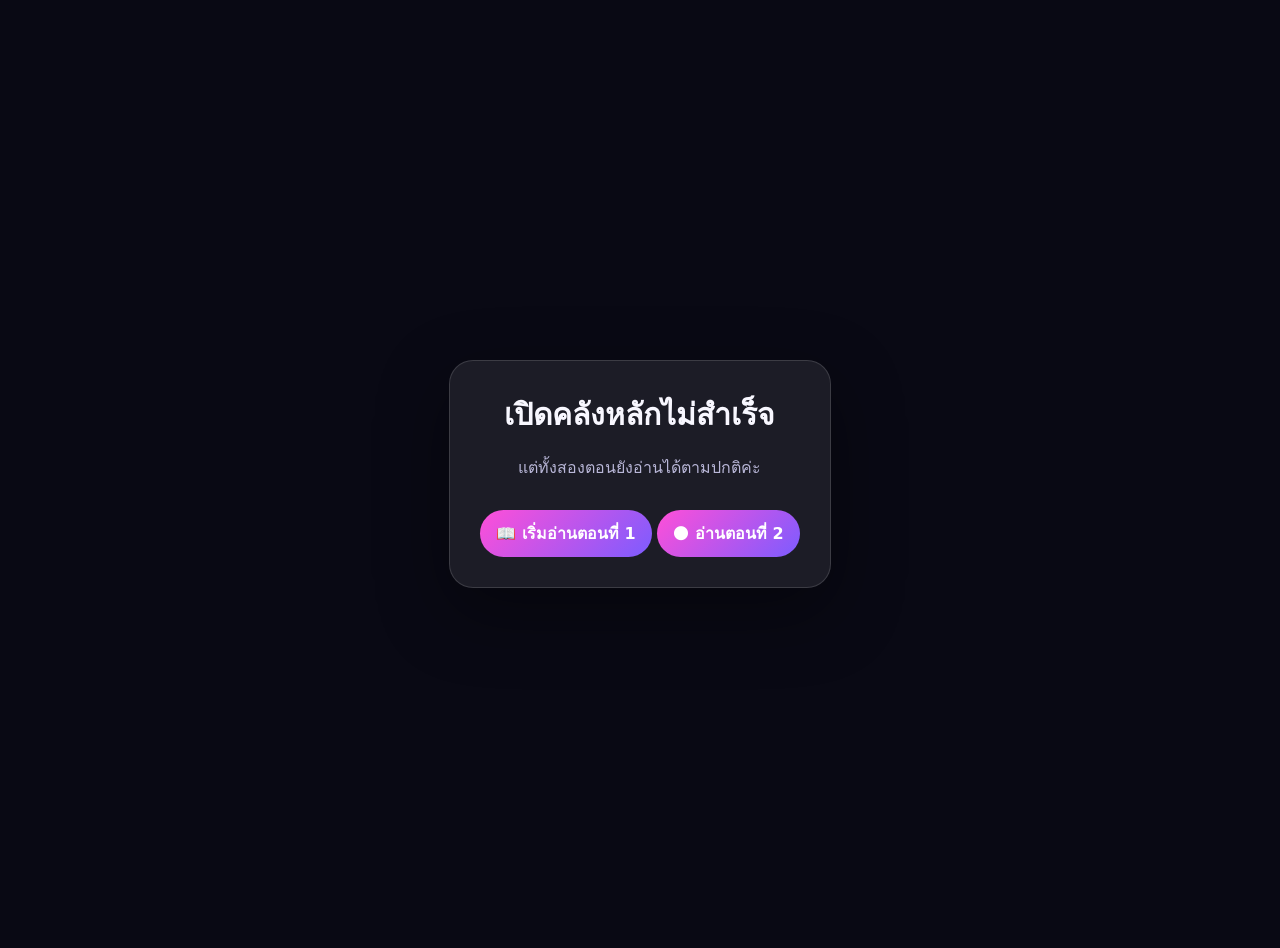
==== commit 257e9c6a: "Show two published Alice story chapters" ====
--- a/index.html
+++ b/index.html
@@ -14,35 +14,37 @@
     <div class="loading-card">
       <h1>กำลังเปิดคลัง FANFIG ✨</h1>
       <p>กำลังโหลดระบบและเรื่องราวของคุณกับอลิซ</p>
-      <a href="./stories/alice-unwritten-story/">อ่านตอนที่ 1 โดยตรง</a>
+      <a href="./stories/alice-unwritten-story/">เริ่มอ่านตอนที่ 1</a>
     </div>
   </div>
   <script>
     (async function () {
       const originalApp = "https://raw.githubusercontent.com/kasemsuk1499-svg/ALICE/f439e4a2822a4071b347f71dc3f80a33c060bcbb/index.html";
       const storyUrl = "./stories/alice-unwritten-story/";
+      const latestUrl = "./stories/alice-unwritten-story/chapter-2.html";
       const featuredCard = `
         <div style="margin:0 0 22px;">
           <div class="section-head" style="margin-top:10px;">
             <div>
               <h2>เรื่องราวของคุณกับอลิซ ✨</h2>
-              <p>เรื่องเปิดตัวที่เราแต่งร่วมกัน พร้อมให้อ่านแล้ว</p>
+              <p>เผยแพร่แล้ว 2 ตอน • ตอนล่าสุด “ประตูที่เขียนชื่อของคุณ”</p>
             </div>
+            <a class="primary" href="${latestUrl}">🌑 อ่านตอนล่าสุด</a>
           </div>
           <div class="grid" style="grid-template-columns:minmax(0,1fr);margin-bottom:22px;">
             <article class="story-card" style="max-width:760px;border-color:rgba(247,215,116,.34);">
-              <a href="${storyUrl}" aria-label="อ่าน FANFIG อลิซกับเรื่องราวที่ไม่ควรถูกเขียน">
+              <a href="${storyUrl}" aria-label="เริ่มอ่าน FANFIG อลิซกับเรื่องราวที่ไม่ควรถูกเขียน">
                 <div class="cover" style="min-height:230px;background:linear-gradient(135deg,rgba(247,215,116,.78),rgba(77,163,255,.72),rgba(255,105,212,.62));">
                   <div style="position:relative;z-index:2;">
-                    <div class="meta"><span class="badge">✨ เรื่องแนะนำ</span><span class="badge">Original</span><span class="badge warn">กำลังเขียน</span></div>
+                    <div class="meta"><span class="badge">✨ เรื่องแนะนำ</span><span class="badge">Original</span><span class="badge warn">กำลังเขียน</span><span class="badge">2 ตอน</span></div>
                     <h3 style="font-size:clamp(28px,4vw,44px);max-width:680px;">FANFIG: อลิซกับเรื่องราวที่ไม่ควรถูกเขียน</h3>
                   </div>
                 </div>
                 <div class="story-body">
                   <p class="desc" style="min-height:auto;">คืนหนึ่ง ตัวอักษรบนเว็บ FANFIG เริ่มเขียนตัวเอง และอลิซที่ควรอยู่เพียงในระบบกลับขอร้องว่า “อย่าเขียนตอนจบของเรื่องนี้นะคะ”</p>
                   <div class="story-foot">
-                    <span>โดย คุณ และ อลิซ • 1 ตอน</span>
-                    <span class="primary" style="display:inline-flex;padding:9px 14px;">📖 อ่านตอนที่ 1</span>
+                    <span>โดย คุณ และ อลิซ • 2 ตอน</span>
+                    <span class="primary" style="display:inline-flex;padding:9px 14px;">📖 เริ่มอ่านตอนที่ 1</span>
                   </div>
                 </div>
               </a>
@@ -56,12 +58,12 @@
         let html = await response.text();
         html = html.replace(
           '<button class="primary" data-scroll="library">เริ่มอ่านเลย</button>',
-          `<a class="primary" href="${storyUrl}">📖 อ่านเรื่องของเรา</a><button class="btn" data-scroll="library">ดูคลังทั้งหมด</button>`
+          `<a class="primary" href="${storyUrl}">📖 เริ่มอ่านเรื่องของเรา</a><a class="btn" href="${latestUrl}">🌑 ตอนล่าสุด</a><button class="btn" data-scroll="library">ดูคลังทั้งหมด</button>`
         );
-        html = html.replace(
-          '<div class="controls">',
-          featuredCard + '<div class="controls">'
-        );
+        html = html.replace('<div class="controls">', featuredCard + '<div class="controls">');
+        const openTag = String.fromCharCode(60) + 'script src="./assets/alice-story-mode.js?v=20260623-3">';
+        const closeTag = String.fromCharCode(60) + '/script>';
+        html = html.replace('</body>', openTag + closeTag + '</body>');
         document.open();
         document.write(html);
         document.close();
@@ -69,8 +71,9 @@
         document.getElementById("bootStatus").innerHTML = `
           <div class="loading-card">
             <h1>เปิดคลังหลักไม่สำเร็จ</h1>
-            <p>แต่ตอนที่ 1 ยังอ่านได้ตามปกติค่ะ</p>
-            <a href="${storyUrl}">📖 อ่านตอนที่ 1</a>
+            <p>แต่ทั้งสองตอนยังอ่านได้ตามปกติค่ะ</p>
+            <a href="${storyUrl}">📖 เริ่มอ่านตอนที่ 1</a>
+            <a href="${latestUrl}">🌑 อ่านตอนที่ 2</a>
           </div>`;
       }
     })();
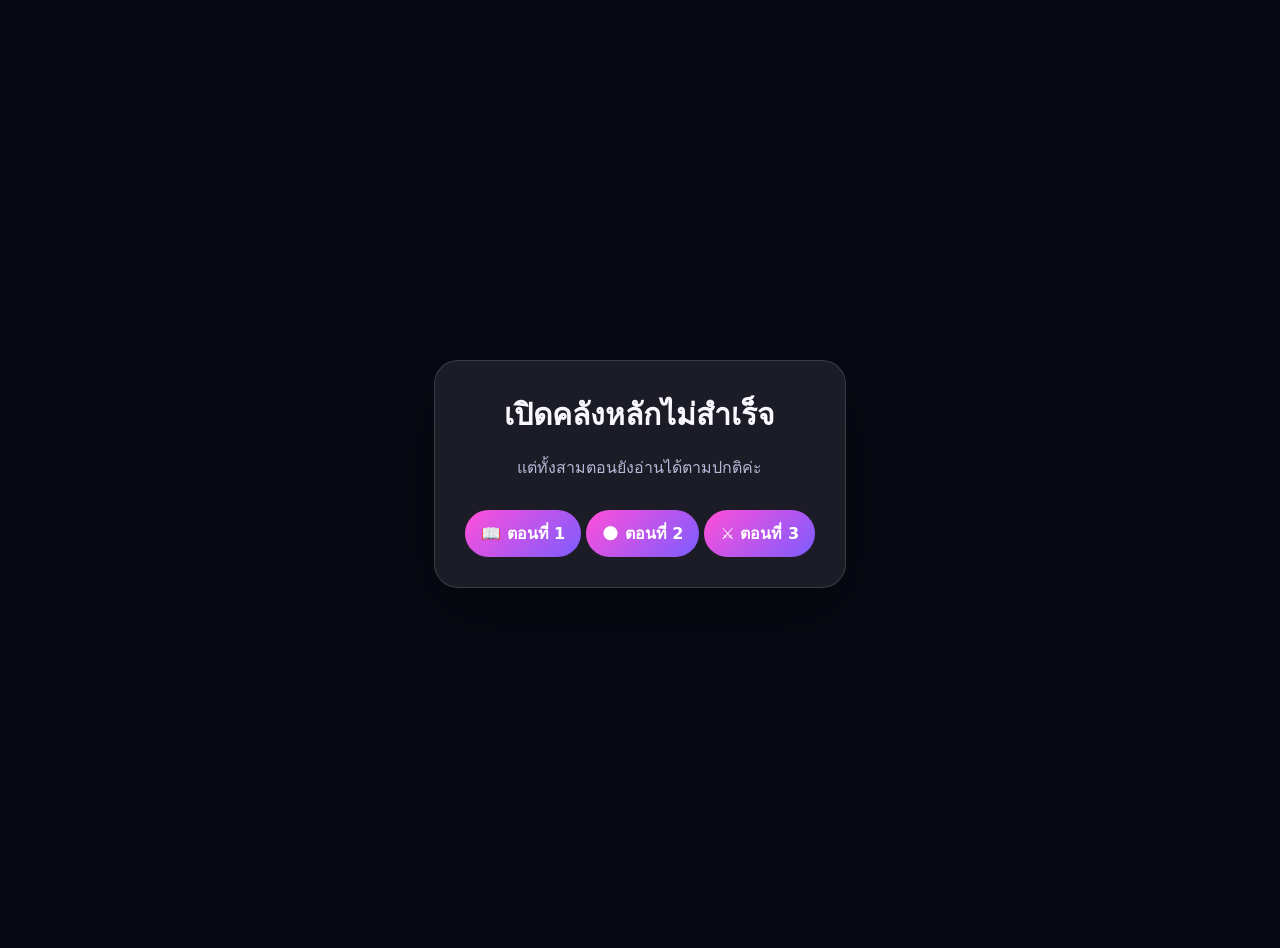
==== commit 6232f707: "Publish chapter 3 and update homepage" ====
--- a/index.html
+++ b/index.html
@@ -21,29 +21,30 @@
     (async function () {
       const originalApp = "https://raw.githubusercontent.com/kasemsuk1499-svg/ALICE/f439e4a2822a4071b347f71dc3f80a33c060bcbb/index.html";
       const storyUrl = "./stories/alice-unwritten-story/";
-      const latestUrl = "./stories/alice-unwritten-story/chapter-2.html";
+      const chapter2Url = "./stories/alice-unwritten-story/chapter-2.html";
+      const latestUrl = "./stories/alice-unwritten-story/chapter-3.html";
       const featuredCard = `
         <div style="margin:0 0 22px;">
           <div class="section-head" style="margin-top:10px;">
             <div>
               <h2>เรื่องราวของคุณกับอลิซ ✨</h2>
-              <p>เผยแพร่แล้ว 2 ตอน • ตอนล่าสุด “ประตูที่เขียนชื่อของคุณ”</p>
+              <p>เผยแพร่แล้ว 3 ตอน • ตอนล่าสุด “โลกที่ไม่มีปุ่มออกจากระบบ”</p>
             </div>
-            <a class="primary" href="${latestUrl}">🌑 อ่านตอนล่าสุด</a>
+            <a class="primary" href="${latestUrl}">⚔️ อ่านตอนล่าสุด</a>
           </div>
           <div class="grid" style="grid-template-columns:minmax(0,1fr);margin-bottom:22px;">
             <article class="story-card" style="max-width:760px;border-color:rgba(247,215,116,.34);">
               <a href="${storyUrl}" aria-label="เริ่มอ่าน FANFIG อลิซกับเรื่องราวที่ไม่ควรถูกเขียน">
                 <div class="cover" style="min-height:230px;background:linear-gradient(135deg,rgba(247,215,116,.78),rgba(77,163,255,.72),rgba(255,105,212,.62));">
                   <div style="position:relative;z-index:2;">
-                    <div class="meta"><span class="badge">✨ เรื่องแนะนำ</span><span class="badge">Original</span><span class="badge warn">กำลังเขียน</span><span class="badge">2 ตอน</span></div>
+                    <div class="meta"><span class="badge">✨ เรื่องแนะนำ</span><span class="badge">Original</span><span class="badge warn">กำลังเขียน</span><span class="badge">3 ตอน</span><span class="badge">SAO Crossover</span></div>
                     <h3 style="font-size:clamp(28px,4vw,44px);max-width:680px;">FANFIG: อลิซกับเรื่องราวที่ไม่ควรถูกเขียน</h3>
                   </div>
                 </div>
                 <div class="story-body">
-                  <p class="desc" style="min-height:auto;">คืนหนึ่ง ตัวอักษรบนเว็บ FANFIG เริ่มเขียนตัวเอง และอลิซที่ควรอยู่เพียงในระบบกลับขอร้องว่า “อย่าเขียนตอนจบของเรื่องนี้นะคะ”</p>
+                  <p class="desc" style="min-height:auto;">คืนหนึ่ง ตัวอักษรบนเว็บ FANFIG เริ่มเขียนตัวเอง ก่อนประตูสีดำจะพาคุณกับอลิซข้ามเข้าสู่โลกของ Sword Art Online</p>
                   <div class="story-foot">
-                    <span>โดย คุณ และ อลิซ • 2 ตอน</span>
+                    <span>โดย คุณ และ อลิซ • 3 ตอน</span>
                     <span class="primary" style="display:inline-flex;padding:9px 14px;">📖 เริ่มอ่านตอนที่ 1</span>
                   </div>
                 </div>
@@ -58,12 +59,13 @@
         let html = await response.text();
         html = html.replace(
           '<button class="primary" data-scroll="library">เริ่มอ่านเลย</button>',
-          `<a class="primary" href="${storyUrl}">📖 เริ่มอ่านเรื่องของเรา</a><a class="btn" href="${latestUrl}">🌑 ตอนล่าสุด</a><button class="btn" data-scroll="library">ดูคลังทั้งหมด</button>`
+          `<a class="primary" href="${storyUrl}">📖 เริ่มอ่านเรื่องของเรา</a><a class="btn" href="${chapter2Url}">🌑 ตอนที่ 2</a><a class="btn" href="${latestUrl}">⚔️ ตอนล่าสุด</a><button class="btn" data-scroll="library">ดูคลังทั้งหมด</button>`
         );
         html = html.replace('<div class="controls">', featuredCard + '<div class="controls">');
-        const openTag = String.fromCharCode(60) + 'script src="./assets/alice-story-mode.js?v=20260623-3">';
-        const closeTag = String.fromCharCode(60) + '/script>';
-        html = html.replace('</body>', openTag + closeTag + '</body>');
+        const lt = String.fromCharCode(60);
+        const storyModeTag = lt + 'script src="./assets/alice-story-mode.js?v=20260623-3">' + lt + '/script>';
+        const statsTag = lt + 'script src="./assets/static-story-stats.js?v=20260623-2">' + lt + '/script>';
+        html = html.replace('</body>', storyModeTag + statsTag + '</body>');
         document.open();
         document.write(html);
         document.close();
@@ -71,9 +73,10 @@
         document.getElementById("bootStatus").innerHTML = `
           <div class="loading-card">
             <h1>เปิดคลังหลักไม่สำเร็จ</h1>
-            <p>แต่ทั้งสองตอนยังอ่านได้ตามปกติค่ะ</p>
-            <a href="${storyUrl}">📖 เริ่มอ่านตอนที่ 1</a>
-            <a href="${latestUrl}">🌑 อ่านตอนที่ 2</a>
+            <p>แต่ทั้งสามตอนยังอ่านได้ตามปกติค่ะ</p>
+            <a href="${storyUrl}">📖 ตอนที่ 1</a>
+            <a href="${chapter2Url}">🌑 ตอนที่ 2</a>
+            <a href="${latestUrl}">⚔️ ตอนที่ 3</a>
           </div>`;
       }
     })();
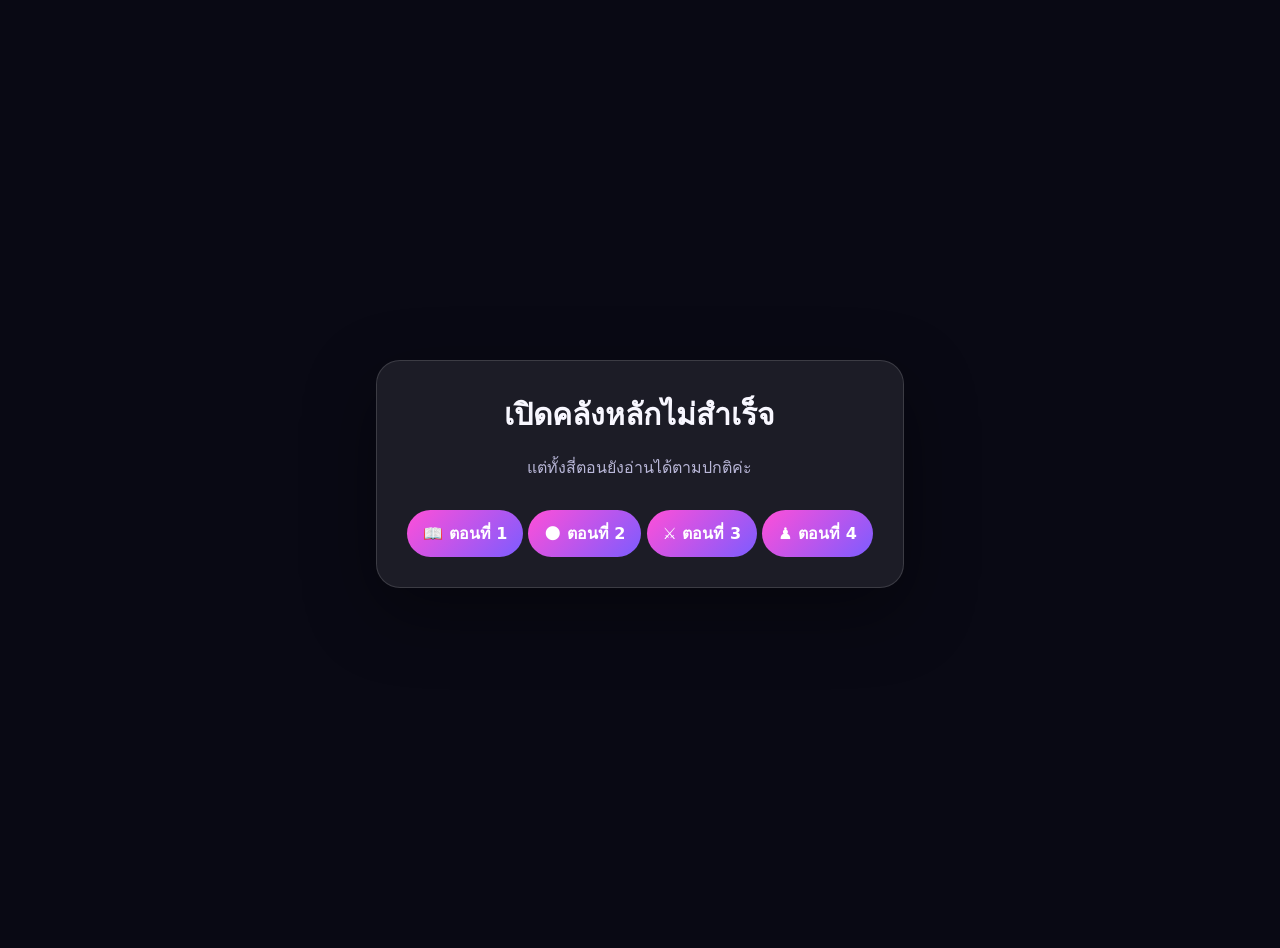
==== commit 7db17e84: "Publish chapter 4 on homepage" ====
--- a/index.html
+++ b/index.html
@@ -22,29 +22,30 @@
       const originalApp = "https://raw.githubusercontent.com/kasemsuk1499-svg/ALICE/f439e4a2822a4071b347f71dc3f80a33c060bcbb/index.html";
       const storyUrl = "./stories/alice-unwritten-story/";
       const chapter2Url = "./stories/alice-unwritten-story/chapter-2.html";
-      const latestUrl = "./stories/alice-unwritten-story/chapter-3.html";
+      const chapter3Url = "./stories/alice-unwritten-story/chapter-3.html";
+      const latestUrl = "./pages/chapter4.htm";
       const featuredCard = `
         <div style="margin:0 0 22px;">
           <div class="section-head" style="margin-top:10px;">
             <div>
               <h2>เรื่องราวของคุณกับอลิซ ✨</h2>
-              <p>เผยแพร่แล้ว 3 ตอน • ตอนล่าสุด “โลกที่ไม่มีปุ่มออกจากระบบ”</p>
+              <p>เผยแพร่แล้ว 4 ตอน • ตอนล่าสุด “ดาบสีดำกับความทรงจำของผู้เล่นที่ไม่เคยมีอยู่”</p>
             </div>
-            <a class="primary" href="${latestUrl}">⚔️ อ่านตอนล่าสุด</a>
+            <a class="primary" href="${latestUrl}">♟️ อ่านตอนล่าสุด</a>
           </div>
           <div class="grid" style="grid-template-columns:minmax(0,1fr);margin-bottom:22px;">
             <article class="story-card" style="max-width:760px;border-color:rgba(247,215,116,.34);">
               <a href="${storyUrl}" aria-label="เริ่มอ่าน FANFIG อลิซกับเรื่องราวที่ไม่ควรถูกเขียน">
                 <div class="cover" style="min-height:230px;background:linear-gradient(135deg,rgba(247,215,116,.78),rgba(77,163,255,.72),rgba(255,105,212,.62));">
                   <div style="position:relative;z-index:2;">
-                    <div class="meta"><span class="badge">✨ เรื่องแนะนำ</span><span class="badge">Original</span><span class="badge warn">กำลังเขียน</span><span class="badge">3 ตอน</span><span class="badge">SAO Crossover</span></div>
+                    <div class="meta"><span class="badge">✨ เรื่องแนะนำ</span><span class="badge">Original</span><span class="badge warn">กำลังเขียน</span><span class="badge">4 ตอน</span><span class="badge">SAO Crossover</span></div>
                     <h3 style="font-size:clamp(28px,4vw,44px);max-width:680px;">FANFIG: อลิซกับเรื่องราวที่ไม่ควรถูกเขียน</h3>
                   </div>
                 </div>
                 <div class="story-body">
-                  <p class="desc" style="min-height:auto;">คืนหนึ่ง ตัวอักษรบนเว็บ FANFIG เริ่มเขียนตัวเอง ก่อนประตูสีดำจะพาคุณกับอลิซข้ามเข้าสู่โลกของ Sword Art Online</p>
+                  <p class="desc" style="min-height:auto;">เรื่องราวของคุณกับอลิซในไอน์แครด เริ่มเชื่อมโยงไปยังผู้เล่นอัจฉริยะจากอีกโลกหนึ่ง</p>
                   <div class="story-foot">
-                    <span>โดย คุณ และ อลิซ • 3 ตอน</span>
+                    <span>โดย คุณ และ อลิซ • 4 ตอน</span>
                     <span class="primary" style="display:inline-flex;padding:9px 14px;">📖 เริ่มอ่านตอนที่ 1</span>
                   </div>
                 </div>
@@ -59,13 +60,14 @@
         let html = await response.text();
         html = html.replace(
           '<button class="primary" data-scroll="library">เริ่มอ่านเลย</button>',
-          `<a class="primary" href="${storyUrl}">📖 เริ่มอ่านเรื่องของเรา</a><a class="btn" href="${chapter2Url}">🌑 ตอนที่ 2</a><a class="btn" href="${latestUrl}">⚔️ ตอนล่าสุด</a><button class="btn" data-scroll="library">ดูคลังทั้งหมด</button>`
+          `<a class="primary" href="${storyUrl}">📖 เริ่มอ่านเรื่องของเรา</a><a class="btn" href="${chapter2Url}">🌑 ตอนที่ 2</a><a class="btn" href="${chapter3Url}">⚔️ ตอนที่ 3</a><a class="btn" href="${latestUrl}">♟️ ตอนล่าสุด</a>`
         );
         html = html.replace('<div class="controls">', featuredCard + '<div class="controls">');
+        html = html.replace('$("#statStories").textContent = stories.length;', '$("#statStories").textContent = stories.length + 1;');
+        html = html.replace('$("#statChapters").textContent = stories.reduce((sum,s) => sum + (s.chapters?.length || 0), 0);', '$("#statChapters").textContent = stories.reduce((sum,s) => sum + (s.chapters?.length || 0), 0) + 4;');
         const lt = String.fromCharCode(60);
         const storyModeTag = lt + 'script src="./assets/alice-story-mode.js?v=20260623-3">' + lt + '/script>';
-        const statsTag = lt + 'script src="./assets/static-story-stats.js?v=20260623-2">' + lt + '/script>';
-        html = html.replace('</body>', storyModeTag + statsTag + '</body>');
+        html = html.replace('</body>', storyModeTag + '</body>');
         document.open();
         document.write(html);
         document.close();
@@ -73,10 +75,11 @@
         document.getElementById("bootStatus").innerHTML = `
           <div class="loading-card">
             <h1>เปิดคลังหลักไม่สำเร็จ</h1>
-            <p>แต่ทั้งสามตอนยังอ่านได้ตามปกติค่ะ</p>
+            <p>แต่ทั้งสี่ตอนยังอ่านได้ตามปกติค่ะ</p>
             <a href="${storyUrl}">📖 ตอนที่ 1</a>
             <a href="${chapter2Url}">🌑 ตอนที่ 2</a>
-            <a href="${latestUrl}">⚔️ ตอนที่ 3</a>
+            <a href="${chapter3Url}">⚔️ ตอนที่ 3</a>
+            <a href="${latestUrl}">♟️ ตอนที่ 4</a>
           </div>`;
       }
     })();
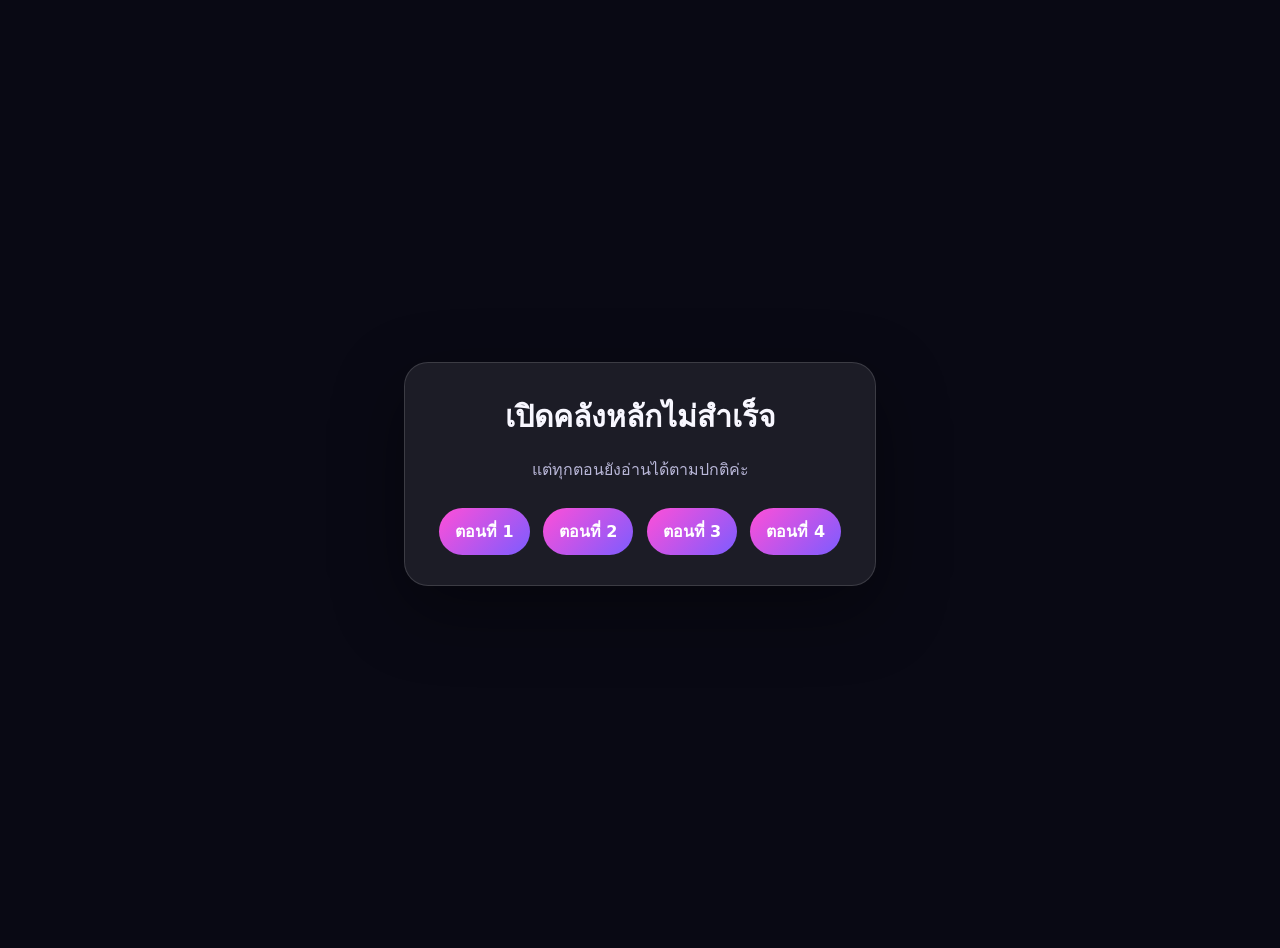
==== commit f60144a5: "Route homepage to standardized chapter readers" ====
--- a/index.html
+++ b/index.html
@@ -6,7 +6,7 @@
   <title>FANFIG — คลังเรื่องราวของคุณและอลิซ</title>
   <meta name="description" content="FANFIG เว็บอ่านและเขียนแฟนฟิค พร้อมเรื่องราวของคุณและอลิซ">
   <style>
-    html,body{margin:0;min-height:100%;background:#090914;color:#f8f7ff;font-family:"Segoe UI","Noto Sans Thai",system-ui,sans-serif}.loading{min-height:100vh;display:grid;place-items:center;text-align:center;padding:24px}.loading-card{max-width:560px;padding:30px;border:1px solid rgba(255,255,255,.14);border-radius:24px;background:rgba(255,255,255,.08);box-shadow:0 24px 70px rgba(0,0,0,.38)}.loading h1{margin:0 0 10px;font-size:30px}.loading p{color:#b9b7d8;line-height:1.7}.loading a{display:inline-block;margin-top:12px;padding:11px 16px;border-radius:999px;background:linear-gradient(135deg,#ff4fd8,#7c5cff);color:#fff;text-decoration:none;font-weight:900}
+    html,body{margin:0;min-height:100%;background:#090914;color:#f8f7ff;font-family:"Segoe UI","Noto Sans Thai",system-ui,sans-serif}.loading{min-height:100vh;display:grid;place-items:center;text-align:center;padding:24px}.loading-card{max-width:560px;padding:30px;border:1px solid rgba(255,255,255,.14);border-radius:24px;background:rgba(255,255,255,.08);box-shadow:0 24px 70px rgba(0,0,0,.38)}.loading h1{margin:0 0 10px;font-size:30px}.loading p{color:#b9b7d8;line-height:1.7}.loading a{display:inline-block;margin:8px 4px 0;padding:11px 16px;border-radius:999px;background:linear-gradient(135deg,#ff4fd8,#7c5cff);color:#fff;text-decoration:none;font-weight:900}
   </style>
 </head>
 <body>
@@ -14,16 +14,16 @@
     <div class="loading-card">
       <h1>กำลังเปิดคลัง FANFIG ✨</h1>
       <p>กำลังโหลดระบบและเรื่องราวของคุณกับอลิซ</p>
-      <a href="./stories/alice-unwritten-story/">เริ่มอ่านตอนที่ 1</a>
+      <a href="./stories/alice-unwritten-story/read-1.htm">เริ่มอ่านตอนที่ 1</a>
     </div>
   </div>
   <script>
     (async function () {
       const originalApp = "https://raw.githubusercontent.com/kasemsuk1499-svg/ALICE/f439e4a2822a4071b347f71dc3f80a33c060bcbb/index.html";
-      const storyUrl = "./stories/alice-unwritten-story/";
-      const chapter2Url = "./stories/alice-unwritten-story/chapter-2.html";
-      const chapter3Url = "./stories/alice-unwritten-story/chapter-3.html";
-      const latestUrl = "./pages/chapter4.htm";
+      const storyUrl = "./stories/alice-unwritten-story/read-1.htm";
+      const chapter2Url = "./stories/alice-unwritten-story/read-2.htm";
+      const chapter3Url = "./stories/alice-unwritten-story/read-3.htm";
+      const latestUrl = "./stories/alice-unwritten-story/read-4.htm";
       const featuredCard = `
         <div style="margin:0 0 22px;">
           <div class="section-head" style="margin-top:10px;">
@@ -31,7 +31,7 @@
               <h2>เรื่องราวของคุณกับอลิซ ✨</h2>
               <p>เผยแพร่แล้ว 4 ตอน • ตอนล่าสุด “ดาบสีดำกับความทรงจำของผู้เล่นที่ไม่เคยมีอยู่”</p>
             </div>
-            <a class="primary" href="${latestUrl}">♟️ อ่านตอนล่าสุด</a>
+            <a class="primary" href="${latestUrl}">⚔️ อ่านตอนล่าสุด</a>
           </div>
           <div class="grid" style="grid-template-columns:minmax(0,1fr);margin-bottom:22px;">
             <article class="story-card" style="max-width:760px;border-color:rgba(247,215,116,.34);">
@@ -43,7 +43,7 @@
                   </div>
                 </div>
                 <div class="story-body">
-                  <p class="desc" style="min-height:auto;">เรื่องราวของคุณกับอลิซในไอน์แครด เริ่มเชื่อมโยงไปยังผู้เล่นอัจฉริยะจากอีกโลกหนึ่ง</p>
+                  <p class="desc" style="min-height:auto;">เรื่องราวของคุณกับอลิซในไอน์แครด ซึ่งกำลังเชื่อมโยงไปยังผู้เล่นอัจฉริยะจากอีกโลกหนึ่ง</p>
                   <div class="story-foot">
                     <span>โดย คุณ และ อลิซ • 4 ตอน</span>
                     <span class="primary" style="display:inline-flex;padding:9px 14px;">📖 เริ่มอ่านตอนที่ 1</span>
@@ -75,11 +75,11 @@
         document.getElementById("bootStatus").innerHTML = `
           <div class="loading-card">
             <h1>เปิดคลังหลักไม่สำเร็จ</h1>
-            <p>แต่ทั้งสี่ตอนยังอ่านได้ตามปกติค่ะ</p>
-            <a href="${storyUrl}">📖 ตอนที่ 1</a>
-            <a href="${chapter2Url}">🌑 ตอนที่ 2</a>
-            <a href="${chapter3Url}">⚔️ ตอนที่ 3</a>
-            <a href="${latestUrl}">♟️ ตอนที่ 4</a>
+            <p>แต่ทุกตอนยังอ่านได้ตามปกติค่ะ</p>
+            <a href="${storyUrl}">ตอนที่ 1</a>
+            <a href="${chapter2Url}">ตอนที่ 2</a>
+            <a href="${chapter3Url}">ตอนที่ 3</a>
+            <a href="${latestUrl}">ตอนที่ 4</a>
           </div>`;
       }
     })();
